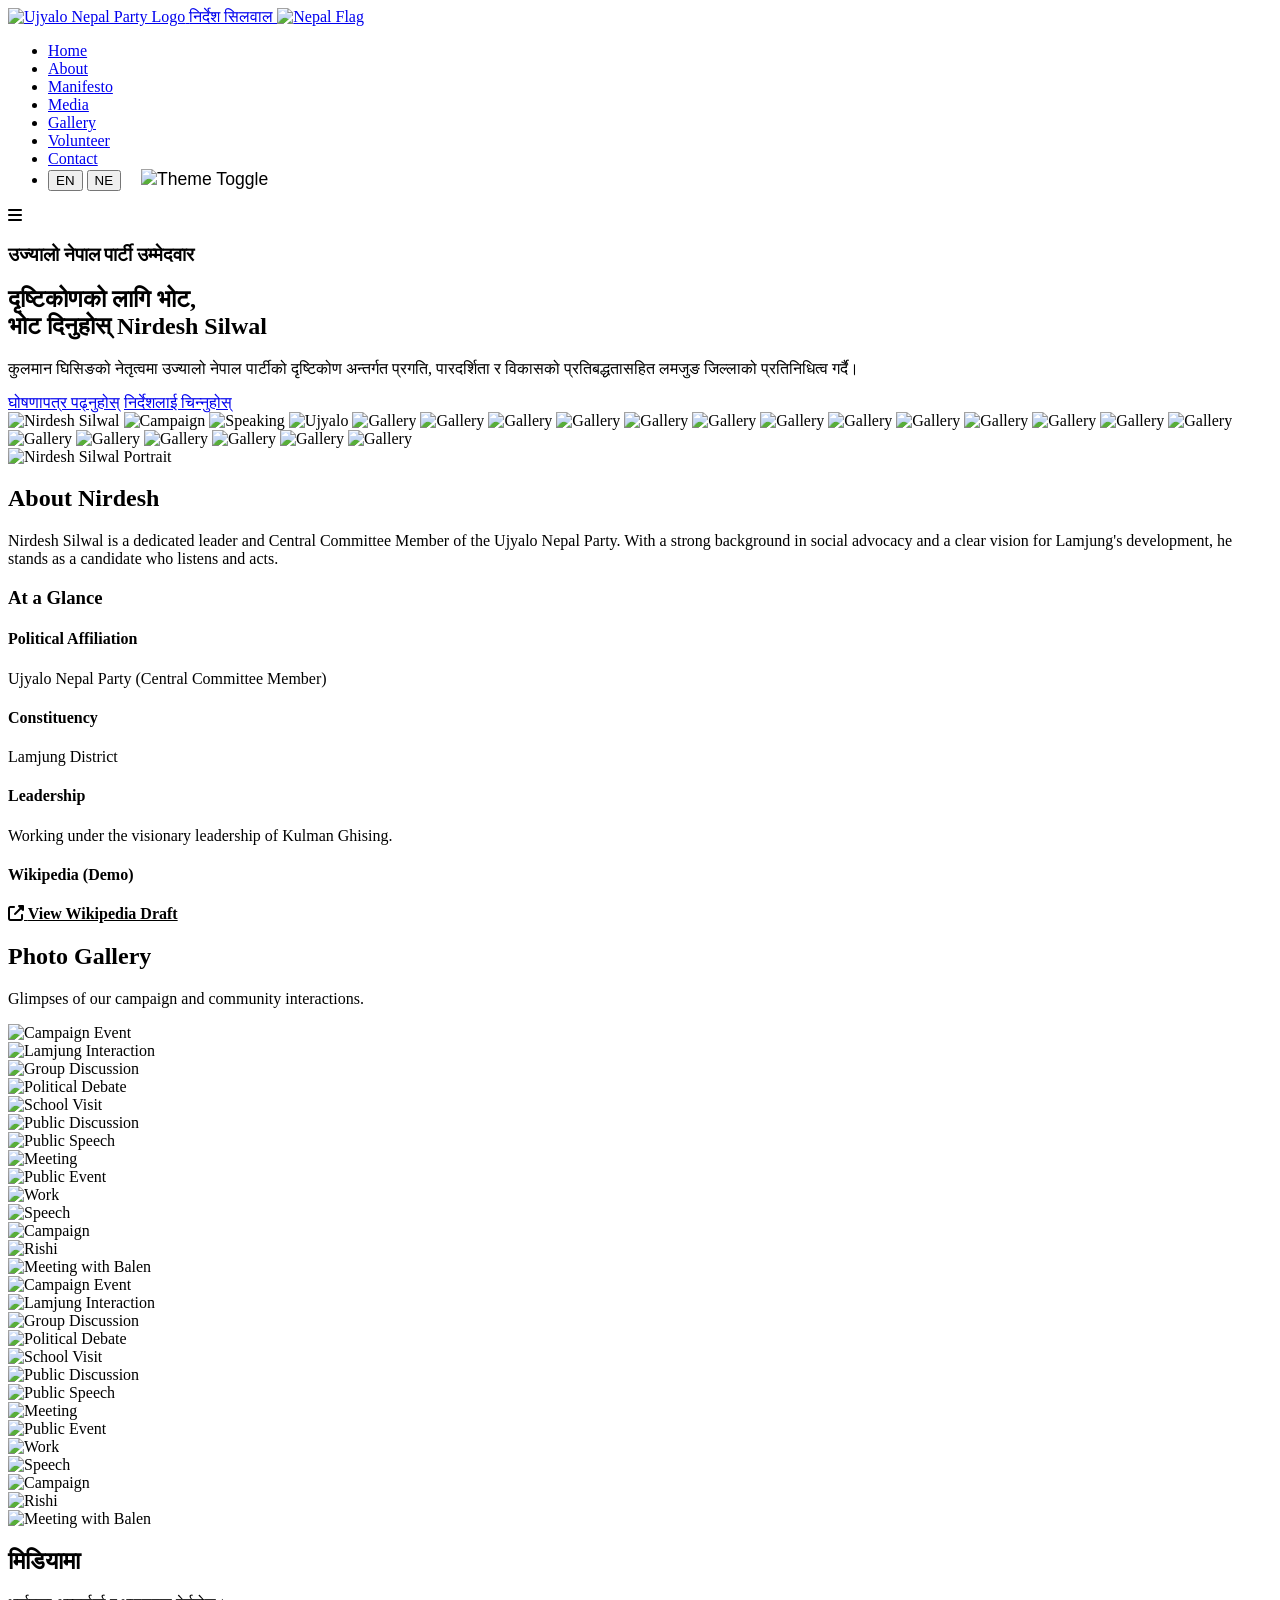
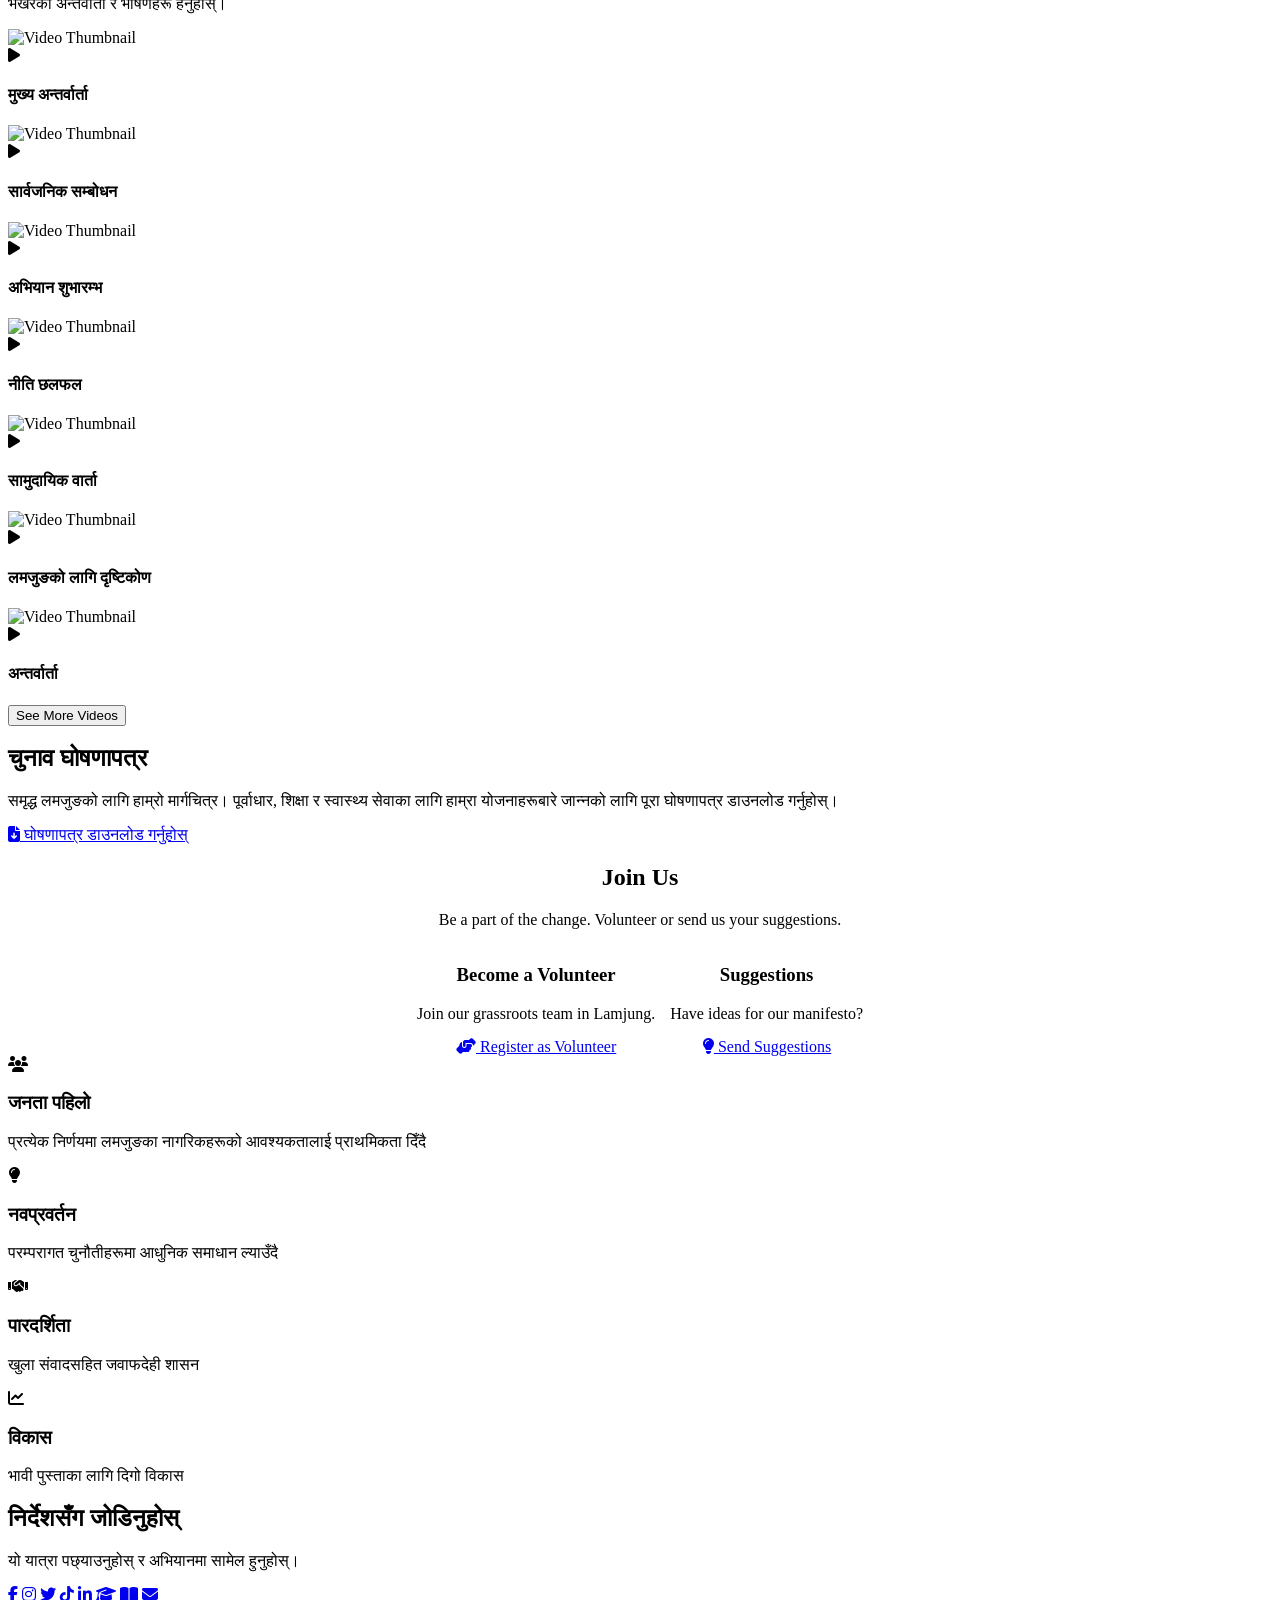
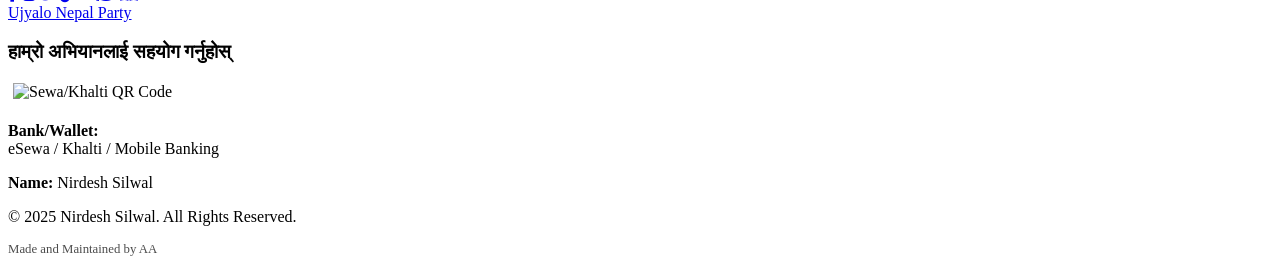
==== index.html @ 11a5e03c "Create index.html" ====
<!DOCTYPE html>
<html lang="en">

<head>
    <meta charset="UTF-8">
    <meta name="viewport" content="width=device-width, initial-scale=1.0">
    <meta name="description"
        content="Official website of Nirdesh Silwal, Ujyalo Nepal Party Candidate from Lamjung. Representing progress, transparency, and development under Kulman Ghising's vision.">
    <meta name="keywords"
        content="Nirdesh Silwal, Ujyalo Nepal Party, Lamjung, Kulman Ghising, Nepal Election, Politics, Development, Besishahar">
    <meta name="author" content="Nirdesh Silwal Campaign">

    <!-- Open Graph / Facebook -->
    <meta property="og:type" content="website">
    <meta property="og:url" content="https://nirdeshsilwal.com/">
    <meta property="og:title" content="Nirdesh Silwal | Ujyalo Nepal Party Candidate - Lamjung">
    <meta property="og:description"
        content="Vote for Vision. Vote for Nirdesh Silwal. Progress, Transparency, and Development for Lamjung.">
    <meta property="og:image" content="assets/NS.jpeg">

    <!-- Twitter -->
    <meta property="twitter:card" content="summary_large_image">
    <meta property="twitter:title" content="Nirdesh Silwal | Ujyalo Nepal Party Candidate - Lamjung">
    <meta property="twitter:description"
        content="Vote for Vision. Vote for Nirdesh Silwal. Progress, Transparency, and Development for Lamjung.">
    <meta property="twitter:image" content="https://nirdeshsilwal.com/assets/NS.jpeg">
    <link rel="canonical" href="https://nirdeshsilwal.com/">

    <!-- JSON-LD Structured Data -->
    <script type="application/ld+json">
    {
      "@context": "https://schema.org",
      "@type": "Person",
      "name": "Nirdesh Silwal",
      "url": "https://nirdeshsilwal.com",
      "image": "https://nirdeshsilwal.com/assets/NS.jpeg",
      "jobTitle": "Politician",
      "affiliation": {
        "@type": "Organization",
        "name": "Ujyalo Nepal Party"
      },
      "address": {
        "@type": "PostalAddress",
        "addressLocality": "Lamjung",
        "addressCountry": "Nepal"
      },
      "sameAs": [
        "https://www.facebook.com/nirdesh.silwal",
        "https://www.instagram.com/nirdeshsilwal",
        "https://x.com/NirdeshSilwal",
        "https://www.linkedin.com/in/nirdesh-silwal-6a256532/"
      ]
    }
    </script>

    <title>Nirdesh Silwal | Ujyalo Nepal Party Candidate - Lamjung</title>
    <link rel="icon" type="image/png" href="assets/party-logo.png">

    <!-- Google Fonts -->
    <link rel="preconnect" href="https://fonts.googleapis.com">
    <link rel="preconnect" href="https://fonts.gstatic.com" crossorigin>
    <link
        href="https://fonts.googleapis.com/css2?family=Inter:wght@400;500;600&family=Outfit:wght@500;700;800&display=swap"
        rel="stylesheet">

    <!-- Font Awesome -->
    <link rel="stylesheet" href="https://cdnjs.cloudflare.com/ajax/libs/font-awesome/6.4.0/css/all.min.css">

    <!-- Custom CSS -->
    <link rel="stylesheet" href="style.css">
</head>

<body>

    <!-- Header -->
    <header>
        <div class="container">
            <nav>
                <a href="#home" class="logo">
                    <!-- Party Logo -->
                    <img src="assets/party-logo.png" alt="Ujyalo Nepal Party Logo">
                    <span>निर्देश सिलवाल <img class="nepali-flag" src="assets/NepalFlag.gif" alt="Nepal Flag"></span>
                </a>

                <ul class="nav-links">
                    <li><a href="#home" data-en="Home" data-ne="गृहपृष्ठ">Home</a></li>
                    <li><a href="#about" data-en="About" data-ne="परिचय">About</a></li>
                    <li><a href="#manifesto" data-en="Manifesto" data-ne="घोषणापत्र">Manifesto</a></li>
                    <li><a href="#media" data-en="Media" data-ne="मिडिया">Media</a></li>
                    <li><a href="#gallery" data-en="Gallery" data-ne="ग्यालरी">Gallery</a></li>
                    <li><a href="#volunteer" data-en="Volunteer" data-ne="स्वयंसेवक">Volunteer</a></li>
                    <li><a href="#contact" data-en="Contact" data-ne="सम्पर्क">Contact</a></li>
                    <li class="mobile-only-controls">
                        <div class="lang-toggle">
                            <button class="lang-btn" data-lang="en">EN</button>
                            <button class="lang-btn active" data-lang="ne">NE</button>
                            <button id="theme-toggle"
                                style="background:none; border:none; cursor:pointer; font-size:1.1rem; color:var(--text-color); margin-left:10px;">
                                <img src="assets/party-logo.png" alt="Theme Toggle" class="theme-icon">
                            </button>
                        </div>
                    </li>
                </ul>
                <div class="nav-controls">
                    <div class="mobile-menu-btn">
                        <i class="fas fa-bars"></i>
                    </div>
                </div>
            </nav>
        </div>
    </header>

    <!-- Hero Section -->
    <section id="home" class="hero">
        <div class="container">
            <div class="hero-text">
                <h3 data-en="Ujyalo Nepal Party Candidate" data-ne="उज्यालो नेपाल पार्टी उम्मेदवार">उज्यालो नेपाल पार्टी
                    उम्मेदवार</h3>
                <h1 data-en="Vote for Vision," data-ne="दृष्टिकोणको लागि भोट,">दृष्टिकोणको लागि भोट,<br><span
                        data-en="Vote for " data-ne="भोट दिनुहोस् ">भोट दिनुहोस् </span><span
                        style="color: var(--secondary-color);">Nirdesh Silwal</span></h1>
                <p data-en="Representing Lamjung District with a commitment to progress, transparency, and the Ujyalo Nepal Party vision under the leadership of Kulman Ghising."
                    data-ne="कुलमान घिसिङको नेतृत्वमा उज्यालो नेपाल पार्टीको दृष्टिकोण अन्तर्गत प्रगति, पारदर्शिता र विकासको प्रतिबद्धतासहित लमजुङ जिल्लाको प्रतिनिधित्व गर्दै।">
                    कुलमान घिसिङको नेतृत्वमा उज्यालो नेपाल पार्टीको दृष्टिकोण अन्तर्गत प्रगति, पारदर्शिता र विकासको
                    प्रतिबद्धतासहित लमजुङ जिल्लाको प्रतिनिधित्व गर्दै।</p>
                <div class="hero-btns">
                    <a href="#manifesto" class="btn btn-primary" data-en="Read Manifesto"
                        data-ne="घोषणापत्र पढ्नुहोस्">घोषणापत्र पढ्नुहोस्</a>
                    <a href="#about" class="btn btn-outline" data-en="Meet Nirdesh"
                        data-ne="निर्देशलाई चिन्नुहोस्">निर्देशलाई चिन्नुहोस्</a>
                </div>
            </div>
            <div class="hero-image">
                <div class="mini-slider">
                    <img src="assets/NSKulman.jpg" class="active" alt="Nirdesh Silwal">
                    <img src="assets/public.jpg" alt="Campaign">
                    <img src="assets/bhasan.jpg" alt="Speaking">
                    <img src="assets/NSup.jpg" alt="Ujyalo">
                    <img src="assets/KL.jpg" alt="Gallery">
                    <img src="assets/NS-Mic.jpg" alt="Gallery">
                    <img src="assets/NS-debate.jpg" alt="Gallery">
                    <img src="assets/NS-kl.jpg" alt="Gallery">
                    <img src="assets/NS-school.jpg" alt="Gallery">
                    <img src="assets/NS.jpeg" alt="Gallery">
                    <img src="assets/NSlm.jpg" alt="Gallery">
                    <img src="assets/Ns-Discussion.jpg" alt="Gallery">
                    <img src="assets/balenmeet.jpg" alt="Gallery">
                    <img src="assets/balenmeetNS.jpg" alt="Gallery">
                    <img src="assets/bealemeet2.jpg" alt="Gallery">
                    <img src="assets/bhansnnn.jpg" alt="Gallery">
                    <img src="assets/bhasnsnnnnn.jpg" alt="Gallery">
                    <img src="assets/bhsann.jpg" alt="Gallery">
                    <img src="assets/kam.jpg" alt="Gallery">
                    <img src="assets/khai.jpg" alt="Gallery">
                    <img src="assets/mun.jpg" alt="Gallery">
                    <img src="assets/nspublication.jpg" alt="Gallery">
                    <img src="assets/rishi.jpg" alt="Gallery">
                </div>
            </div>
        </div>
        <div class="scroll-indicator">
            <div class="mouse">
                <div class="wheel"></div>
            </div>
            <div class="arrow">
                <span></span>
                <span></span>
                <span></span>
            </div>
        </div>
    </section>


    <!-- About / CV Section -->
    <section id="about" class="about">
        <div class="container about-grid">
            <div class="about-img">
                <img src="assets/NS.jpeg" alt="Nirdesh Silwal Portrait" loading="lazy">
            </div>
            <div class="about-text">
                <h2 data-en="About Nirdesh" data-ne="निर्देशको बारेमा">About Nirdesh</h2>
                <p data-en="Nirdesh Silwal is a dedicated leader and Central Committee Member of the Ujyalo Nepal Party. With a strong background in social advocacy and a clear vision for Lamjung's development, he stands as a candidate who listens and acts."
                    data-ne="निर्देश सिलवाल उज्यालो नेपाल पार्टीका समर्पित नेता र केन्द्रीय समिति सदस्य हुन्। सामाजिक वकालतमा बलियो पृष्ठभूमि र लमजुङको विकासको लागि स्पष्ट दृष्टिकोणका साथ, उहाँ सुन्ने र कार्य गर्ने उम्मेदवारको रूपमा खडा हुनुहुन्छ।">
                    Nirdesh Silwal is a dedicated leader and Central Committee Member of the Ujyalo Nepal Party. With a
                    strong background in social advocacy and a clear vision for Lamjung's development, he stands as a
                    candidate who listens and acts.</p>

                <div class="cv-highlight">
                    <h3 data-en="At a Glance" data-ne="एक नजरमा">At a Glance</h3>
                    <div class="cv-item">
                        <h4 data-en="Political Affiliation" data-ne="राजनीतिक सम्बद्धता">Political Affiliation</h4>
                        <p data-en="Ujyalo Nepal Party (Central Committee Member)"
                            data-ne="उज्यालो नेपाल पार्टी (केन्द्रीय समिति सदस्य)">Ujyalo Nepal Party (Central Committee
                            Member)</p>
                    </div>
                    <div class="cv-item">
                        <h4 data-en="Constituency" data-ne="निर्वाचन क्षेत्र">Constituency</h4>
                        <p data-en="Lamjung District" data-ne="लमजुङ जिल्ला">Lamjung District</p>
                    </div>
                    <div class="cv-item">
                        <h4 data-en="Leadership" data-ne="नेतृत्व">Leadership</h4>
                        <p data-en="Working under the visionary leadership of Kulman Ghising."
                            data-ne="कुलमान घिसिङको दूरदर्शी नेतृत्वमा काम गर्दै।">Working under the visionary
                            leadership of Kulman Ghising.</p>
                    </div>
                    <div class="cv-item">
                        <h4 data-en="Wikipedia (Demo)" data-ne="विकिपिडिया (डेमो)">Wikipedia (Demo)</h4>
                        <p><a href="assets/User_InfoCompiler101_sandbox.pdf" target="_blank"
                                style="color: var(--primary-color); font-weight: bold;"><i
                                    class="fas fa-external-link-alt"></i> <span data-en="View Wikipedia Draft"
                                    data-ne="विकिपिडिया ड्राफ्ट हेर्नुहोस्">View Wikipedia Draft</span></a></p>
                    </div>
                </div>
            </div>
        </div>
    </section>

    <!-- Photo Gallery Section -->
    <section id="gallery" class="gallery" style="background: var(--light-bg);">
        <div class="container">
            <div class="section-header">
                <h2 data-en="Photo Gallery" data-ne="तस्बिर ग्यालरी">Photo Gallery</h2>
                <p data-en="Glimpses of our campaign and community interactions."
                    data-ne="हाम्रो अभियान र समुदाय अन्तरक्रियाका झलकहरू।">Glimpses of our campaign and community
                    interactions.</p>
            </div>
            <!-- Auto-Scrolling Marquee Gallery -->
            <div class="gallery-marquee">
                <div class="gallery-track">
                    <!-- Set 1 -->
                    <div class="gallery-item"><img src="assets/NSup.jpg" alt="Campaign Event" loading="lazy"></div>
                    <div class="gallery-item"><img src="assets/NSlm.jpg" alt="Lamjung Interaction" loading="lazy"></div>
                    <div class="gallery-item"><img src="assets/NS-kl.jpg" alt="Group Discussion" loading="lazy"></div>
                    <div class="gallery-item"><img src="assets/NS-debate.jpg" alt="Political Debate" loading="lazy">
                    </div>
                    <div class="gallery-item"><img src="assets/NS-school.jpg" alt="School Visit" loading="lazy"></div>
                    <div class="gallery-item"><img src="assets/Ns-Discussion.jpg" alt="Public Discussion"
                            loading="lazy"></div>
                    <div class="gallery-item"><img src="assets/NS-Mic.jpg" alt="Public Speech" loading="lazy"></div>
                    <!-- New Images -->
                    <div class="gallery-item"><img src="assets/bealemeet2.jpg" alt="Meeting" loading="lazy"></div>
                    <div class="gallery-item"><img src="assets/public.jpg" alt="Public Event" loading="lazy"></div>
                    <div class="gallery-item"><img src="assets/kam.jpg" alt="Work" loading="lazy"></div>
                    <div class="gallery-item"><img src="assets/bhasan.jpg" alt="Speech" loading="lazy"></div>
                    <div class="gallery-item"><img src="assets/khai.jpg" alt="Campaign" loading="lazy"></div>
                    <div class="gallery-item"><img src="assets/rishi.jpg" alt="Rishi" loading="lazy"></div>
                    <div class="gallery-item"><img src="assets/balenmeetNS.jpg" alt="Meeting with Balen" loading="lazy">
                    </div>

                    <!-- Set 2 (Duplicate for Seamless Loop) -->
                    <div class="gallery-item"><img src="assets/NSup.jpg" alt="Campaign Event" loading="lazy"></div>
                    <div class="gallery-item"><img src="assets/NSlm.jpg" alt="Lamjung Interaction" loading="lazy"></div>
                    <div class="gallery-item"><img src="assets/NS-kl.jpg" alt="Group Discussion" loading="lazy"></div>
                    <div class="gallery-item"><img src="assets/NS-debate.jpg" alt="Political Debate" loading="lazy">
                    </div>
                    <div class="gallery-item"><img src="assets/NS-school.jpg" alt="School Visit" loading="lazy"></div>
                    <div class="gallery-item"><img src="assets/Ns-Discussion.jpg" alt="Public Discussion"
                            loading="lazy"></div>
                    <div class="gallery-item"><img src="assets/NS-Mic.jpg" alt="Public Speech" loading="lazy"></div>
                    <!-- New Images Duplicate -->
                    <div class="gallery-item"><img src="assets/bealemeet2.jpg" alt="Meeting" loading="lazy"></div>
                    <div class="gallery-item"><img src="assets/public.jpg" alt="Public Event" loading="lazy"></div>
                    <div class="gallery-item"><img src="assets/kam.jpg" alt="Work" loading="lazy"></div>
                    <div class="gallery-item"><img src="assets/bhasan.jpg" alt="Speech" loading="lazy"></div>
                    <div class="gallery-item"><img src="assets/khai.jpg" alt="Campaign" loading="lazy"></div>
                    <div class="gallery-item"><img src="assets/rishi.jpg" alt="Rishi" loading="lazy"></div>
                    <div class="gallery-item"><img src="assets/balenmeetNS.jpg" alt="Meeting with Balen" loading="lazy">
                    </div>
                </div>
            </div>
        </div>
    </section>

    <!-- Media Section (Moved Above Financial) -->
    <section id="media" class="media">
        <div class="container">
            <div class="section-header">
                <h2 data-en="In The Media" data-ne="मिडियामा">मिडियामा</h2>
                <p data-en="Watch recent interviews and speeches." data-ne="भर्खरका अन्तर्वार्ता र भाषणहरू हेर्नुहोस्।">
                    भर्खरका अन्तर्वार्ता र भाषणहरू हेर्नुहोस्।</p>
            </div>
            <div class="video-grid">
                <!-- Video 1 -->
                <div class="video-card">
                    <div class="video-wrapper" data-src="https://www.youtube.com/embed/J2JZ97pw0wQ?autoplay=1">
                        <img class="video-placeholder" src="https://img.youtube.com/vi/J2JZ97pw0wQ/maxresdefault.jpg"
                            alt="Video Thumbnail" loading="lazy">
                        <div class="play-button"><i class="fas fa-play"></i></div>
                    </div>
                    <div class="video-info">
                        <h4 data-en="Key Interview" data-ne="मुख्य अन्तर्वार्ता">मुख्य अन्तर्वार्ता</h4>
                    </div>
                </div>
                <!-- Video 2 -->
                <div class="video-card">
                    <div class="video-wrapper" data-src="https://www.youtube.com/embed/z6oR5hOjChw?autoplay=1">
                        <img class="video-placeholder" src="https://img.youtube.com/vi/z6oR5hOjChw/maxresdefault.jpg"
                            alt="Video Thumbnail" loading="lazy">
                        <div class="play-button"><i class="fas fa-play"></i></div>
                    </div>
                    <div class="video-info">
                        <h4 data-en="Public Address" data-ne="सार्वजनिक सम्बोधन">सार्वजनिक सम्बोधन</h4>
                    </div>
                </div>
                <!-- Video 3 -->
                <div class="video-card">
                    <div class="video-wrapper" data-src="https://www.youtube.com/embed/N20cKw2YeXY?autoplay=1">
                        <img class="video-placeholder" src="https://img.youtube.com/vi/N20cKw2YeXY/maxresdefault.jpg"
                            alt="Video Thumbnail" loading="lazy">
                        <div class="play-button"><i class="fas fa-play"></i></div>
                    </div>
                    <div class="video-info">
                        <h4 data-en="Campaign Launch" data-ne="अभियान शुभारम्भ">अभियान शुभारम्भ</h4>
                    </div>
                </div>
                <!-- Video 4 -->
                <div class="video-card">
                    <div class="video-wrapper"
                        data-src="https://www.youtube.com/embed/iRWzXlSGNCM?autoplay=1&start=727">
                        <img class="video-placeholder" src="https://img.youtube.com/vi/iRWzXlSGNCM/maxresdefault.jpg"
                            alt="Video Thumbnail" loading="lazy">
                        <div class="play-button"><i class="fas fa-play"></i></div>
                    </div>
                    <div class="video-info">
                        <h4 data-en="Policy Discussion" data-ne="नीति छलफल">नीति छलफल</h4>
                    </div>
                </div>
                <!-- Video 5 -->
                <div class="video-card mobile-hidden">
                    <div class="video-wrapper" data-src="https://www.youtube.com/embed/ExyPITNFAXo?autoplay=1">
                        <img class="video-placeholder" src="https://img.youtube.com/vi/ExyPITNFAXo/maxresdefault.jpg"
                            alt="Video Thumbnail" loading="lazy">
                        <div class="play-button"><i class="fas fa-play"></i></div>
                    </div>
                    <div class="video-info">
                        <h4 data-en="Community Talk" data-ne="सामुदायिक वार्ता">सामुदायिक वार्ता</h4>
                    </div>
                </div>
                <!-- Video 6 -->
                <div class="video-card mobile-hidden">
                    <div class="video-wrapper" data-src="https://www.youtube.com/embed/dMfEXw9Imvg?autoplay=1">
                        <img class="video-placeholder" src="https://img.youtube.com/vi/dMfEXw9Imvg/maxresdefault.jpg"
                            alt="Video Thumbnail" loading="lazy">
                        <div class="play-button"><i class="fas fa-play"></i></div>
                    </div>
                    <div class="video-info">
                        <h4 data-en="Vision for Lamjung" data-ne="लमजुङको लागि दृष्टिकोण">लमजुङको लागि दृष्टिकोण</h4>
                    </div>
                </div>
                <!-- Video 7 -->
                <div class="video-card video-hidden">
                    <div class="video-wrapper" data-src="https://www.youtube.com/embed/gpvCVuZuMh4?autoplay=1">
                        <img class="video-placeholder" src="https://img.youtube.com/vi/gpvCVuZuMh4/maxresdefault.jpg"
                            alt="Video Thumbnail" loading="lazy">
                        <div class="play-button"><i class="fas fa-play"></i></div>
                    </div>
                    <div class="video-info">
                        <h4 data-en="Uncut Interview" data-ne="अन्तर्वार्ता">अन्तर्वार्ता</h4>
                    </div>
                </div>
            </div>

            <!-- See More Button -->
            <div class="see-more-container">
                <button id="see-more-videos" class="btn btn-outline" data-en="See More Videos"
                    data-ne="थप भिडियो हेर्नुहोस्">See More Videos</button>
            </div>
        </div>
    </section>

    <!-- Manifesto Section -->
    <section id="manifesto" class="manifesto">
        <div class="container">
            <h2 data-en="Election Manifesto" data-ne="चुनाव घोषणापत्र">चुनाव घोषणापत्र</h2>
            <p data-en="Our roadmap for a prosperous Lamjung. Download the full manifesto to learn about our plans for infrastructure, education, and healthcare."
                data-ne="समृद्ध लमजुङको लागि हाम्रो मार्गचित्र। पूर्वाधार, शिक्षा र स्वास्थ्य सेवाका लागि हाम्रा योजनाहरूबारे जान्नको लागि पूरा घोषणापत्र डाउनलोड गर्नुहोस्।">
                समृद्ध लमजुङको लागि हाम्रो मार्गचित्र। पूर्वाधार, शिक्षा र स्वास्थ्य सेवाका लागि हाम्रा योजनाहरूबारे
                जान्नको लागि पूरा घोषणापत्र डाउनलोड गर्नुहोस्।</p>
            <a href="assets/manifesto.pdf" download class="btn btn-manifesto">
                <i class="fas fa-file-download"></i> <span data-en="Download Manifesto (PDF)"
                    data-ne="घोषणापत्र डाउनलोड गर्नुहोस्">घोषणापत्र डाउनलोड गर्नुहोस्</span>
            </a>
        </div>
    </section>

    <!-- Volunteer & Suggestions Section -->
    <section id="volunteer" class="volunteer">
        <div class="container" style="text-align: center;">
            <div class="section-header">
                <h2 data-en="Join Us" data-ne="हामीसँग जोडिनुहोस्">Join Us</h2>
                <p data-en="Be a part of the change. Volunteer or send us your suggestions."
                    data-ne="परिवर्तनको हिस्सा बन्नुहोस्। स्वयंसेवक बन्नुहोस् वा आफ्ना सुझावहरू पठाउनुहोस्।">Be a part
                    of the change. Volunteer or send us your suggestions.</p>
            </div>

            <div style="display: flex; justify-content: center; gap: 15px; flex-wrap: wrap;">
                <div>
                    <h3 data-en="Become a Volunteer" data-ne="स्वयंसेवक बन्नुहोस्">Become a Volunteer</h3>
                    <p style="margin-bottom: 15px;" data-en="Join our grassroots team in Lamjung."
                        data-ne="लमजुङमा हाम्रो तल्लो तहको टोलीमा सामेल हुनुहोस्।">Join our grassroots team in Lamjung.
                    </p>
                    <a href="https://docs.google.com/forms/u/0/" target="_blank" class="btn btn-primary"><i
                            class="fas fa-hands-helping"></i> <span data-en="Register as Volunteer"
                            data-ne="स्वयंसेवक फारम">Register as Volunteer</span></a>
                </div>
                <div>
                    <h3 data-en="Suggestions" data-ne="सुझावहरू">Suggestions</h3>
                    <p style="margin-bottom: 15px;" data-en="Have ideas for our manifesto?"
                        data-ne="हाम्रो घोषणापत्रका लागि विचारहरू छन्?">Have ideas for our manifesto?</p>
                    <a href="https://docs.google.com/forms/u/0/" target="_blank" class="btn btn-outline"><i
                            class="fas fa-lightbulb"></i> <span data-en="Send Suggestions"
                            data-ne="सुझाव पठाउनुहोस्">Send Suggestions</span></a>
                </div>
            </div>
        </div>
    </section>

    <!-- Key Highlights Section -->
    <section class="highlights">
        <div class="container">
            <div class="highlights-grid">
                <div class="highlight-card">
                    <div class="highlight-icon">
                        <i class="fas fa-users"></i>
                    </div>
                    <h3 data-en="People First" data-ne="जनता पहिलो">जनता पहिलो</h3>
                    <p data-en="Putting the needs of Lamjung's citizens at the forefront of every decision"
                        data-ne="प्रत्येक निर्णयमा लमजुङका नागरिकहरूको आवश्यकतालाई प्राथमिकता दिँदै">प्रत्येक निर्णयमा
                        लमजुङका नागरिकहरूको आवश्यकतालाई प्राथमिकता दिँदै</p>
                </div>
                <div class="highlight-card">
                    <div class="highlight-icon">
                        <i class="fas fa-lightbulb"></i>
                    </div>
                    <h3 data-en="Innovation" data-ne="नवप्रवर्तन">नवप्रवर्तन</h3>
                    <p data-en="Bringing modern solutions to traditional challenges"
                        data-ne="परम्परागत चुनौतीहरूमा आधुनिक समाधान ल्याउँदै">परम्परागत चुनौतीहरूमा आधुनिक समाधान
                        ल्याउँदै</p>
                </div>
                <div class="highlight-card">
                    <div class="highlight-icon">
                        <i class="fas fa-handshake"></i>
                    </div>
                    <h3 data-en="Transparency" data-ne="पारदर्शिता">पारदर्शिता</h3>
                    <p data-en="Accountable governance with open communication" data-ne="खुला संवादसहित जवाफदेही शासन">
                        खुला संवादसहित जवाफदेही शासन</p>
                </div>
                <div class="highlight-card">
                    <div class="highlight-icon">
                        <i class="fas fa-chart-line"></i>
                    </div>
                    <h3 data-en="Development" data-ne="विकास">विकास</h3>
                    <p data-en="Sustainable growth for future generations" data-ne="भावी पुस्ताका लागि दिगो विकास">भावी
                        पुस्ताका लागि दिगो विकास</p>
                </div>
            </div>
        </div>
    </section>

    <!-- Contact / Socials / Support Merged -->
    <section id="contact" class="contact">
        <div class="container">
            <!-- Flex Wrapper for Side-by-Side -->
            <div class="contact-flex-wrapper">

                <!-- Left Side: Connect Info -->
                <div class="contact-left">
                    <h2 data-en="Connect with Nirdesh" data-ne="निर्देशसँग जोडिनुहोस्">निर्देशसँग जोडिनुहोस्</h2>
                    <p data-en="Follow the journey and join the movement."
                        data-ne="यो यात्रा पछ्याउनुहोस् र अभियानमा सामेल हुनुहोस्।">यो यात्रा पछ्याउनुहोस् र अभियानमा
                        सामेल हुनुहोस्।</p>

                    <div class="social-links-compact">
                        <a href="https://www.facebook.com/nirdesh.silwal" target="_blank" class="social-icon"
                            title="Facebook"><i class="fab fa-facebook-f"></i></a>
                        <a href="https://www.instagram.com/nirdeshsilwal" target="_blank" class="social-icon"
                            title="Instagram"><i class="fab fa-instagram"></i></a>
                        <a href="https://x.com/NirdeshSilwal" target="_blank" class="social-icon" title="Twitter/X"><i
                                class="fab fa-twitter"></i></a>
                        <a href="https://www.tiktok.com/@nirdeshsilwal77?lang=en-GB" target="_blank" class="social-icon"
                            title="TikTok"><i class="fab fa-tiktok"></i></a>
                        <a href="https://www.linkedin.com/in/nirdesh-silwal-6a256532/" target="_blank"
                            class="social-icon" title="LinkedIn"><i class="fab fa-linkedin-in"></i></a>
                        <a href="https://www.researchgate.net/profile/Nirdesh-Silwal" target="_blank"
                            class="social-icon" title="ResearchGate"><i class="fas fa-graduation-cap"></i></a>
                        <a href="https://southasianuniversity.academia.edu/NirdeshSilwal" target="_blank"
                            class="social-icon" title="Academia"><i class="fas fa-book-open"></i></a>
                        <a href="mailto:contact@nirdeshsilwal.com" class="social-icon" title="Email"><i
                                class="fas fa-envelope"></i></a>
                    </div>

                    <div class="footer-links">
                        <a href="https://www.unp.org.np/" target="_blank">Ujyalo Nepal Party</a>
                    </div>
                </div>

                <!-- Right Side: Support/QR -->
                <div class="contact-right">
                    <div class="support-integrated">
                        <h3 style="font-size: 1.2rem; margin-bottom: 15px; color: var(--accent-color);"
                            data-en="Support Our Campaign" data-ne="हाम्रो अभियानलाई सहयोग गर्नुहोस्">हाम्रो अभियानलाई
                            सहयोग गर्नुहोस्</h3>
                        <div class="qr-flex">
                            <div class="qr-box" style="background: white; padding: 5px; border-radius: 8px;">
                                <img src="assets/qr-code.png" alt="Sewa/Khalti QR Code">
                            </div>
                            <div class="qr-details">
                                <p><strong>Bank/Wallet:</strong><br>eSewa / Khalti / Mobile Banking</p>
                                <p><strong>Name:</strong> Nirdesh Silwal</p>
                            </div>
                        </div>
                    </div>
                </div>

            </div> <!-- End Flex Wrapper -->

            <!-- Footer Content (Bottom Full Width) -->
            <div class="copyright-info">
                <p>&copy; 2025 Nirdesh Silwal. All Rights Reserved.</p>
                <p style="font-size: 0.8rem; margin-top: 5px; opacity: 0.7;" data-en="Made and Maintained by AA"
                    data-ne="एए द्वारा निर्मित र सम्भार गरिएको">Made and Maintained by AA</p>
            </div>
        </div>
    </section>

    <script src="script.js"></script>
</body>

</html>
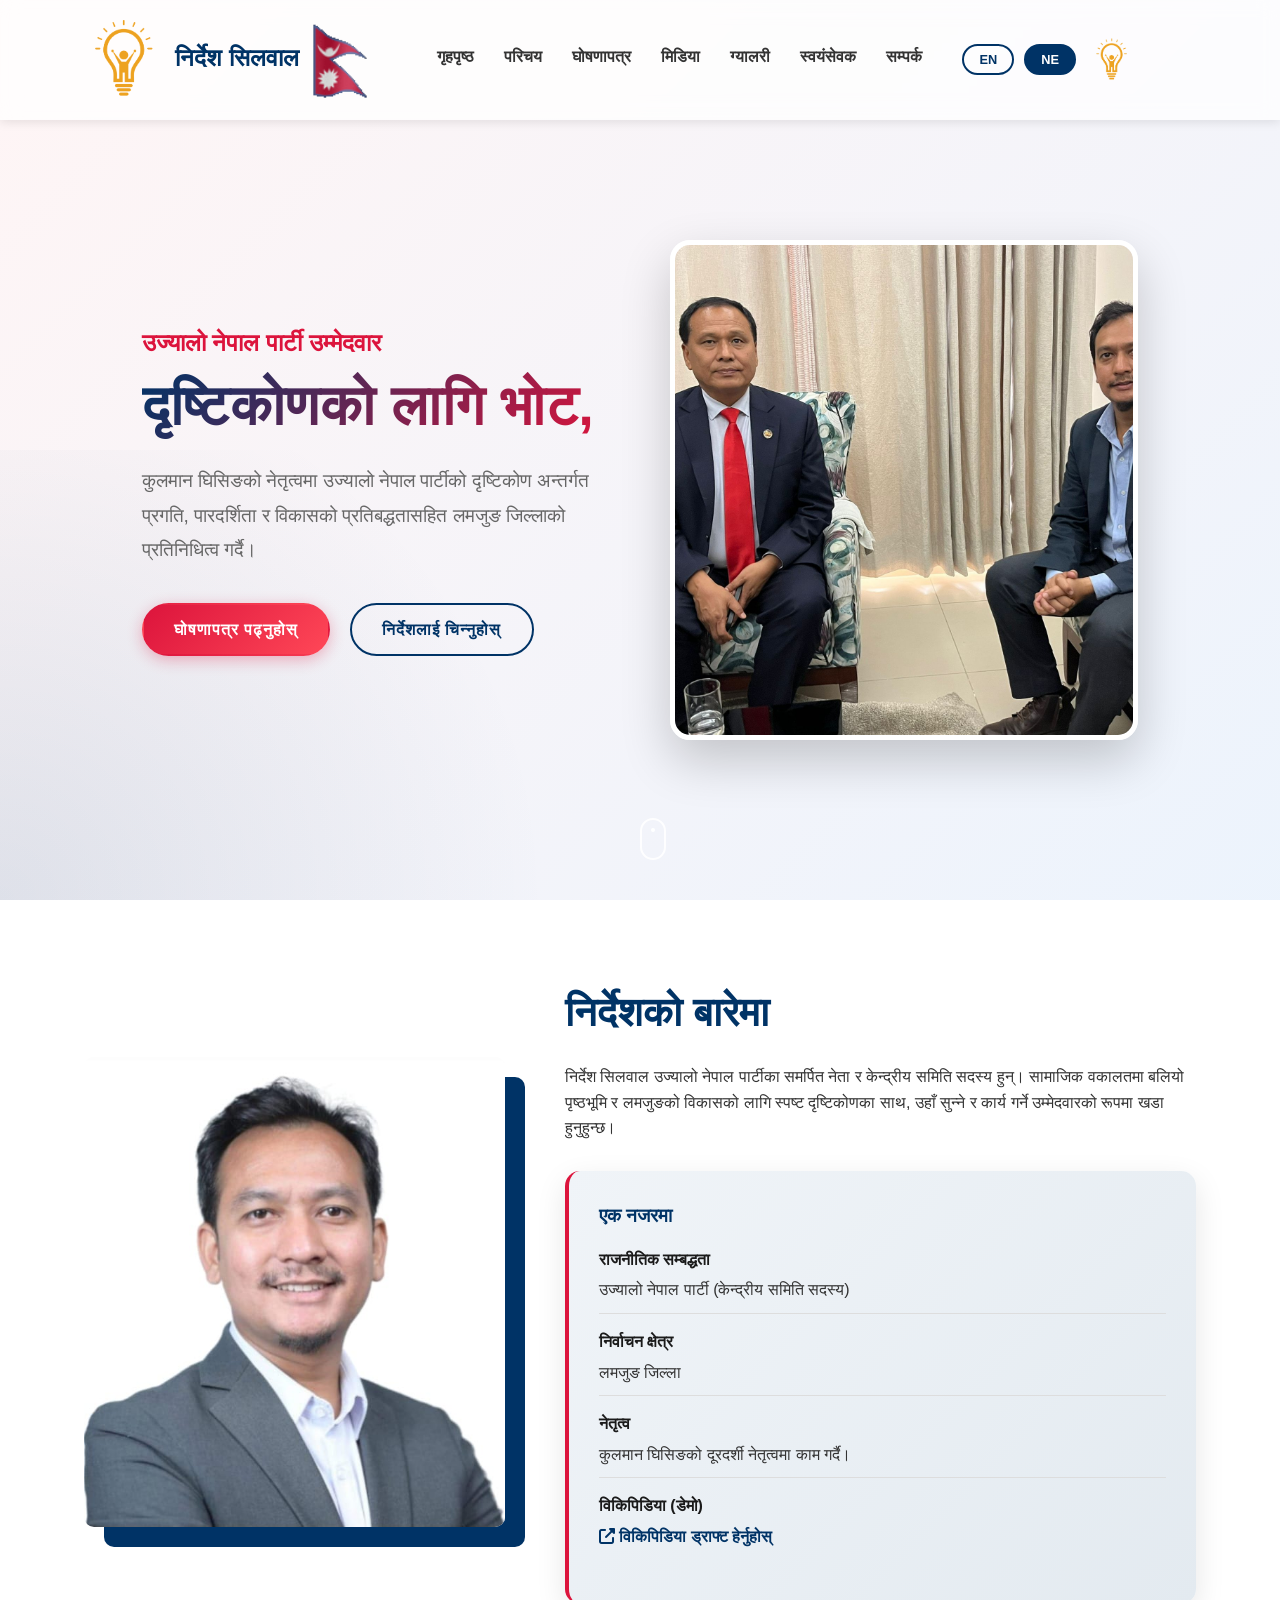
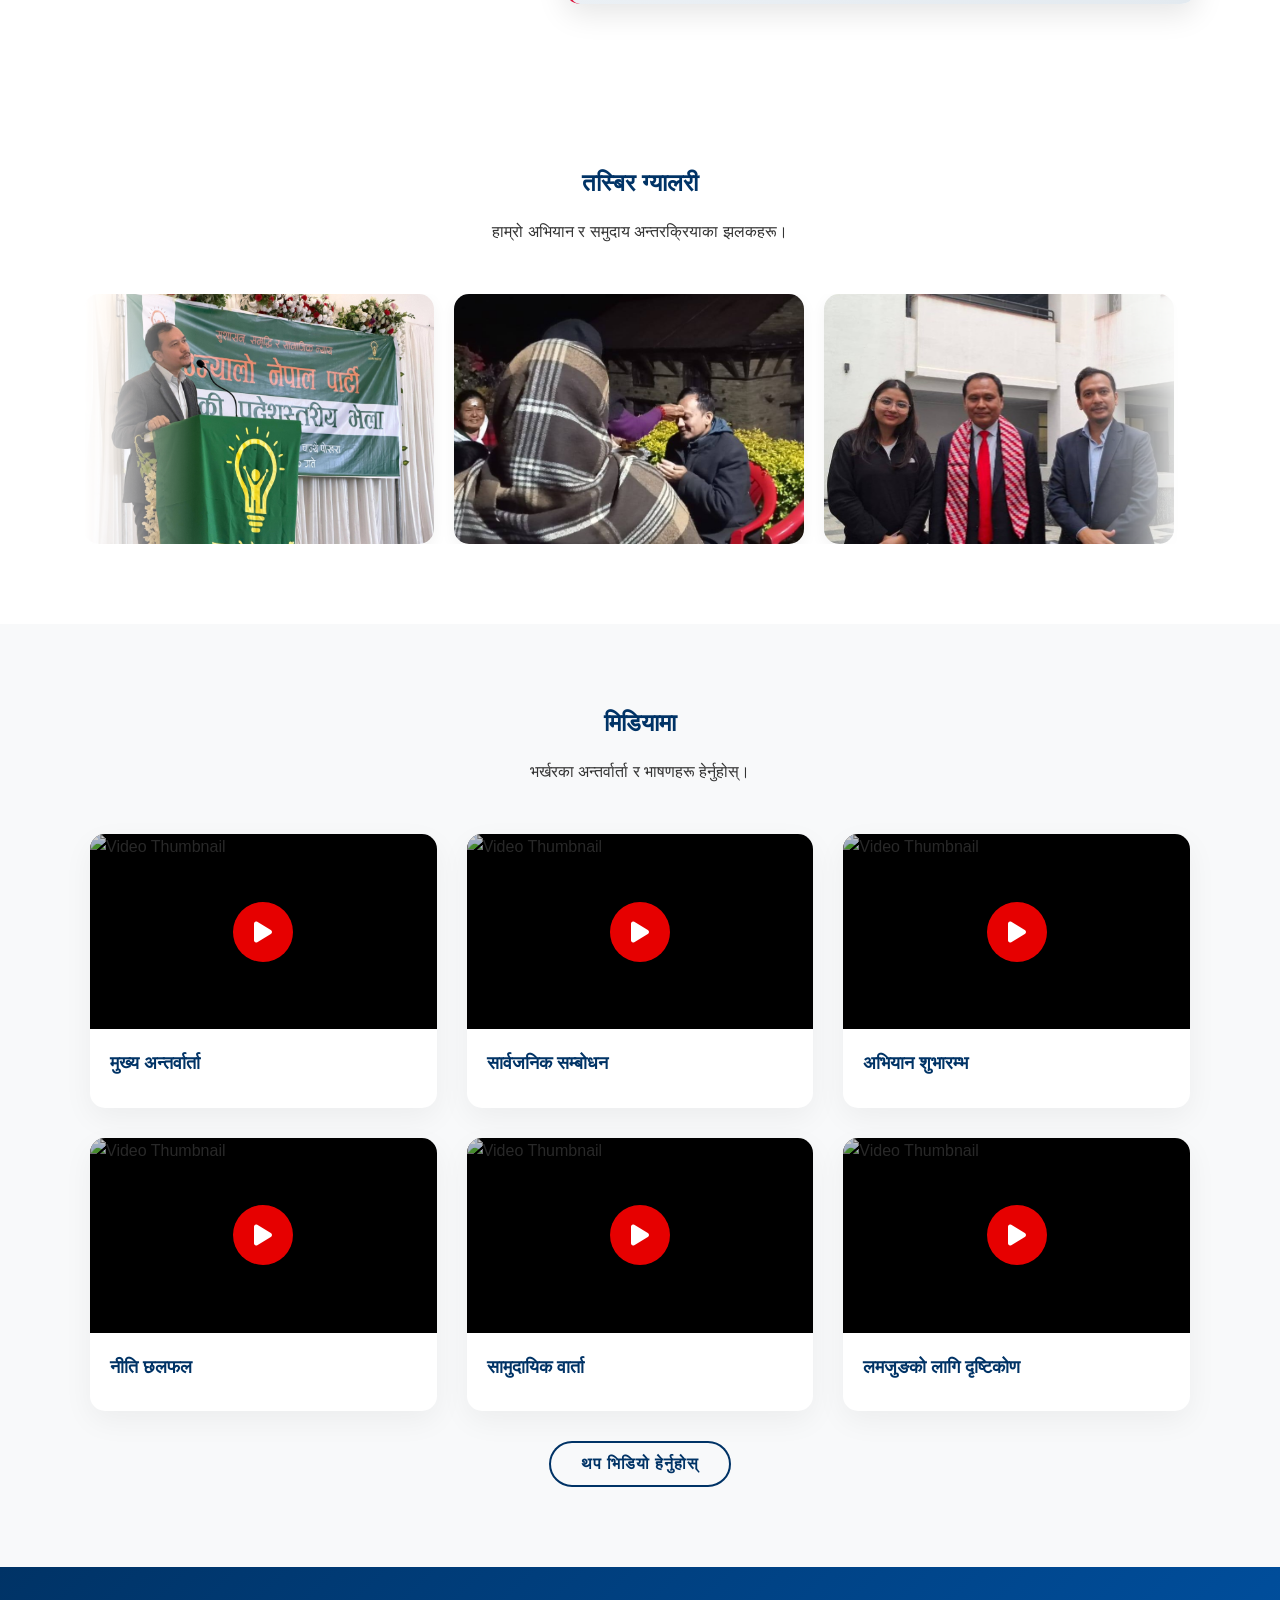
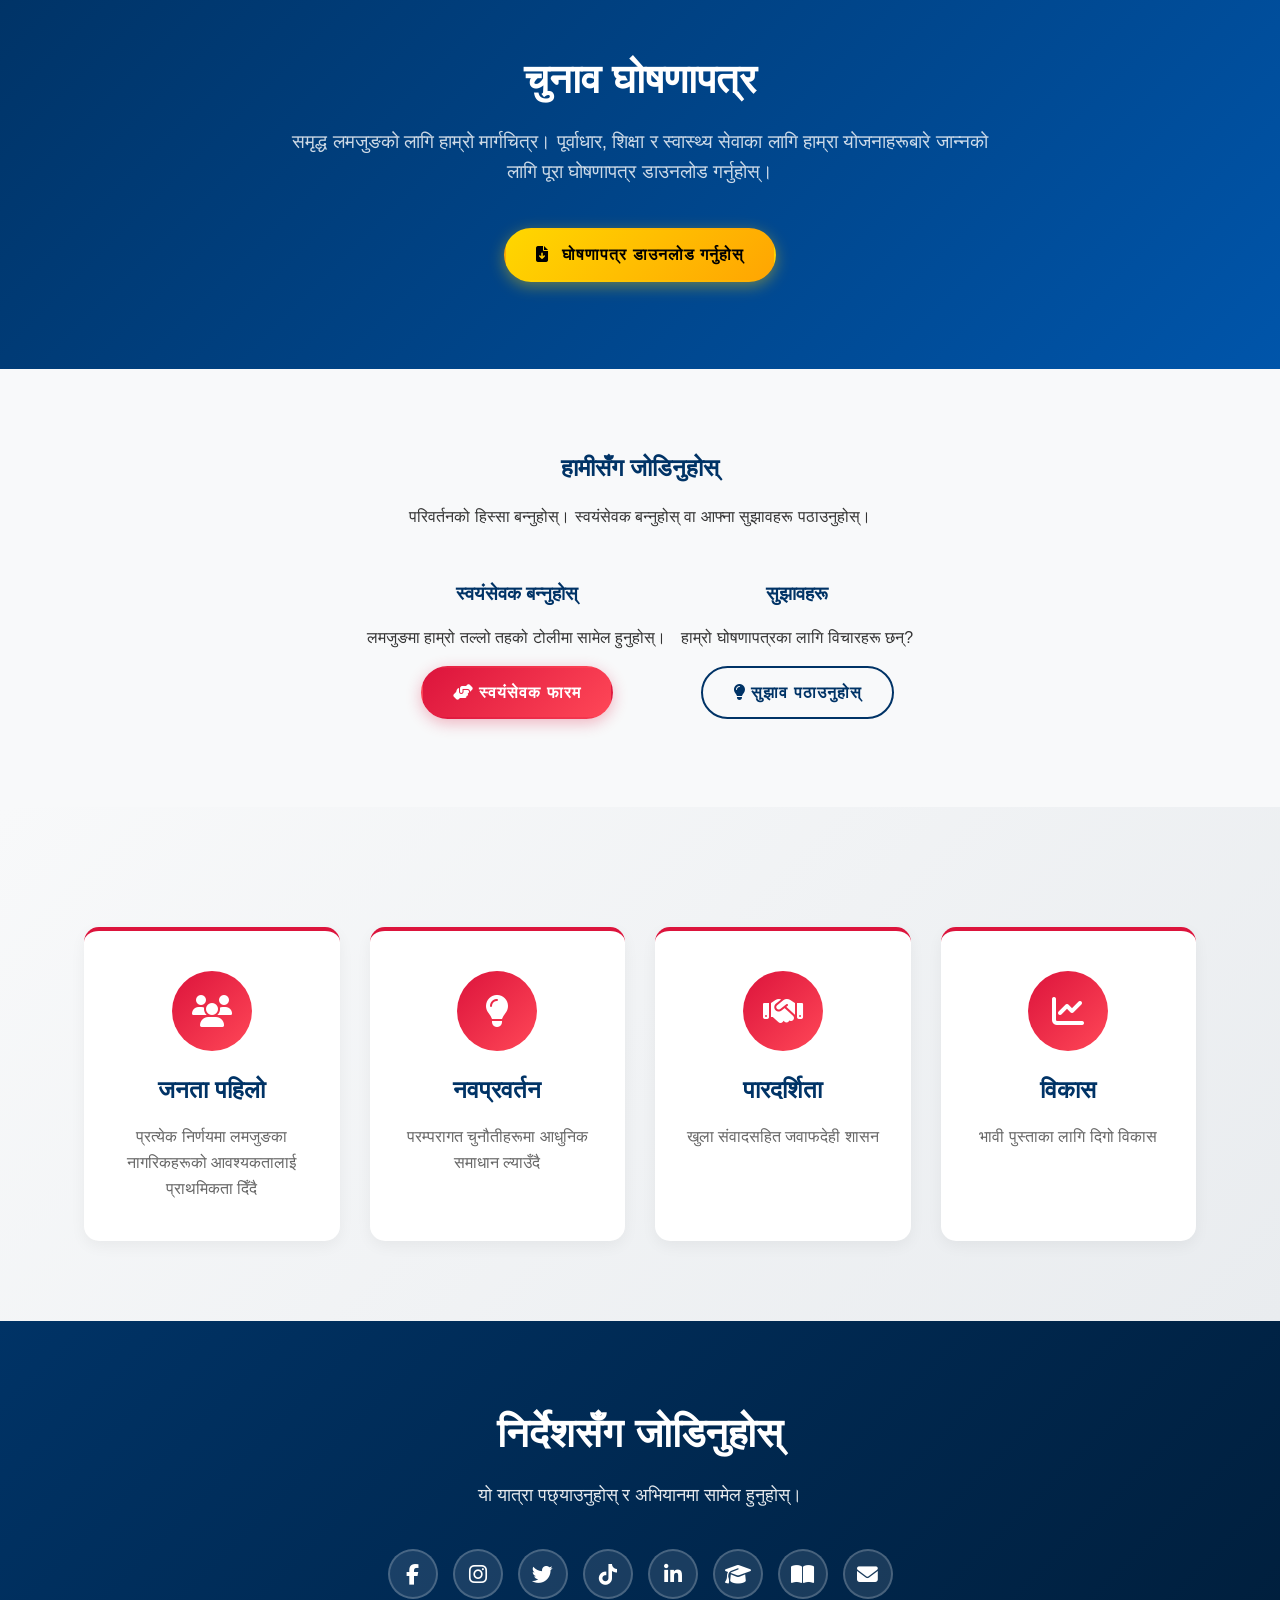
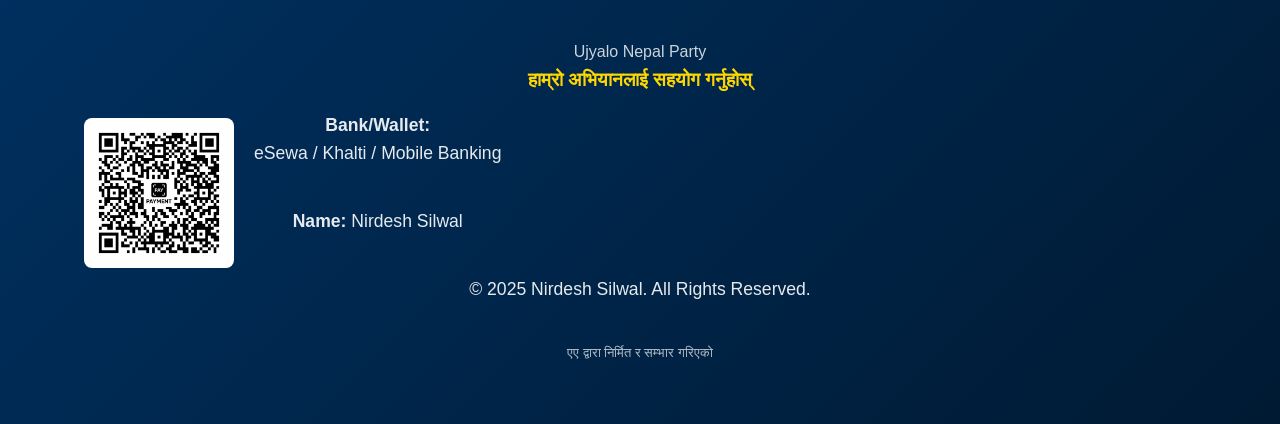
==== commit fbb031ed: "Initial full website upload with assets" ====
--- a/index.html
+++ b/index.html
@@ -526,4 +526,4 @@
     <script src="script.js"></script>
 </body>
 
-</html>
+</html>
--- a/style.css
+++ b/style.css
@@ -0,0 +1,2462 @@
+/* Global Styles */
+:root {
+    --primary-color: #003366;
+    --secondary-color: #DC143C;
+    --accent-color: #FFD700;
+    --text-color: #333;
+    --bg-color: #f8f9fa;
+    --light-bg: #ffffff;
+    --dark-bg: #1a1a1a;
+    --footer-bg: linear-gradient(90deg, #FFD700, #003366, #ffffff);
+    --footer-text: #333;
+    --font-heading: 'Outfit', sans-serif;
+    --font-body: 'Inter', sans-serif;
+    --transition: all 0.3s cubic-bezier(0.25, 0.8, 0.25, 1);
+    --shadow-sm: 0 5px 15px rgba(0, 0, 0, 0.05);
+    --shadow-md: 0 10px 30px rgba(0, 0, 0, 0.1);
+    --shadow-lg: 0 20px 60px rgba(0, 0, 0, 0.15);
+    --gradient-primary: linear-gradient(135deg, #003366 0%, #0055aa 100%);
+    --gradient-secondary: linear-gradient(135deg, #DC143C 0%, #ff4757 100%);
+    --gradient-accent: linear-gradient(135deg, #FFD700 0%, #ffa502 100%);
+}
+
+@keyframes fadeIn {
+    from {
+        opacity: 0;
+        transform: translateY(20px);
+    }
+
+    to {
+        opacity: 1;
+        transform: translateY(0);
+    }
+}
+
+@keyframes pulse {
+    0% {
+        transform: scale(1);
+    }
+
+    50% {
+        transform: scale(1.05);
+    }
+
+    100% {
+        transform: scale(1);
+    }
+}
+
+@keyframes slideInLeft {
+    from {
+        opacity: 0;
+        transform: translateX(-50px);
+    }
+
+    to {
+        opacity: 1;
+        transform: translateX(0);
+    }
+}
+
+@keyframes slideInRight {
+    from {
+        opacity: 0;
+        transform: translateX(50px);
+    }
+
+    to {
+        opacity: 1;
+        transform: translateX(0);
+    }
+}
+
+@keyframes float {
+
+    0%,
+    100% {
+        transform: translateY(0);
+    }
+
+    50% {
+        transform: translateY(-10px);
+    }
+}
+
+/* Text Reveal Animation */
+@keyframes slideUpReveal {
+    from {
+        opacity: 0;
+        transform: translateY(30px);
+    }
+
+    to {
+        opacity: 1;
+        transform: translateY(0);
+    }
+}
+
+* {
+    margin: 0;
+    padding: 0;
+    box-sizing: border-box;
+}
+
+html {
+    scroll-behavior: smooth;
+}
+
+body {
+    font-family: var(--font-body);
+    line-height: 1.6;
+    color: var(--text-color);
+    background-color: var(--bg-color);
+    overflow-x: hidden;
+    transition: background-color 0.3s ease, color 0.3s ease;
+}
+
+body.dark-mode {
+    --bg-color: #0a0a0a;
+    --light-bg: #1a1a1a;
+    --text-color: #e8e8e8;
+    --dark-bg: #000;
+    --primary-color: #5dade2;
+    --secondary-color: #ff6b6b;
+    background-color: #0a0a0a;
+    color: #e8e8e8;
+}
+
+body.dark-mode header {
+    background: rgba(26, 26, 26, 0.75);
+}
+
+body.dark-mode .hero {
+    background: linear-gradient(135deg, #1a1a1a 0%, #0a0a0a 100%);
+}
+
+body.dark-mode .hero-text h1 {
+    color: #fff;
+}
+
+body.dark-mode .hero-text h1 span {
+    color: var(--secondary-color);
+}
+
+body.dark-mode .hero-text p {
+    color: #b0b0b0;
+}
+
+body.dark-mode .about {
+    background-color: #0f0f0f;
+}
+
+body.dark-mode .manifesto {
+    background-color: #0a0a0a;
+}
+
+body.dark-mode .gallery {
+    background-color: #0f0f0f;
+}
+
+body.dark-mode .volunteer {
+    background-color: #0a0a0a;
+}
+
+body.dark-mode .financial {
+    background-color: #0f0f0f;
+}
+
+body.dark-mode .contact {
+    background: linear-gradient(135deg, #1a1a1a 0%, #0a0a0a 100%);
+}
+
+body.dark-mode footer {
+    background: linear-gradient(135deg, #1a1a1a 0%, #0a0a0a 100%);
+    border-top-color: var(--secondary-color);
+}
+
+body.dark-mode .cv-highlight {
+    background: rgba(255, 255, 255, 0.05);
+}
+
+body.dark-mode .cv-item h4 {
+    color: var(--accent-color);
+    /* Gold/Yellow for visibility & contrast */
+}
+
+body.dark-mode .cv-item p {
+    color: #e0e0e0;
+}
+
+body.dark-mode .video-card,
+body.dark-mode .gallery-item {
+    background: rgba(255, 255, 255, 0.03);
+}
+
+/* Waving Flag Animation */
+@keyframes wave {
+    0% {
+        transform: rotate(0deg);
+    }
+
+    25% {
+        transform: rotate(10deg);
+    }
+
+    75% {
+        transform: rotate(-10deg);
+    }
+
+    100% {
+        transform: rotate(0deg);
+    }
+}
+
+.nepali-flag {
+    height: 10px;
+    width: auto;
+    margin-left: 5px;
+    display: inline-block;
+    vertical-align: middle;
+}
+
+h1,
+h2,
+h3,
+h4,
+h5,
+h6 {
+    font-family: var(--font-heading);
+    font-weight: 700;
+    margin-bottom: 1rem;
+    color: var(--primary-color);
+}
+
+a {
+    text-decoration: none;
+    color: inherit;
+    transition: var(--transition);
+}
+
+img {
+    max-width: 100%;
+    height: auto;
+    display: block;
+}
+
+.container {
+    width: 90%;
+    max-width: 1200px;
+    margin: 0 auto;
+    padding: 0 20px;
+}
+
+section {
+    padding: 80px 0;
+    scroll-margin-top: 100px;
+    /* Fix for sticky header overlap */
+    opacity: 1;
+    /* Forced visibility */
+    transform: translateY(0);
+    /* Reset transform */
+    transition: opacity 0.8s ease, transform 0.8s ease;
+}
+
+section.visible {
+    opacity: 1;
+    transform: translateY(0);
+}
+
+/* Button Component */
+.btn {
+    display: inline-block;
+    padding: 12px 30px;
+    font-size: 1rem;
+    font-weight: 600;
+    border-radius: 50px;
+    cursor: pointer;
+    border: 2px solid transparent;
+    transition: all 0.4s ease;
+    text-transform: uppercase;
+    letter-spacing: 1px;
+    position: relative;
+    overflow: hidden;
+    z-index: 1;
+}
+
+.btn::before {
+    content: '';
+    position: absolute;
+    top: 50%;
+    left: 50%;
+    width: 0;
+    height: 0;
+    border-radius: 50%;
+    background: rgba(255, 255, 255, 0.3);
+    transition: width 0.6s, height 0.6s, top 0.6s, left 0.6s;
+    transform: translate(-50%, -50%);
+    z-index: -1;
+}
+
+.btn:hover::before {
+    width: 300px;
+    height: 300px;
+}
+
+.btn-primary {
+    background: var(--gradient-secondary);
+    color: #fff;
+    box-shadow: 0 4px 15px rgba(220, 20, 60, 0.3);
+}
+
+.btn-primary:hover {
+    transform: translateY(-3px);
+    box-shadow: 0 8px 25px rgba(220, 20, 60, 0.5);
+    animation: glow 2s ease-in-out infinite;
+}
+
+.btn-outline {
+    background-color: transparent;
+    color: var(--primary-color);
+    border-color: var(--primary-color);
+    position: relative;
+}
+
+.btn-outline::after {
+    content: '';
+    position: absolute;
+    top: 0;
+    left: 0;
+    width: 0;
+    height: 100%;
+    background: var(--primary-color);
+    transition: width 0.4s ease;
+    border-radius: 50px;
+    z-index: -1;
+}
+
+.btn-outline:hover::after {
+    width: 100%;
+}
+
+.btn-outline:hover {
+    color: #fff;
+    border-color: var(--primary-color);
+}
+
+/* Manifesto Button */
+.btn-manifesto {
+    background: var(--gradient-accent);
+    color: #000;
+    font-weight: 700;
+    box-shadow: 0 4px 15px rgba(255, 215, 0, 0.4);
+}
+
+.btn-manifesto:hover {
+    transform: translateY(-3px);
+    box-shadow: 0 8px 25px rgba(255, 215, 0, 0.6);
+    background: linear-gradient(135deg, #ffa502 0%, #FFD700 100%);
+}
+
+.btn-manifesto i {
+    margin-right: 8px;
+}
+
+/* Navigation */
+header {
+    position: fixed;
+    top: 0;
+    left: 0;
+    width: 100%;
+    background: rgba(255, 255, 255, 0.75);
+    backdrop-filter: blur(10px);
+    z-index: 1000;
+    box-shadow: 0 2px 10px rgba(0, 0, 0, 0.1);
+}
+
+nav {
+    display: flex;
+    justify-content: space-between;
+    align-items: center;
+    padding: 20px 0;
+}
+
+.logo {
+    font-family: var(--font-heading);
+    font-size: 1.5rem;
+    font-weight: 800;
+    color: var(--primary-color);
+    display: flex;
+    align-items: center;
+    gap: 10px;
+    animation: slideInLeft 0.8s ease-out;
+    /* Remove default click highlights */
+    -webkit-tap-highlight-color: transparent;
+    outline: none;
+    user-select: none;
+    text-decoration: none;
+}
+
+.logo img {
+    height: 80px;
+    /* Increased from 40px */
+    width: auto;
+    transition: var(--transition);
+}
+
+.logo img:hover {
+    transform: scale(1.05);
+}
+
+.nav-links {
+    display: flex;
+    list-style: none;
+    gap: 30px;
+}
+
+.nav-links a {
+    font-size: 1rem;
+    font-weight: 600;
+    color: var(--text-color);
+    position: relative;
+}
+
+.nav-links a::after {
+    content: '';
+    position: absolute;
+    width: 0;
+    height: 2px;
+    bottom: -5px;
+    left: 0;
+    background-color: var(--secondary-color);
+    transition: var(--transition);
+}
+
+.nav-links a:hover::after {
+    width: 100%;
+}
+
+.mobile-menu-btn {
+    display: none;
+    font-size: 1.5rem;
+    cursor: pointer;
+}
+
+/* Hero Section */
+.hero {
+    height: 100vh;
+    display: flex;
+    align-items: center;
+    background: linear-gradient(135deg, #f0f4f8 0%, #d9e2ec 100%);
+    position: relative;
+    overflow: hidden;
+    padding-top: 80px;
+}
+
+.hero::before {
+    content: '';
+    position: absolute;
+    top: -50%;
+    right: -50%;
+    width: 100%;
+    height: 100%;
+    background: radial-gradient(circle, rgba(220, 20, 60, 0.1) 0%, transparent 70%);
+    animation: float 6s ease-in-out infinite;
+}
+
+.hero::after {
+    content: '';
+    position: absolute;
+    bottom: -50%;
+    left: -50%;
+    width: 100%;
+    height: 100%;
+    background: radial-gradient(circle, rgba(0, 51, 102, 0.1) 0%, transparent 70%);
+    animation: float 8s ease-in-out infinite reverse;
+}
+
+.hero-content {
+    display: grid;
+    grid-template-columns: 1fr 1fr;
+    gap: 50px;
+    gap: 50px;
+    align-items: center;
+}
+
+.hero-image img {
+    border-radius: 20px;
+    box-shadow: 0 20px 50px rgba(0, 0, 0, 0.2);
+    animation: fadeIn 1s ease-out;
+}
+
+.hero-text {
+    animation: fadeIn 1s ease-out 0.2s backwards;
+}
+
+.hero-text h3 {
+    color: var(--secondary-color);
+    font-size: 1.5rem;
+    margin-bottom: 10px;
+}
+
+.hero-text h1 {
+    font-size: 3.5rem;
+    line-height: 1.3;
+    margin-bottom: 20px;
+    color: var(--dark-bg);
+    background: linear-gradient(135deg, var(--primary-color), var(--secondary-color));
+    -webkit-background-clip: text;
+    -webkit-text-fill-color: transparent;
+    background-clip: text;
+    animation: slideUpReveal 1s ease-out;
+    letter-spacing: 0.5px;
+}
+
+.hero-text p {
+    font-size: 1.2rem;
+    color: #666;
+    margin-bottom: 30px;
+    max-width: 500px;
+    opacity: 0;
+    animation: slideUpReveal 1s ease-out 0.3s forwards;
+}
+
+.hero-btns {
+    display: flex;
+    gap: 20px;
+    flex-wrap: wrap;
+    opacity: 0;
+    animation: slideUpReveal 1s ease-out 0.6s forwards;
+}
+
+.hero-image {
+    position: relative;
+    z-index: 1;
+}
+
+.hero-image img {
+    border-radius: 20px;
+    box-shadow: 0 20px 50px rgba(0, 0, 0, 0.2);
+    /* mask-image: linear-gradient(to bottom, black 80%, transparent 100%); */
+}
+
+/* About Section */
+.about {
+    background-color: var(--light-bg);
+}
+
+.about-grid {
+    display: grid;
+    grid-template-columns: 1fr 1.5fr;
+    gap: 60px;
+    align-items: center;
+}
+
+.about-img img {
+    border-radius: 10px;
+    box-shadow: 20px 20px 0 var(--primary-color);
+}
+
+.about-text h2 {
+    font-size: 2.5rem;
+    margin-bottom: 20px;
+}
+
+.cv-highlight {
+    background: linear-gradient(135deg, #f0f4f8 0%, #e3eaf0 100%);
+    padding: 30px;
+    border-radius: 15px;
+    margin-top: 30px;
+    box-shadow: var(--shadow-md);
+    border-left: 4px solid var(--secondary-color);
+    transition: all 0.3s ease;
+}
+
+.cv-highlight:hover {
+    transform: translateX(5px);
+    box-shadow: var(--shadow-lg);
+}
+
+.cv-item {
+    margin-bottom: 15px;
+    border-bottom: 1px solid #ddd;
+    padding-bottom: 10px;
+}
+
+.cv-item:last-child {
+    border-bottom: none;
+}
+
+.cv-item h4 {
+    margin-bottom: 5px;
+    color: var(--dark-bg);
+}
+
+/* Manifesto Section */
+.manifesto {
+    background: var(--gradient-primary);
+    color: #fff;
+    text-align: center;
+    position: relative;
+    overflow: hidden;
+}
+
+.manifesto::before {
+    content: '';
+    position: absolute;
+    top: 0;
+    left: -100%;
+    width: 100%;
+    height: 100%;
+    background: linear-gradient(90deg, transparent, rgba(255, 255, 255, 0.1), transparent);
+    animation: shimmer 3s infinite;
+}
+
+.manifesto h2 {
+    color: #fff;
+    font-size: 2.5rem;
+}
+
+.manifesto p {
+    color: rgba(255, 255, 255, 0.8);
+    max-width: 700px;
+    margin: 0 auto 40px;
+    font-size: 1.2rem;
+}
+
+/* Media Section */
+.media {
+    background-color: var(--bg-color);
+}
+
+.section-header {
+    text-align: center;
+    margin-bottom: 50px;
+}
+
+.video-hidden {
+    display: none;
+}
+
+.video-grid.expanded .video-hidden,
+.video-grid.expanded .mobile-hidden {
+    display: block !important;
+    /* Force display when expanded */
+    animation: fadeIn 0.5s ease;
+}
+
+@keyframes fadeIn {
+    from {
+        opacity: 0;
+        transform: translateY(10px);
+    }
+
+    to {
+        opacity: 1;
+        transform: translateY(0);
+    }
+}
+
+.see-more-container {
+    text-align: center;
+    margin-top: 30px;
+}
+
+.video-grid {
+    display: grid;
+    grid-template-columns: repeat(3, 1fr);
+    gap: 30px;
+
+    max-width: 1100px;
+    margin: 0 auto;
+}
+
+.video-card {
+    background: #fff;
+    border-radius: 15px;
+    overflow: hidden;
+    box-shadow: 0 10px 30px rgba(0, 0, 0, 0.05);
+    transition: all 0.4s cubic-bezier(0.175, 0.885, 0.32, 1.275);
+    cursor: pointer;
+    position: relative;
+    transform-style: preserve-3d;
+    perspective: 1000px;
+}
+
+.video-card::before {
+    content: '';
+    position: absolute;
+    top: 0;
+    left: 0;
+    right: 0;
+    bottom: 0;
+    background: linear-gradient(135deg, rgba(220, 20, 60, 0.1), rgba(0, 51, 102, 0.1));
+    opacity: 0;
+    transition: opacity 0.3s ease;
+    z-index: 1;
+    pointer-events: none;
+}
+
+.video-card:hover::before {
+    opacity: 1;
+}
+
+.video-card:hover {
+    transform: translateY(-10px) scale(1.02);
+    box-shadow: 0 20px 50px rgba(0, 0, 0, 0.15);
+}
+
+.video-wrapper {
+    position: relative;
+    padding-bottom: 56.25%;
+    /* 16:9 aspect ratio */
+    height: 0;
+    overflow: hidden;
+}
+
+.video-wrapper iframe {
+    position: absolute;
+    top: 0;
+    left: 0;
+    width: 100%;
+    height: 100%;
+}
+
+.video-info {
+    padding: 20px;
+}
+
+.video-info h4 {
+    font-size: 1.1rem;
+    margin-bottom: 10px;
+}
+
+
+/* Gallery Section */
+.gallery {
+    overflow: hidden;
+    /* Ensure no horizontal scrollbar on body */
+}
+
+/* Marquee Container */
+.gallery-marquee {
+    overflow: hidden;
+    white-space: nowrap;
+    position: relative;
+    width: 100%;
+    mask-image: linear-gradient(to right, transparent, black 10%, black 90%, transparent);
+    -webkit-mask-image: linear-gradient(to right, transparent, black 10%, black 90%, transparent);
+}
+
+.gallery-track {
+    display: flex;
+    width: fit-content;
+    gap: 20px;
+    animation: scroll-right-to-left 60s linear infinite;
+}
+
+.gallery-item {
+    flex: 0 0 auto;
+    width: 350px;
+    height: 250px;
+    border-radius: 10px;
+    overflow: hidden;
+    box-shadow: var(--shadow-sm);
+    transition: var(--transition);
+}
+
+.gallery-item img {
+    width: 100%;
+    height: 100%;
+    object-fit: cover;
+    transition: transform 0.5s ease;
+}
+
+.gallery-item:hover {
+    transform: translateY(-5px);
+    box-shadow: var(--shadow-md);
+}
+
+.gallery-item:hover img {
+    transform: scale(1.1);
+}
+
+/* Pause animation on hover */
+.gallery-marquee:hover .gallery-track {
+    animation-play-state: paused;
+}
+
+@keyframes scroll-right-to-left {
+    0% {
+        transform: translateX(0);
+    }
+
+    100% {
+        transform: translateX(-50%);
+    }
+}
+
+/* Forms Section */
+.form-container {
+    background: #fff;
+    padding: 30px;
+    border-radius: 15px;
+    box-shadow: var(--shadow-md);
+    max-width: 600px;
+    margin: 0 auto;
+}
+
+.form-group {
+    margin-bottom: 20px;
+    text-align: left;
+}
+
+.form-group label {
+    display: block;
+    margin-bottom: 8px;
+    font-weight: 600;
+}
+
+.form-control {
+    width: 100%;
+    padding: 12px;
+    border: 1px solid #ddd;
+    border-radius: 8px;
+    font-family: var(--font-body);
+    font-size: 1rem;
+}
+
+/* Youtube Thumbnail facade */
+.video-wrapper {
+    position: relative;
+    padding-bottom: 56.25%;
+    /* 16:9 */
+    height: 0;
+    overflow: hidden;
+    background: #000;
+    cursor: pointer;
+}
+
+.video-placeholder {
+    position: absolute;
+    top: 0;
+    left: 0;
+    width: 100%;
+    height: 100%;
+    object-fit: cover;
+    opacity: 0.8;
+    transition: opacity 0.3s;
+}
+
+.video-wrapper:hover .video-placeholder {
+    opacity: 0.6;
+}
+
+.play-button {
+    position: absolute;
+    top: 50%;
+    left: 50%;
+    transform: translate(-50%, -50%);
+    width: 60px;
+    height: 60px;
+    background: rgba(255, 0, 0, 0.9);
+    border-radius: 50%;
+    display: flex;
+    align-items: center;
+    justify-content: center;
+    color: #fff;
+    font-size: 24px;
+    box-shadow: 0 0 20px rgba(0, 0, 0, 0.3);
+    transition: transform 0.2s;
+}
+
+.video-wrapper:hover .play-button {
+    transform: translate(-50%, -50%) scale(1.1);
+}
+
+/* Language Toggle */
+.lang-toggle {
+    display: flex;
+    gap: 12px;
+    align-items: center;
+}
+
+.mobile-only-controls {
+    list-style: none;
+    display: flex;
+    align-items: center;
+    margin-left: 10px;
+}
+
+@media (max-width: 768px) {
+    .mobile-only-controls {
+        margin: 20px 0 0 0;
+        padding-top: 20px;
+        border-top: 1px solid rgba(0, 0, 0, 0.1);
+        width: 80%;
+        justify-content: center;
+    }
+
+    body.dark-mode .mobile-only-controls {
+        border-top-color: rgba(255, 255, 255, 0.1);
+    }
+}
+
+.lang-btn {
+    background: none;
+    border: 1px solid var(--primary-color);
+    padding: 5px 10px;
+    border-radius: 20px;
+    cursor: pointer;
+    font-weight: 600;
+    font-size: 0.8rem;
+    transition: all 0.2s;
+}
+
+.lang-btn.active {
+    background: var(--primary-color);
+    color: #fff;
+}
+
+/* Financial Help */
+.qr-container {
+    text-align: center;
+    background: #fff;
+    padding: 30px;
+    border-radius: 15px;
+    display: inline-block;
+    box-shadow: var(--shadow-md);
+}
+
+.qr-code img {
+    width: 200px;
+    height: 200px;
+    margin-bottom: 15px;
+}
+
+/* Social & Contact */
+.contact {
+    background: linear-gradient(135deg, var(--primary-color) 0%, #001a33 100%);
+    color: #fff;
+    padding: 80px 0 20px;
+    /* Reduced bottom padding */
+    text-align: center;
+}
+
+/* ... existing styles ... */
+
+/* Footer */
+footer {
+    background: linear-gradient(135deg, var(--primary-color) 0%, #001a33 100%);
+    color: #fff;
+    text-align: center;
+    padding: 10px 0 25px;
+    /* Reduced top padding */
+    font-size: 0.95rem;
+    font-weight: 600;
+}
+
+.contact h2 {
+    color: #fff;
+    font-size: 2.5rem;
+    margin-bottom: 1rem;
+    animation: fadeIn 1s ease-out;
+}
+
+.contact p {
+    font-size: 1.1rem;
+    opacity: 0.9;
+    margin-bottom: 40px;
+}
+
+/* Compact Social Icons */
+.social-links-compact {
+    display: flex;
+    justify-content: center;
+    gap: 15px;
+    margin: 40px 0;
+    flex-wrap: wrap;
+}
+
+.social-icon {
+    width: 50px;
+    height: 50px;
+    display: inline-flex;
+    align-items: center;
+    justify-content: center;
+    background: rgba(255, 255, 255, 0.1);
+    border-radius: 50%;
+    color: #fff;
+    font-size: 1.3rem;
+    transition: all 0.3s ease;
+    border: 2px solid rgba(255, 255, 255, 0.2);
+    position: relative;
+    overflow: hidden;
+}
+
+.social-icon::before {
+    content: '';
+    position: absolute;
+    top: 50%;
+    left: 50%;
+    width: 0;
+    height: 0;
+    border-radius: 50%;
+    background: var(--secondary-color);
+    transition: all 0.4s ease;
+    transform: translate(-50%, -50%);
+    z-index: -1;
+}
+
+.social-icon:hover::before {
+    width: 100%;
+    height: 100%;
+}
+
+.social-icon:hover {
+    transform: translateY(-5px) scale(1.1);
+    border-color: var(--secondary-color);
+    box-shadow: 0 10px 25px rgba(220, 20, 60, 0.4);
+}
+
+/* Footer Links */
+.footer-links {
+    margin-top: 30px;
+    font-size: 1rem;
+    opacity: 0.8;
+}
+
+.footer-links a {
+    color: #fff;
+    text-decoration: none;
+    transition: all 0.3s ease;
+    position: relative;
+}
+
+.footer-links a:hover {
+    color: var(--accent-color);
+}
+
+.footer-links span {
+    margin: 0 15px;
+    opacity: 0.5;
+}
+
+/* Header Phone */
+.header-phone {
+    display: inline-flex;
+    align-items: center;
+    gap: 5px;
+    padding: 8px 15px;
+    background: var(--secondary-color);
+    color: #fff;
+    border-radius: 25px;
+    font-size: 0.9rem;
+    font-weight: 600;
+    margin-right: 15px;
+    transition: all 0.3s ease;
+    animation: pulse 2s infinite;
+}
+
+.header-phone:hover {
+    background: #b90e31;
+    transform: scale(1.05);
+}
+
+.header-phone i {
+    font-size: 0.9rem;
+}
+
+/* Global Navigation controls group */
+.nav-controls {
+    display: flex;
+    align-items: center;
+    gap: 15px;
+}
+
+/* Language Toggle */
+.lang-toggle {
+    display: flex;
+    align-items: center;
+    gap: 10px;
+}
+
+.lang-btn {
+    background: transparent;
+    border: 2px solid var(--primary-color);
+    color: var(--primary-color);
+    padding: 6px 15px;
+    border-radius: 20px;
+    cursor: pointer;
+    font-weight: 600;
+    transition: all 0.3s ease;
+}
+
+.lang-btn.active {
+    background: var(--primary-color);
+    color: #fff;
+}
+
+.lang-btn:hover {
+    background: var(--primary-color);
+    color: #fff;
+}
+
+/* Footer removed from here as it was moved up to be with Contact section for spacing context */
+
+/* Enhanced Animations for Sections */
+.hero-text {
+    animation: slideInLeft 1s ease-out;
+}
+
+.hero-image {
+    animation: slideInRight 1s ease-out;
+}
+
+.hero-image img {
+    animation: float 3s ease-in-out infinite;
+    border-radius: 20px;
+    box-shadow: 0 20px 60px rgba(0, 0, 0, 0.3);
+}
+
+.video-card {
+    transition: all 0.3s ease;
+}
+
+.video-card:hover {
+    transform: translateY(-10px);
+    box-shadow: 0 15px 40px rgba(0, 0, 0, 0.2);
+}
+
+.gallery-item {
+    transition: all 0.3s ease;
+    overflow: hidden;
+    border-radius: 15px;
+}
+
+.gallery-item:hover {
+    transform: scale(1.05);
+    box-shadow: 0 10px 30px rgba(0, 0, 0, 0.3);
+}
+
+.gallery-item img {
+    transition: all 0.3s ease;
+}
+
+.gallery-item:hover img {
+    transform: scale(1.1);
+}
+
+/* Responsive - Mobile Optimization */
+@media (max-width: 768px) {
+
+    /* Container adjustments */
+    .container {
+        width: 95%;
+        padding: 0 15px;
+    }
+
+    section {
+        padding: 50px 0;
+    }
+
+    /* Header & Navigation */
+    header {
+        padding: 5px 0;
+    }
+
+    nav {
+        display: flex;
+        justify-content: space-between;
+        align-items: center;
+        height: 60px;
+        padding: 0;
+    }
+
+    .logo {
+        display: flex;
+        align-items: center;
+        gap: 10px;
+        flex: 1;
+        min-width: 0;
+    }
+
+    .logo img {
+        height: 40px;
+        flex-shrink: 0;
+    }
+
+    .logo span {
+        font-size: 0.9rem;
+        font-weight: 700;
+        white-space: nowrap;
+        overflow: hidden;
+        text-overflow: ellipsis;
+        color: var(--primary-color);
+        max-width: 150px;
+    }
+
+    .nav-controls {
+        display: flex;
+        align-items: center;
+        gap: 10px;
+        flex-shrink: 0;
+    }
+
+    .lang-toggle {
+        display: flex;
+        align-items: center;
+        gap: 5px;
+    }
+
+    .lang-btn {
+        padding: 5px 10px;
+        font-size: 0.75rem;
+        min-width: 35px;
+        height: 32px;
+        border-radius: 6px;
+        display: flex;
+        align-items: center;
+        justify-content: center;
+        background: rgba(0, 0, 0, 0.05);
+        border: 1px solid rgba(0, 0, 0, 0.1);
+    }
+
+    body.dark-mode .lang-btn {
+        background: rgba(255, 255, 255, 0.1);
+        border-color: rgba(255, 255, 255, 0.2);
+    }
+
+    #theme-toggle {
+        font-size: 1rem !important;
+        padding: 8px;
+        margin: 0 !important;
+    }
+
+    .mobile-menu-btn {
+        display: block;
+        font-size: 1.4rem;
+        color: var(--primary-color);
+        cursor: pointer;
+        padding: 5px;
+        transition: transform 0.3s ease;
+        z-index: 1001;
+        /* Ensure above active menu if needed */
+    }
+
+    .mobile-menu-btn.active {
+        transform: rotate(90deg);
+    }
+
+    .nav-links.active {
+        /* Sliding Drawer Styles */
+        display: flex;
+        /* Always flex, visibility handled by transform */
+        flex-direction: column;
+        position: fixed;
+        top: 0;
+        right: 0;
+        /* Align to right */
+        left: auto;
+        /* Override previous left:0 */
+        width: 50%;
+        /* Requested 50% width */
+        max-width: none;
+        /* Remove max-width restriction */
+        height: 100vh;
+        background: rgba(255, 255, 255, 0.9);
+        /* Slightly decreased opacity */
+        backdrop-filter: blur(20px);
+        padding: 80px 20px 40px;
+        /* Top padding to clear header area */
+        box-shadow: -10px 0 30px rgba(0, 0, 0, 0.15);
+        /* Shadow on the left */
+        z-index: 999;
+        /* Below the hamburger button (1001) */
+        gap: 20px;
+        align-items: flex-start;
+        /* Align text to left or center as preferred, usually left looks cleaner in drawer */
+        justify-content: flex-start;
+        overflow-y: auto;
+        transform: translateX(0);
+        /* Slide in */
+        transition: transform 0.4s cubic-bezier(0.16, 1, 0.3, 1);
+        /* Smooth iOS-like ease */
+        border-left: 1px solid rgba(0, 0, 0, 0.05);
+        /* Subtle border */
+    }
+
+    .nav-links {
+        /* Hidden State */
+        display: flex;
+        flex-direction: column;
+        position: fixed;
+        top: 0;
+        right: 0;
+        width: 50%;
+        height: 100vh;
+        background: rgba(255, 255, 255, 0.9);
+        padding: 80px 20px 40px;
+        transform: translateX(100%);
+        /* Start off-screen right */
+        transition: transform 0.4s cubic-bezier(0.16, 1, 0.3, 1);
+        z-index: 999;
+        box-shadow: none;
+    }
+
+    .nav-links a {
+        font-size: 1.1rem;
+        font-weight: 500;
+        padding: 15px 0;
+        /* Larger touch target */
+        width: 100%;
+        text-align: left;
+        /* Cleaner look for drawer */
+        border-bottom: 1px solid rgba(0, 0, 0, 0.05);
+        transition: padding-left 0.3s ease, color 0.3s ease;
+    }
+
+    .nav-links a:hover {
+        padding-left: 10px;
+        /* Subtle movement on hover */
+        color: var(--secondary-color);
+    }
+
+    body.dark-mode .nav-links {
+        background: rgba(26, 26, 26, 0.9);
+        border-left: 1px solid rgba(255, 255, 255, 0.05);
+        box-shadow: none;
+    }
+
+    body.dark-mode .nav-links.active {
+        box-shadow: -10px 0 30px rgba(0, 0, 0, 0.5);
+    }
+
+    body.dark-mode .nav-links a {
+        border-bottom-color: rgba(255, 255, 255, 0.05);
+        color: #e0e0e0;
+    }
+
+    body.dark-mode .nav-controls {
+        border-top-color: rgba(255, 255, 255, 0.1);
+    }
+
+    /* Hero Section */
+    .hero {
+        height: auto;
+        min-height: 100vh;
+        padding: 100px 0 50px;
+        display: block;
+        /* Original display */
+    }
+
+    .hero-content {
+        grid-template-columns: 1fr;
+        gap: 30px;
+        text-align: center;
+    }
+
+    .hero-text h3 {
+        font-size: 1rem;
+        margin-bottom: 5px;
+    }
+
+    .hero-text h1 {
+        font-size: 2rem;
+        line-height: 1.4;
+        margin-bottom: 20px;
+    }
+
+    .hero-text p {
+        font-size: 0.95rem;
+        margin: 15px 0;
+        max-width: 100%;
+    }
+
+    .hero-btns {
+        flex-direction: column;
+        gap: 15px;
+        align-items: center;
+    }
+
+    .hero-btns .btn {
+        width: 100%;
+        max-width: 300px;
+        margin: 0 auto;
+    }
+
+    .hero-image {
+        order: -1;
+        max-width: 300px;
+        margin: 0 auto;
+        border-radius: 20px;
+        overflow: visible;
+        border: none;
+        box-shadow: none;
+        width: auto;
+    }
+
+    .hero-image img {
+        width: 100%;
+        height: auto;
+        border-radius: 20px;
+        box-shadow: 0 15px 40px rgba(0, 0, 0, 0.2);
+        transform: none;
+    }
+
+    /* About Section */
+    .about-grid {
+        grid-template-columns: 1fr;
+        gap: 30px;
+        text-align: center;
+    }
+
+    .about-img {
+        max-width: 250px;
+        margin: 0 auto;
+    }
+
+    .about-text h2 {
+        font-size: 1.8rem;
+    }
+
+    .about-text p {
+        font-size: 0.95rem;
+    }
+
+    .cv-highlight {
+        padding: 20px;
+    }
+
+    .cv-item h4 {
+        font-size: 1rem;
+    }
+
+    .cv-item p {
+        font-size: 0.9rem;
+    }
+
+    /* Manifesto Section */
+    .manifesto h2 {
+        font-size: 1.8rem;
+    }
+
+    .manifesto p {
+        font-size: 0.95rem;
+    }
+
+    .manifesto .btn {
+        width: 100%;
+        max-width: 300px;
+        font-size: 0.9rem;
+        padding: 12px 20px;
+    }
+
+    /* Media Section */
+    .section-header h2 {
+        font-size: 1.8rem;
+    }
+
+    .section-header p {
+        font-size: 0.95rem;
+    }
+
+    .video-grid {
+        grid-template-columns: 1fr;
+        gap: 20px;
+    }
+
+    .video-card {
+        max-width: 100%;
+    }
+
+    .video-card {
+        margin-bottom: 15px;
+    }
+
+    .video-card:hover {
+        transform: none;
+    }
+
+    .video-info h4 {
+        font-size: 1rem;
+    }
+
+    /* Gallery Section */
+    .gallery-grid {
+        grid-template-columns: 1fr;
+        gap: 15px;
+    }
+
+    .gallery-item:hover {
+        transform: none;
+    }
+
+    .gallery-item:hover img {
+        transform: none;
+    }
+
+    /* Volunteer Section */
+    .volunteer h2 {
+        font-size: 1.8rem;
+    }
+
+    .volunteer h3 {
+        font-size: 1.2rem;
+    }
+
+    .volunteer p {
+        font-size: 0.95rem;
+    }
+
+    .volunteer .btn {
+        width: 100%;
+        max-width: 280px;
+        font-size: 0.9rem;
+        padding: 12px 20px;
+    }
+
+    /* Financial Section */
+    .financial h2 {
+        font-size: 1.8rem;
+    }
+
+    .qr-code img {
+        width: 180px;
+        height: 180px;
+    }
+
+    /* Contact Section */
+    .contact {
+        padding: 60px 0;
+    }
+
+    .contact h2 {
+        font-size: 1.8rem;
+        margin-bottom: 15px;
+    }
+
+    .contact p {
+        font-size: 0.95rem;
+        margin-bottom: 30px;
+    }
+
+    .social-links-compact {
+        gap: 12px;
+        margin: 30px 0;
+    }
+
+    .social-icon {
+        width: 50px;
+        height: 50px;
+        font-size: 1.2rem;
+    }
+
+    .social-icon:hover {
+        transform: scale(1.05);
+    }
+
+    .footer-links {
+        font-size: 0.9rem;
+        margin-top: 25px;
+    }
+
+    /* Mobile spacing refine (Old block kept simpler) */
+    @media (max-width: 768px) {
+        .social-links-compact {
+            margin: 20px 0;
+            gap: 10px;
+        }
+
+        .footer-links {
+            margin-top: 15px;
+        }
+
+        .contact {
+            padding-bottom: 40px;
+        }
+    }
+
+    /* Contact Section Layout (Desktop Global) */
+    .contact-flex-wrapper {
+        display: flex;
+        justify-content: space-between;
+        align-items: center;
+        gap: 40px;
+        margin-bottom: 40px;
+        text-align: left;
+    }
+
+    .contact-left {
+        flex: 1;
+        min-width: 300px;
+    }
+
+    .social-links-compact {
+        justify-content: flex-start;
+        /* Default left align */
+    }
+
+    .contact-right {
+        flex: 0 0 auto;
+    }
+
+    .support-integrated {
+        background: rgba(255, 255, 255, 0.05);
+        padding: 15px 20px;
+        /* More compact vertical padding */
+        border-radius: 12px;
+        backdrop-filter: blur(10px);
+        border: 1px solid rgba(255, 255, 255, 0.1);
+        max-width: 350px;
+        /* Constrain width */
+    }
+
+    .qr-flex {
+        display: flex;
+        align-items: center;
+        gap: 15px;
+    }
+
+    .qr-box img {
+        width: 60px !important;
+        /* Force override */
+        height: 60px !important;
+        display: block;
+        border-radius: 4px;
+    }
+
+    .qr-details {
+        text-align: left;
+        font-size: 0.95rem;
+        color: #eee;
+    }
+
+    .copyright-info {
+        margin-top: 20px;
+        border-top: 1px solid rgba(255, 255, 255, 0.1);
+        padding-top: 20px;
+        text-align: center;
+    }
+
+    /* Mobile Adjustments for Contact */
+    @media (max-width: 768px) {
+        .contact-flex-wrapper {
+            display: flex;
+            /* Back to flex for stacking */
+            flex-direction: column;
+            /* Stack vertically */
+            text-align: center;
+            gap: 30px;
+            margin-bottom: 20px;
+        }
+
+        .contact-left {
+            width: 100%;
+        }
+
+        .contact h2 {
+            font-size: 1.5rem;
+            margin-bottom: 10px;
+        }
+
+        .contact p {
+            font-size: 0.9rem;
+            margin-bottom: 20px;
+        }
+
+        .social-links-compact {
+            justify-content: center;
+            /* Center icons */
+            flex-wrap: wrap;
+            gap: 10px;
+            margin: 15px 0;
+        }
+
+        .social-icon {
+            width: 40px;
+            height: 40px;
+            font-size: 1rem;
+        }
+
+        .contact-right {
+            width: 100%;
+            display: flex;
+            justify-content: center;
+        }
+
+        .support-integrated {
+            width: 100%;
+            max-width: 350px;
+            /* Limit width */
+            padding: 20px;
+            display: block;
+            background: rgba(255, 255, 255, 0.05);
+        }
+
+        .support-integrated h3 {
+            display: block;
+            /* Show header again */
+            font-size: 1.1rem;
+            margin-bottom: 15px;
+            text-align: center;
+        }
+
+        .qr-flex {
+            flex-direction: column;
+            /* Stack QR and details */
+            gap: 15px;
+        }
+
+        .qr-box img {
+            width: 100px;
+            /* Restore decent size */
+            height: 100px;
+            margin: 0 auto;
+        }
+
+        .qr-details {
+            display: block;
+            /* Show details */
+            text-align: center;
+            font-size: 0.85rem;
+        }
+    }
+
+    .footer-links span {
+        display: none;
+    }
+
+    /* Footer */
+    footer {
+        padding: 20px 0;
+        font-size: 0.85rem;
+    }
+
+    footer p {
+        line-height: 1.6;
+    }
+
+    /* Buttons */
+    .btn {
+        font-size: 0.9rem;
+        padding: 10px 25px;
+    }
+
+    /* Typography */
+    h1 {
+        font-size: 2rem;
+    }
+
+    h2 {
+        font-size: 1.8rem;
+    }
+
+    h3 {
+        font-size: 1.3rem;
+    }
+
+    h4 {
+        font-size: 1.1rem;
+    }
+
+    /* Disable animations on mobile for better performance */
+    .hero-text,
+    .hero-image {
+        animation: none;
+    }
+
+    /* Touch-friendly spacing */
+    a,
+    button {
+        min-height: 44px;
+        min-width: 44px;
+    }
+}
+
+/* Extra small devices (phones in portrait, less than 576px) */
+@media (max-width: 576px) {
+    .hero-text h1 {
+        font-size: 1.8rem;
+    }
+
+    .logo {
+        font-size: 1rem;
+    }
+
+    .logo img {
+        height: 40px;
+    }
+
+    .social-icon {
+        width: 45px;
+        height: 45px;
+        font-size: 1.1rem;
+    }
+
+    .contact h2,
+    .section-header h2 {
+        font-size: 1.5rem;
+        margin-bottom: 10px;
+        /* Reduced from default */
+    }
+
+    .contact {
+        padding: 40px 0 20px !important;
+        /* Reduced top padding significantly */
+    }
+
+    .contact p {
+        margin-bottom: 20px;
+        /* Reduced margin */
+        font-size: 0.9rem;
+    }
+
+    .social-links-compact {
+        margin: 15px 0;
+        /* Tighter spacing */
+        gap: 8px;
+    }
+
+    .social-icon {
+        width: 40px;
+        /* Smaller icons */
+        height: 40px;
+        font-size: 1rem;
+    }
+
+    /* 2x2 Grid for Highlights on Mobile */
+    .highlights-grid {
+        display: grid;
+        grid-template-columns: repeat(2, 1fr) !important;
+        /* Force 2 columns */
+        gap: 15px !important;
+        /* Reduce gap for mobile */
+        margin-top: 15px;
+    }
+
+    /* Media Grid 2 Columns on Mobile */
+    .video-grid {
+        grid-template-columns: repeat(2, 1fr);
+        gap: 15px;
+    }
+
+    /* Hide 5th and 6th videos on mobile by default */
+    .mobile-hidden {
+        display: none;
+    }
+
+    /* Smaller Play Button on Mobile */
+    .play-button {
+        width: 40px;
+        height: 40px;
+        font-size: 16px;
+    }
+
+    /* Space Efficiency for Volunteer & Support */
+    .volunteer,
+    .financial {
+        padding: 40px 0;
+        /* Reduced padding */
+    }
+
+    .volunteer .section-header,
+    .financial .section-header {
+        margin-bottom: 25px;
+        /* Reduced margin */
+    }
+
+    .volunteer h2,
+    .financial h2 {
+        margin-bottom: 5px;
+    }
+
+    .volunteer p,
+    .financial p {
+        margin-bottom: 15px;
+    }
+
+    /* Reduce gap between Financial and Highlights */
+    .financial {
+        padding-bottom: 0 !important;
+    }
+
+    .highlights {
+        padding-top: 0 !important;
+    }
+
+    .highlight-card {
+        padding: 20px 15px;
+        /* Compact padding */
+    }
+
+    .highlight-icon {
+        width: 50px;
+        /* Smaller icon container */
+        height: 50px;
+        font-size: 1.3rem;
+        /* Smaller icon */
+        margin-bottom: 10px;
+    }
+
+    .highlight-card h3 {
+        font-size: 1rem;
+        margin-bottom: 5px;
+    }
+
+    .highlight-card p {
+        font-size: 0.8rem;
+        line-height: 1.3;
+    }
+}
+
+/* Highlights Section */
+.highlights {
+    background: linear-gradient(135deg, #f8f9fa 0%, #e9ecef 100%);
+    padding: 80px 0;
+}
+
+.highlights-grid {
+    display: grid;
+    grid-template-columns: repeat(auto-fit, minmax(250px, 1fr));
+    gap: 30px;
+    margin-top: 40px;
+}
+
+.highlight-card {
+    background: #fff;
+    padding: 40px 30px;
+    border-radius: 15px;
+    text-align: center;
+    box-shadow: var(--shadow-sm);
+    transition: all 0.4s ease;
+    border-top: 4px solid var(--secondary-color);
+}
+
+.highlight-card:hover {
+    transform: translateY(-10px);
+    box-shadow: var(--shadow-lg);
+    border-top-color: var(--accent-color);
+}
+
+.highlight-icon {
+    width: 80px;
+    height: 80px;
+    margin: 0 auto 20px;
+    background: var(--gradient-secondary);
+    border-radius: 50%;
+    display: flex;
+    align-items: center;
+    justify-content: center;
+    font-size: 2rem;
+    color: #fff;
+    transition: all 0.3s ease;
+}
+
+.highlight-card:hover .highlight-icon {
+    transform: scale(1.1) rotate(5deg);
+    background: var(--gradient-accent);
+}
+
+.highlight-card h3 {
+    font-size: 1.5rem;
+    margin-bottom: 15px;
+    color: var(--primary-color);
+}
+
+.highlight-card p {
+    font-size: 1rem;
+    color: #666;
+    line-height: 1.6;
+}
+
+/* Hero Section */
+.hero {
+    padding: 180px 5% 100px;
+    background: linear-gradient(-45deg, #ffffff, var(--light-bg), #e6f3ff, #fff5f5);
+    background-size: 400% 400%;
+    animation: gradientBG 15s ease infinite;
+    position: relative;
+    overflow: hidden;
+}
+
+@keyframes gradientBG {
+    0% {
+        background-position: 0% 50%;
+    }
+
+    50% {
+        background-position: 100% 50%;
+    }
+
+    100% {
+        background-position: 0% 50%;
+    }
+}
+
+.hero::before {
+    content: '';
+    position: absolute;
+    top: 0;
+    right: 0;
+    width: 50%;
+    height: 100%;
+    background: url('https://img.freepik.com/free-vector/abstract-connected-dots-lines-background_1017-23423.jpg') no-repeat center right/cover;
+    opacity: 0.1;
+    z-index: 0;
+    mix-blend-mode: multiply;
+}
+
+.hero .container {
+    display: grid;
+    grid-template-columns: 1fr 1fr;
+    gap: 60px;
+    align-items: center;
+    position: relative;
+    z-index: 1;
+}
+
+/* Text Animations */
+.hero-text {
+    animation: fadeInUp 1s ease-out forwards;
+    opacity: 0;
+    /* Start hidden */
+}
+
+.hero-text h1 {
+    font-size: 3.5rem;
+    line-height: 1.2;
+    margin-bottom: 25px;
+    color: var(--primary-color);
+}
+
+.hero-text .highlight {
+    color: var(--accent-color);
+    position: relative;
+    display: inline-block;
+}
+
+.hero-text .highlight::after {
+    content: '';
+    position: absolute;
+    bottom: 5px;
+    left: 0;
+    width: 100%;
+    height: 10px;
+    background: rgba(220, 20, 60, 0.2);
+    z-index: -1;
+    transition: width 0.5s ease;
+}
+
+.hero-text:hover .highlight::after {
+    width: 110%;
+    /* Subtle interaction */
+}
+
+.hero-text p {
+    font-size: 1.2rem;
+    color: #666;
+    margin-bottom: 35px;
+    line-height: 1.8;
+    animation: fadeInUp 1s ease-out 0.3s forwards;
+    /* Staggered */
+    opacity: 0;
+}
+
+.cta-buttons {
+    /* Renamed to .hero-btns in the instruction, but keeping original name as it's not explicitly stated to rename */
+    display: flex;
+    gap: 20px;
+    animation: fadeInUp 1s ease-out 0.6s forwards;
+    /* Staggered */
+    opacity: 0;
+}
+
+@keyframes fadeInUp {
+    from {
+        opacity: 0;
+        transform: translateY(30px);
+    }
+
+    to {
+        opacity: 1;
+        transform: translateY(0);
+    }
+}
+
+/* Hero Image Slider (Mini) with Float Animation */
+.hero-image {
+    position: relative;
+    width: 100%;
+    height: 500px;
+    /* Fixed height for consistency */
+    border-radius: 20px;
+    overflow: hidden;
+    box-shadow: 0 20px 50px rgba(0, 0, 0, 0.2);
+    animation: floatImage 6s ease-in-out infinite;
+    border: 5px solid #fff;
+    /* Crisp border */
+}
+
+@keyframes floatImage {
+
+    0%,
+    100% {
+        transform: translateY(0);
+    }
+
+    50% {
+        transform: translateY(-15px);
+    }
+}
+
+.hero-image::before {
+    display: none;
+    /* Remove old border effect for cleaner look */
+}
+
+.mini-slider img {
+    position: absolute;
+    top: 0;
+    left: 0;
+    width: 100%;
+    height: 100%;
+    object-fit: cover;
+    opacity: 0;
+    transition: opacity 1.5s ease-in-out, transform 6s linear;
+    /* Add slow zoom effect */
+    transform: scale(1);
+}
+
+.mini-slider img.active {
+    opacity: 1;
+    transform: scale(1.1);
+    /* Slow zoom in when active */
+}
+
+/* Responsive Adjustments */
+@media (max-width: 768px) {
+    .slide-content h1 {
+        font-size: 2.5rem;
+    }
+
+    .slide-content p {
+        font-size: 1.1rem;
+    }
+
+    .hero {
+        height: 90vh;
+        /* Accommodate mobile browser bars */
+    }
+}
+
+/* Party Vision Section */
+.party-vision {
+    background: linear-gradient(135deg, var(--primary-color) 0%, #001a33 100%);
+    color: #fff;
+    padding: 80px 0;
+    position: relative;
+    overflow: hidden;
+}
+
+.party-vision::before {
+    content: '';
+    position: absolute;
+    top: -50%;
+    right: -20%;
+    width: 500px;
+    height: 500px;
+    background: radial-gradient(circle, rgba(255, 215, 0, 0.1) 0%, transparent 70%);
+    border-radius: 50%;
+}
+
+.vision-content {
+    display: grid;
+    grid-template-columns: 1fr 2fr;
+    gap: 60px;
+    align-items: center;
+}
+
+.vision-logos {
+    display: flex;
+    flex-direction: column;
+    gap: 30px;
+    align-items: center;
+}
+
+.unp-logo,
+.ujyalo-logo {
+    max-width: 200px;
+    height: auto;
+    filter: drop-shadow(0 10px 30px rgba(0, 0, 0, 0.3));
+    transition: all 0.3s ease;
+}
+
+.unp-logo:hover,
+.ujyalo-logo:hover {
+    transform: scale(1.05);
+    filter: drop-shadow(0 15px 40px rgba(255, 215, 0, 0.5));
+}
+
+.vision-text h2 {
+    font-size: 2.5rem;
+    margin-bottom: 20px;
+    color: #fff;
+}
+
+.vision-text p {
+    font-size: 1.1rem;
+    line-height: 1.8;
+    margin-bottom: 30px;
+    opacity: 0.95;
+}
+
+.vision-points {
+    list-style: none;
+    padding: 0;
+}
+
+.vision-points li {
+    font-size: 1.1rem;
+    margin-bottom: 15px;
+    display: flex;
+    align-items: center;
+    gap: 15px;
+}
+
+.vision-points i {
+    color: var(--accent-color);
+    font-size: 1.3rem;
+}
+
+/* Dark Mode Adjustments */
+body.dark-mode .highlights {
+    background: linear-gradient(135deg, #1a1a1a 0%, #0f0f0f 100%);
+}
+
+body.dark-mode .highlight-card {
+    background: rgba(255, 255, 255, 0.05);
+    border-top-color: var(--secondary-color);
+}
+
+body.dark-mode .highlight-card p {
+    color: #b0b0b0;
+}
+
+/* Mobile Responsive */
+@media (max-width: 768px) {
+    .highlights-grid {
+        grid-template-columns: 1fr;
+        gap: 20px;
+        margin-top: 30px;
+    }
+
+    .highlight-card {
+        padding: 20px 10px;
+    }
+
+    .highlight-card h3 {
+        font-size: 1.1rem;
+        margin-bottom: 10px;
+    }
+
+    .highlight-card p {
+        font-size: 0.85rem;
+    }
+
+    .highlight-icon {
+        width: 50px;
+        height: 50px;
+        font-size: 1.4rem;
+        margin-bottom: 15px;
+    }
+
+    .vision-content {
+        grid-template-columns: 1fr;
+        gap: 30px;
+        text-align: center;
+    }
+
+    .vision-logos {
+        flex-direction: row;
+        justify-content: center;
+        gap: 20px;
+    }
+
+    .unp-logo,
+    .ujyalo-logo {
+        max-width: 100px;
+    }
+
+    .vision-text h2 {
+        font-size: 1.8rem;
+        margin-bottom: 15px;
+    }
+
+    .vision-text p {
+        font-size: 0.95rem;
+        line-height: 1.6;
+    }
+
+    .vision-points {
+        display: grid;
+        grid-template-columns: 1fr;
+        gap: 10px;
+        text-align: left;
+        max-width: 280px;
+        margin: 0 auto;
+    }
+
+    .vision-points li {
+        font-size: 0.9rem;
+        margin-bottom: 5px;
+        justify-content: flex-start;
+    }
+}
+
+.theme-icon {
+    width: 32px;
+    height: auto;
+    vertical-align: middle;
+    transition: transform 0.3s ease;
+}
+
+.theme-icon:hover {
+    transform: scale(1.1);
+}
+
+/* Logo Click Animation - Press & Glow */
+@keyframes pressDown {
+    0% {
+        transform: scale(1);
+    }
+
+    40% {
+        transform: scale(0.95);
+    }
+
+    100% {
+        transform: scale(1);
+    }
+}
+
+@keyframes glowBurst {
+    0% {
+        filter: drop-shadow(0 0 0 rgba(255, 215, 0, 0));
+    }
+
+    50% {
+        filter: drop-shadow(0 0 15px rgba(255, 215, 0, 0.6));
+    }
+
+    100% {
+        filter: drop-shadow(0 0 0 rgba(255, 215, 0, 0));
+    }
+}
+
+.animate-click {
+    animation: pressDown 0.3s ease-out forwards;
+}
+
+.animate-click img {
+    animation: glowBurst 0.6s ease-out;
+}
+
+/* Resize QR Code for Desktop */
+.qr-box img {
+    max-width: 140px;
+    /* Reduced sizse */
+    height: auto;
+    display: block;
+}
+
+.qr-flex {
+    display: flex;
+    align-items: center;
+    gap: 20px;
+}
+
+.contact-right {
+    display: flex;
+    flex-direction: column;
+    justify-content: center;
+}
+
+/* Equalize Icon Sizes */
+/* Light mode icon (party-logo.png) appears smaller, so we scale it up */
+body:not(.dark-mode) .theme-icon {
+    transform: scale(1.35);
+}
+
+body:not(.dark-mode) .theme-icon:hover {
+    transform: scale(1.45);
+}
+
+#theme-toggle {
+    -webkit-tap-highlight-color: transparent;
+    outline: none;
+    user-select: none;
+}
+
+/* Scroll Indicator */
+.scroll-indicator {
+    position: absolute;
+    bottom: 40px;
+    left: 50%;
+    transform: translateX(-50%);
+    display: flex;
+    flex-direction: column;
+    align-items: center;
+    opacity: 0;
+    animation: fadeIn 1s ease-out 1.5s forwards;
+    cursor: pointer;
+    z-index: 10;
+}
+
+.mouse {
+    width: 26px;
+    height: 42px;
+    border: 2px solid rgba(255, 255, 255, 0.9);
+    border-radius: 20px;
+    position: relative;
+}
+
+.wheel {
+    width: 4px;
+    height: 4px;
+    background-color: #fff;
+    border-radius: 50%;
+    position: absolute;
+    top: 8px;
+    left: 50%;
+    transform: translateX(-50%);
+    animation: scrollDisk 2s infinite;
+}
+
+.arrow {
+    display: none;
+}
+
+@keyframes scrollDisk {
+    0% {
+        opacity: 1;
+        top: 8px;
+    }
+
+    50% {
+        opacity: 1;
+        top: 20px;
+    }
+
+    100% {
+        opacity: 0;
+        top: 20px;
+    }
+}
+
+/* Hide on very small screens if needed to save space */
+@media (max-width: 480px) {
+    .scroll-indicator {
+        bottom: 25px;
+        transform: translateX(-50%) scale(0.85);
+    }
+}
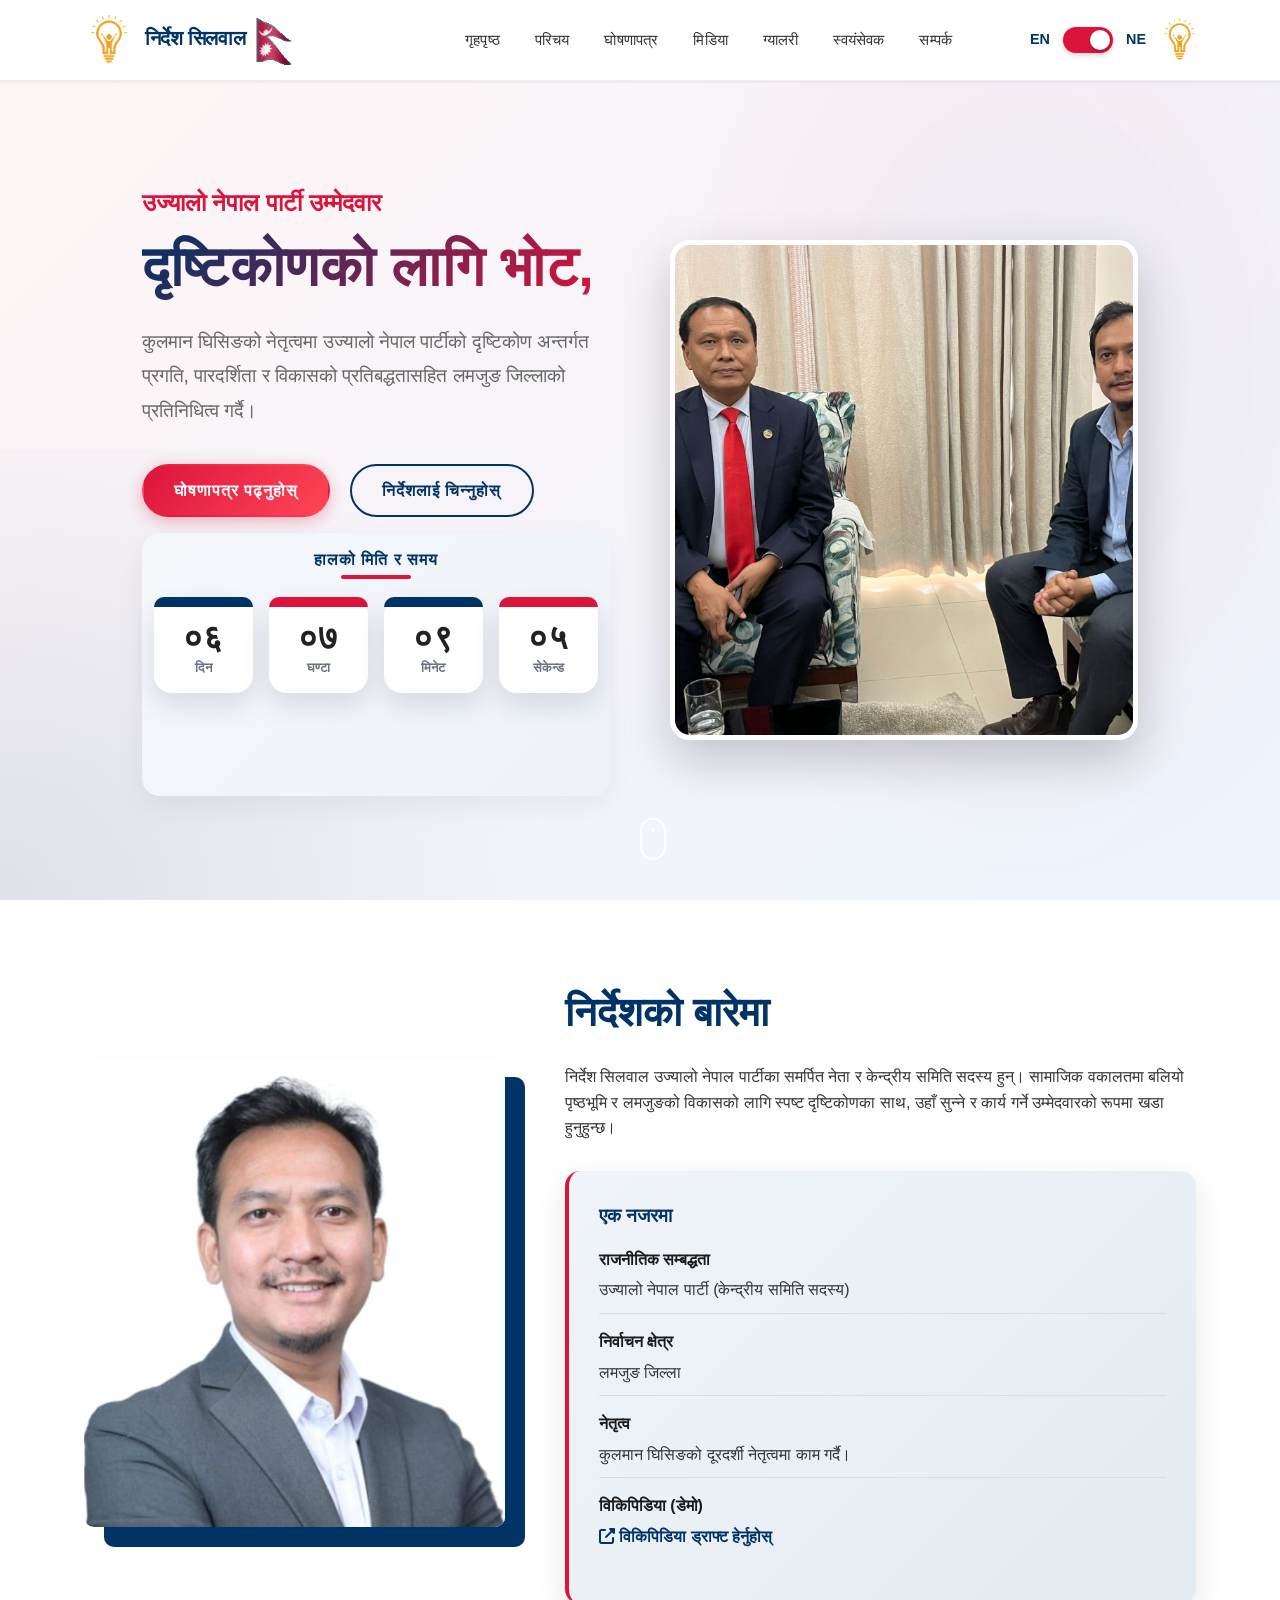
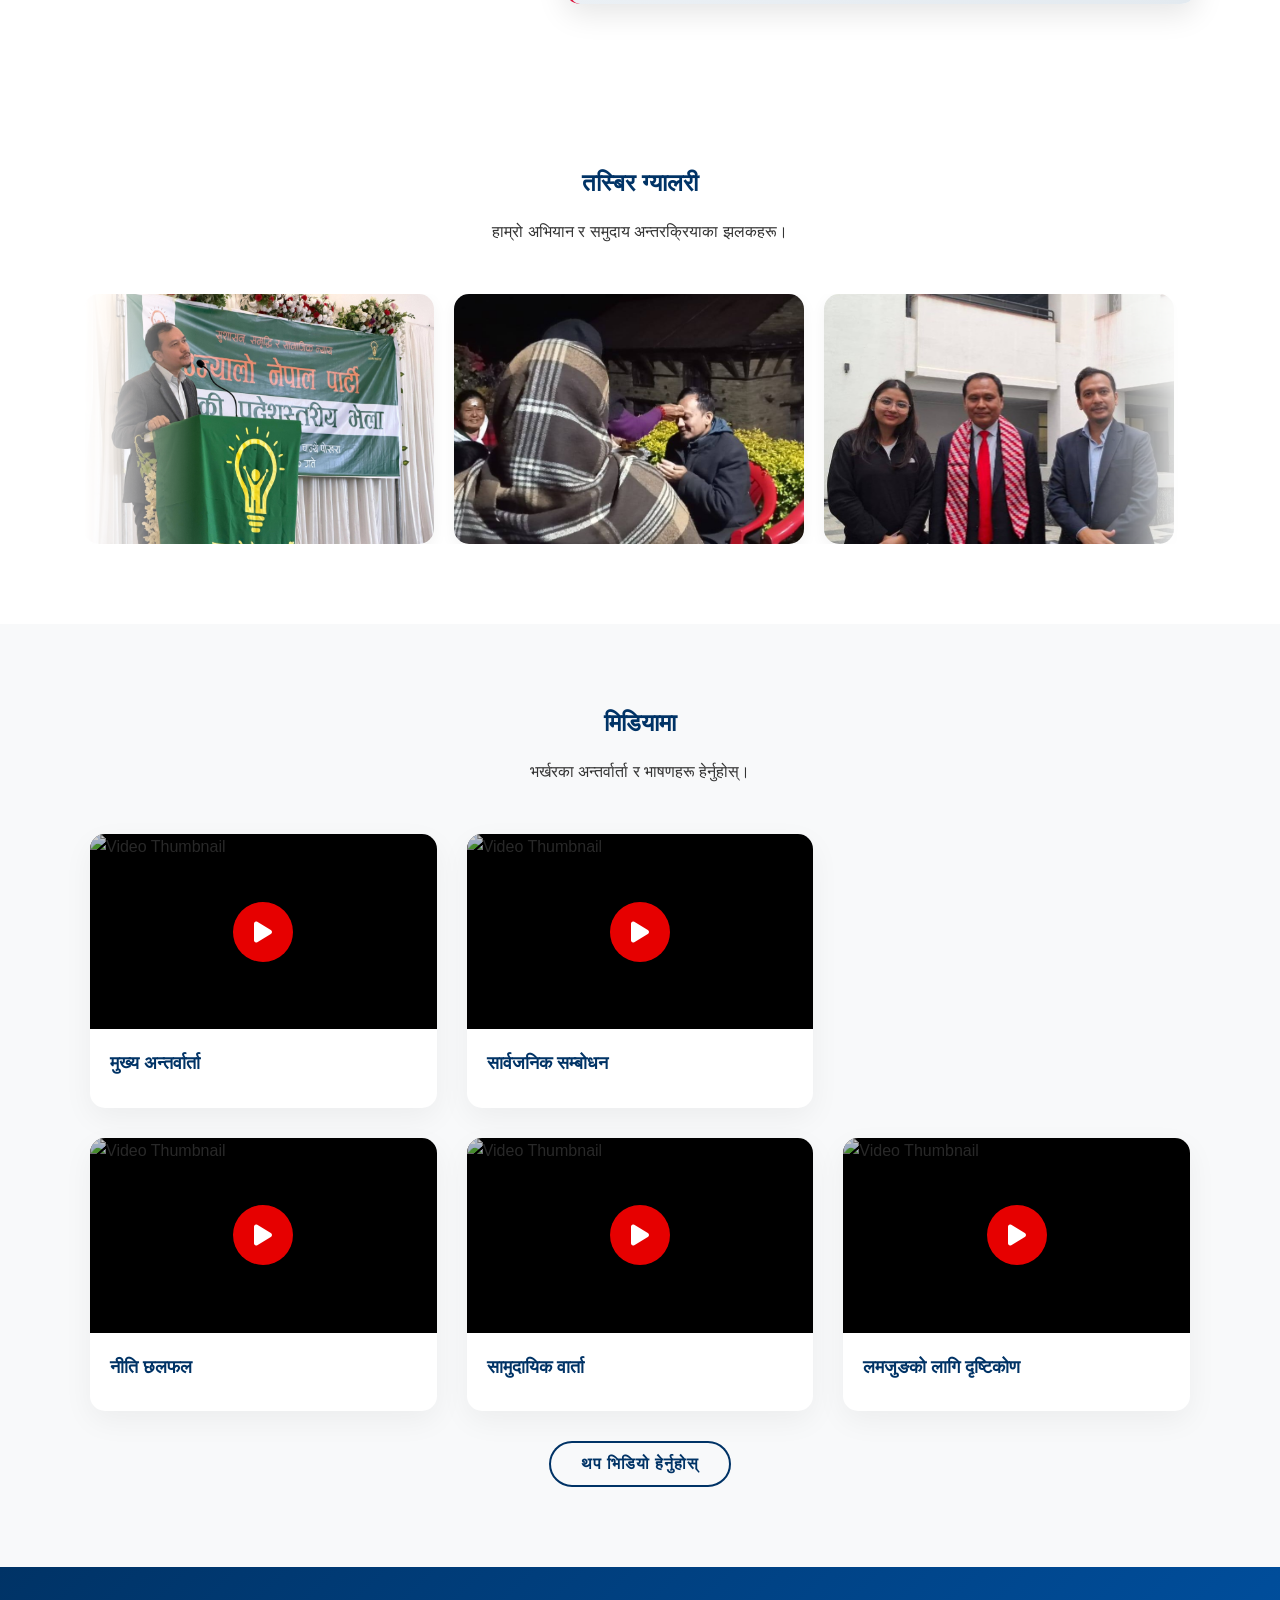
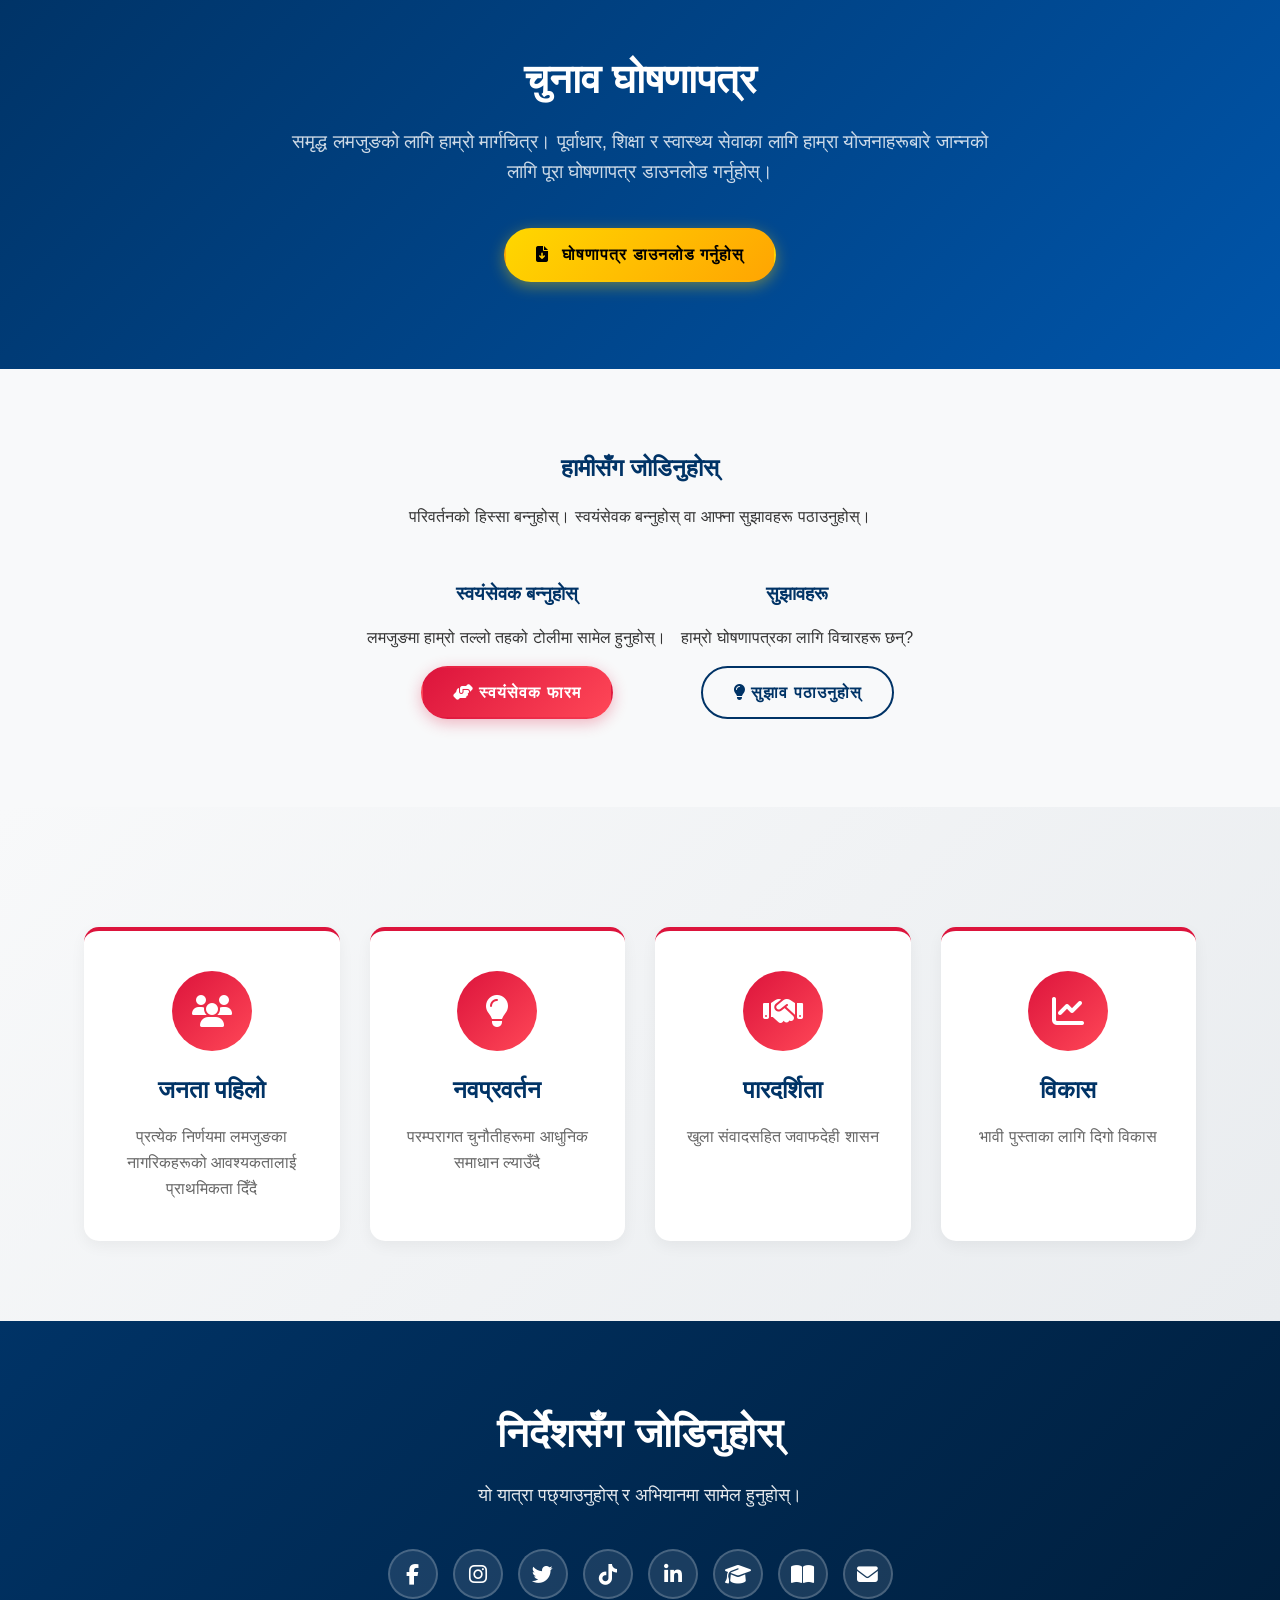
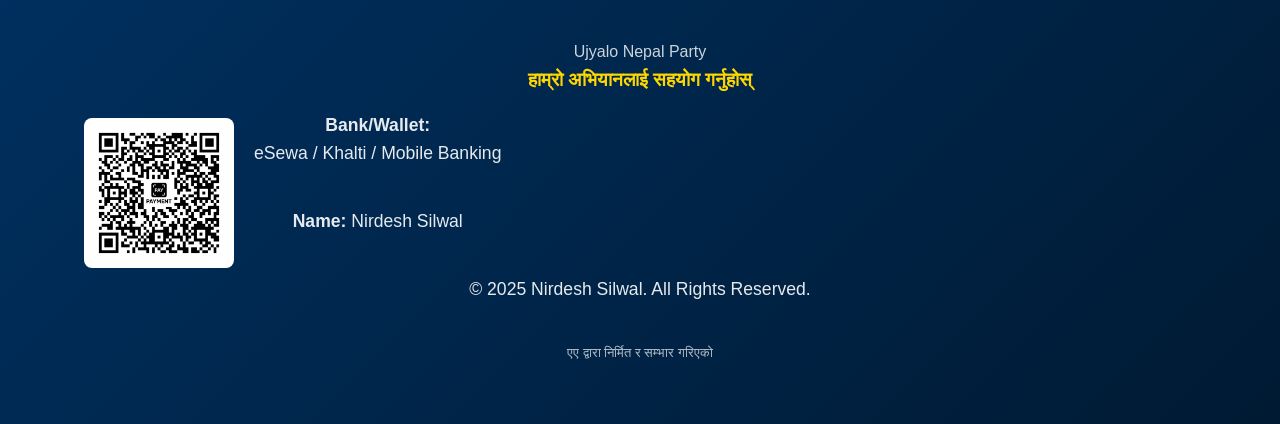
==== commit 03f62f35: "Flatten structure and add .nojekyll for deployment" ====
--- a/index.html
+++ b/index.html
@@ -72,6 +72,19 @@
 
 <body>
 
+    <!-- Preloader -->
+    <div id="preloader">
+        <div class="preloader-inner">
+            <img src="assets/party-logo.png" alt="Ujyalo Nepal Party Logo" class="preloader-logo">
+            <div class="preloader-ring"></div>
+        </div>
+    </div>
+
+    <!-- Scroll to Top Button -->
+    <button id="scroll-top" aria-label="Scroll to top">
+        <i class="fas fa-arrow-up"></i>
+    </button>
+
     <!-- Header -->
     <header>
         <div class="container">
@@ -91,11 +104,20 @@
                     <li><a href="#volunteer" data-en="Volunteer" data-ne="स्वयंसेवक">Volunteer</a></li>
                     <li><a href="#contact" data-en="Contact" data-ne="सम्पर्क">Contact</a></li>
                     <li class="mobile-only-controls">
-                        <div class="lang-toggle">
-                            <button class="lang-btn" data-lang="en">EN</button>
-                            <button class="lang-btn active" data-lang="ne">NE</button>
+                        <div class="controls-wrapper">
+                            <!-- Language Toggle Switch -->
+                            <div class="lang-toggle-switch">
+                                <span class="lang-label">EN</span>
+                                <label class="toggle-switch">
+                                    <input type="checkbox" id="lang-switch" checked>
+                                    <span class="slider"></span>
+                                </label>
+                                <span class="lang-label">NE</span>
+                            </div>
+
+                            <!-- Dark Mode Toggle -->
                             <button id="theme-toggle"
-                                style="background:none; border:none; cursor:pointer; font-size:1.1rem; color:var(--text-color); margin-left:10px;">
+                                style="background:none; border:none; cursor:pointer; font-size:1.1rem; color:var(--text-color);">
                                 <img src="assets/party-logo.png" alt="Theme Toggle" class="theme-icon">
                             </button>
                         </div>
@@ -112,7 +134,7 @@
 
     <!-- Hero Section -->
     <section id="home" class="hero">
-        <div class="container">
+        <div class="container hero-content">
             <div class="hero-text">
                 <h3 data-en="Ujyalo Nepal Party Candidate" data-ne="उज्यालो नेपाल पार्टी उम्मेदवार">उज्यालो नेपाल पार्टी
                     उम्मेदवार</h3>
@@ -129,32 +151,36 @@
                     <a href="#about" class="btn btn-outline" data-en="Meet Nirdesh"
                         data-ne="निर्देशलाई चिन्नुहोस्">निर्देशलाई चिन्नुहोस्</a>
                 </div>
+
+                <!-- Election Countdown Timer -->
+                <div class="election-countdown">
+                    <h4 class="countdown-title" data-en="Time Until Election Day" data-ne="चुनाव दिन सम्म समय">चुनाव दिन
+                        सम्म समय</h4>
+                    <div class="countdown-display" id="countdown-timer">
+                        <div class="time-box">
+                            <span class="time-value" id="days">00</span>
+                            <span class="time-label" data-en="Days" data-ne="दिन">दिन</span>
+                        </div>
+                        <div class="time-box">
+                            <span class="time-value" id="hours">00</span>
+                            <span class="time-label" data-en="Hours" data-ne="घण्टा">घण्टा</span>
+                        </div>
+                        <div class="time-box">
+                            <span class="time-value" id="minutes">00</span>
+                            <span class="time-label" data-en="Minutes" data-ne="मिनेट">मिनेट</span>
+                        </div>
+                        <div class="time-box">
+                            <span class="time-value" id="seconds">00</span>
+                            <span class="time-label" data-en="Seconds" data-ne="सेकेन्ड">सेकेन्ड</span>
+                        </div>
+                    </div>
+                    <p class="countdown-cta" data-en="Make Your Vote Count!" data-ne="आफ्नो मत गणना गर्नुहोस्!">आफ्नो मत
+                        गणना गर्नुहोस्!</p>
+                </div>
             </div>
             <div class="hero-image">
                 <div class="mini-slider">
-                    <img src="assets/NSKulman.jpg" class="active" alt="Nirdesh Silwal">
-                    <img src="assets/public.jpg" alt="Campaign">
-                    <img src="assets/bhasan.jpg" alt="Speaking">
-                    <img src="assets/NSup.jpg" alt="Ujyalo">
-                    <img src="assets/KL.jpg" alt="Gallery">
-                    <img src="assets/NS-Mic.jpg" alt="Gallery">
-                    <img src="assets/NS-debate.jpg" alt="Gallery">
-                    <img src="assets/NS-kl.jpg" alt="Gallery">
-                    <img src="assets/NS-school.jpg" alt="Gallery">
-                    <img src="assets/NS.jpeg" alt="Gallery">
-                    <img src="assets/NSlm.jpg" alt="Gallery">
-                    <img src="assets/Ns-Discussion.jpg" alt="Gallery">
-                    <img src="assets/balenmeet.jpg" alt="Gallery">
-                    <img src="assets/balenmeetNS.jpg" alt="Gallery">
-                    <img src="assets/bealemeet2.jpg" alt="Gallery">
-                    <img src="assets/bhansnnn.jpg" alt="Gallery">
-                    <img src="assets/bhasnsnnnnn.jpg" alt="Gallery">
-                    <img src="assets/bhsann.jpg" alt="Gallery">
-                    <img src="assets/kam.jpg" alt="Gallery">
-                    <img src="assets/khai.jpg" alt="Gallery">
-                    <img src="assets/mun.jpg" alt="Gallery">
-                    <img src="assets/nspublication.jpg" alt="Gallery">
-                    <img src="assets/rishi.jpg" alt="Gallery">
+                    <img src="assets/NSKulman.jpg" class="active" alt="Nirdesh Silwal with Kulman Ghising">
                 </div>
             </div>
         </div>
--- a/style.css
+++ b/style.css
@@ -212,7 +212,7 @@
 }
 
 .nepali-flag {
-    height: 10px;
+    height: 14px;
     width: auto;
     margin-left: 5px;
     display: inline-block;
@@ -241,6 +241,110 @@
     max-width: 100%;
     height: auto;
     display: block;
+}
+
+/* Preloader */
+#preloader {
+    position: fixed;
+    inset: 0;
+    /* Light mode: soft white overlay with slight tint */
+    background: rgba(255, 255, 255, 0.9);
+    display: flex;
+    align-items: center;
+    justify-content: center;
+    z-index: 2000;
+    transition: opacity 0.4s ease, visibility 0.4s ease;
+}
+
+#preloader.hidden {
+    opacity: 0;
+    visibility: hidden;
+    pointer-events: none;
+}
+
+.preloader-inner {
+    position: relative;
+    width: 110px;
+    height: 110px;
+    display: flex;
+    align-items: center;
+    justify-content: center;
+}
+
+.preloader-logo {
+    width: 70px;
+    height: 70px;
+    object-fit: contain;
+    border-radius: 50%;
+    box-shadow: 0 10px 30px rgba(0, 0, 0, 0.25);
+    background: #ffffff;
+    padding: 8px;
+}
+
+.preloader-ring {
+    position: absolute;
+    inset: 0;
+    border-radius: 999px;
+    border: 3px solid transparent;
+    border-top-color: var(--secondary-color);
+    border-bottom-color: var(--primary-color);
+    animation: preloader-spin 1s linear infinite;
+}
+
+@keyframes preloader-spin {
+    to {
+        transform: rotate(360deg);
+    }
+}
+
+/* Dark mode overlay for preloader */
+body.dark-mode #preloader {
+    background: rgba(0, 0, 0, 0.9);
+}
+
+/* Scroll-to-top button */
+#scroll-top {
+    position: fixed;
+    right: 20px;
+    bottom: 24px;
+    width: 46px;
+    height: 46px;
+    border-radius: 50%;
+    border: none;
+    outline: none;
+    background: linear-gradient(135deg, var(--secondary-color), var(--primary-color));
+    color: #fff;
+    display: flex;
+    align-items: center;
+    justify-content: center;
+    font-size: 1.1rem;
+    box-shadow: 0 10px 25px rgba(0, 0, 0, 0.25);
+    cursor: pointer;
+    opacity: 0;
+    transform: translateY(20px);
+    pointer-events: none;
+    transition: opacity 0.3s ease, transform 0.3s ease;
+    z-index: 1500;
+}
+
+#scroll-top i {
+    transform: translateY(1px);
+}
+
+#scroll-top.visible {
+    opacity: 1;
+    transform: translateY(0);
+    pointer-events: auto;
+}
+
+@media (max-width: 576px) {
+    #scroll-top {
+        right: 14px;
+        bottom: 18px;
+        width: 40px;
+        height: 40px;
+        font-size: 1rem;
+    }
 }
 
 .container {
@@ -367,57 +471,73 @@
     top: 0;
     left: 0;
     width: 100%;
-    background: rgba(255, 255, 255, 0.75);
-    backdrop-filter: blur(10px);
+    background: rgba(255, 255, 255, 0.95);
+    backdrop-filter: blur(15px);
     z-index: 1000;
-    box-shadow: 0 2px 10px rgba(0, 0, 0, 0.1);
+    box-shadow: 0 1px 3px rgba(0, 0, 0, 0.08);
+    border-bottom: 1px solid rgba(0, 51, 102, 0.08);
 }
 
 nav {
     display: flex;
     justify-content: space-between;
     align-items: center;
-    padding: 20px 0;
+    padding: 15px 0;
+    max-width: 1400px;
+    margin: 0 auto;
 }
 
 .logo {
     font-family: var(--font-heading);
-    font-size: 1.5rem;
-    font-weight: 800;
+    font-size: 1.25rem;
+    font-weight: 700;
     color: var(--primary-color);
     display: flex;
     align-items: center;
     gap: 10px;
-    animation: slideInLeft 0.8s ease-out;
-    /* Remove default click highlights */
+    letter-spacing: -0.02em;
     -webkit-tap-highlight-color: transparent;
     outline: none;
     user-select: none;
     text-decoration: none;
+    transition: opacity 0.2s ease;
+}
+
+.logo:hover {
+    opacity: 0.85;
 }
 
 .logo img {
-    height: 80px;
-    /* Increased from 40px */
+    height: 50px;
     width: auto;
-    transition: var(--transition);
+    transition: transform 0.2s ease;
 }
 
 .logo img:hover {
-    transform: scale(1.05);
+    transform: scale(1.02);
 }
 
 .nav-links {
     display: flex;
     list-style: none;
-    gap: 30px;
+    gap: 35px;
+    align-items: center;
+    flex-grow: 1;
+    /* Allow navigation to fill space for anchoring */
+    justify-content: flex-end;
 }
 
 .nav-links a {
-    font-size: 1rem;
-    font-weight: 600;
+    font-size: 0.95rem;
+    font-weight: 500;
     color: var(--text-color);
     position: relative;
+    letter-spacing: 0.01em;
+    transition: color 0.2s ease;
+}
+
+.nav-links a:hover {
+    color: var(--primary-color);
 }
 
 .nav-links a::after {
@@ -425,10 +545,11 @@
     position: absolute;
     width: 0;
     height: 2px;
-    bottom: -5px;
-    left: 0;
+    bottom: -6px;
+    left: 50%;
+    transform: translateX(-50%);
     background-color: var(--secondary-color);
-    transition: var(--transition);
+    transition: width 0.3s ease;
 }
 
 .nav-links a:hover::after {
@@ -794,6 +915,30 @@
         transform: translateX(-50%);
     }
 }
+
+/* Mobile Gallery Optimization */
+@media (max-width: 768px) {
+    .gallery-item {
+        width: 240px;
+        height: 180px;
+    }
+
+    .gallery-track {
+        gap: 15px;
+    }
+}
+
+@media (max-width: 576px) {
+    .gallery-item {
+        width: 220px;
+        height: 165px;
+    }
+
+    .gallery-track {
+        gap: 12px;
+    }
+}
+
 
 /* Forms Section */
 .form-container {
@@ -884,21 +1029,38 @@
     list-style: none;
     display: flex;
     align-items: center;
-    margin-left: 10px;
-}
-
-@media (max-width: 768px) {
-    .mobile-only-controls {
-        margin: 20px 0 0 0;
-        padding-top: 20px;
-        border-top: 1px solid rgba(0, 0, 0, 0.1);
-        width: 80%;
-        justify-content: center;
-    }
-
-    body.dark-mode .mobile-only-controls {
-        border-top-color: rgba(255, 255, 255, 0.1);
-    }
+    margin-left: 40px;
+    /* Gap from Nav Links */
+}
+
+/* Language Toggle Styling */
+.controls-wrapper {
+    display: flex;
+    align-items: center;
+    gap: 20px;
+}
+
+.lang-toggle-switch {
+    display: flex;
+    align-items: center;
+    gap: 10px;
+    min-width: 120px;
+    /* Stable width */
+    justify-content: center;
+}
+
+.lang-label {
+    font-size: 0.9rem;
+    font-weight: 600;
+    color: var(--primary-color);
+    width: 26px;
+    /* Fixed width to prevent shifting */
+    text-align: center;
+    display: inline-block;
+}
+
+body.dark-mode .lang-label {
+    color: #e0e0e0;
 }
 
 .lang-btn {
@@ -1073,13 +1235,99 @@
     gap: 15px;
 }
 
-/* Language Toggle */
-.lang-toggle {
+/* Language Toggle Switch */
+/* Language Toggle Switch */
+.lang-toggle-switch {
     display: flex;
     align-items: center;
     gap: 10px;
-}
-
+    margin-bottom: 0;
+    flex-shrink: 0;
+    /* keep width stable so it doesn't jump */
+    white-space: nowrap;
+    /* prevent EN / NE from wrapping */
+    min-width: 120px;
+    /* fixed block width so layout doesn't reflow */
+    justify-content: center;
+}
+
+.lang-label {
+    font-size: 0.9rem;
+    font-weight: 600;
+    color: var(--primary-color);
+    transition: all 0.3s ease;
+    width: 26px;
+    /* keep EN / NE width constant */
+    text-align: center;
+}
+
+.toggle-switch {
+    position: relative;
+    display: inline-block;
+    width: 50px;
+    height: 26px;
+    cursor: pointer;
+}
+
+.toggle-switch input {
+    opacity: 0;
+    width: 0;
+    height: 0;
+}
+
+.slider {
+    position: absolute;
+    top: 0;
+    left: 0;
+    right: 0;
+    bottom: 0;
+    background-color: var(--primary-color);
+    transition: 0.4s;
+    border-radius: 34px;
+    box-shadow: 0 2px 5px rgba(0, 0, 0, 0.2);
+}
+
+.slider:before {
+    position: absolute;
+    content: "";
+    height: 20px;
+    width: 20px;
+    left: 3px;
+    bottom: 3px;
+    background-color: white;
+    transition: 0.4s;
+    border-radius: 50%;
+    box-shadow: 0 2px 4px rgba(0, 0, 0, 0.2);
+}
+
+input:checked+.slider {
+    background-color: var(--secondary-color);
+}
+
+input:checked+.slider:before {
+    transform: translateX(24px);
+}
+
+.slider:hover {
+    box-shadow: 0 3px 8px rgba(0, 0, 0, 0.3);
+}
+
+/* Controls Wrapper - Desktop Defaults */
+.controls-wrapper {
+    display: flex;
+    flex-direction: row;
+    align-items: center;
+    gap: 15px;
+    padding: 0;
+    margin: 0;
+    border: none;
+}
+
+body.dark-mode .lang-label {
+    color: #e0e0e0;
+}
+
+/* Old language button styles - kept for backwards compatibility if needed elsewhere */
 .lang-btn {
     background: transparent;
     border: 2px solid var(--primary-color);
@@ -1101,6 +1349,208 @@
     color: #fff;
 }
 
+/* Election Countdown Timer – Compact card design like reference image */
+.election-countdown {
+    margin-top: 16px;
+    /* smaller so hero text stays visible */
+    padding: 14px 12px;
+    background: linear-gradient(135deg, #f5f7fb 0%, #eef2f7 100%);
+    border-radius: 18px;
+    box-shadow: 0 10px 30px rgba(0, 0, 0, 0.06);
+    text-align: center;
+}
+
+.countdown-title {
+    font-size: 1rem;
+    font-weight: 800;
+    color: #111;
+    margin-bottom: 18px;
+    letter-spacing: 1px;
+    text-transform: none;
+    position: relative;
+    display: inline-block;
+    padding-bottom: 6px;
+}
+
+.countdown-title::after {
+    content: '';
+    position: absolute;
+    left: 50%;
+    bottom: 0;
+    transform: translateX(-50%);
+    width: 70px;
+    height: 4px;
+    border-radius: 4px;
+    background: var(--secondary-color);
+}
+
+.countdown-display {
+    display: grid;
+    grid-template-columns: repeat(4, 1fr);
+    gap: 16px;
+    margin-bottom: 18px;
+}
+
+.time-box {
+    position: relative;
+    background: #ffffff;
+    border-radius: 18px;
+    padding: 18px 10px 14px;
+    box-shadow: 0 12px 28px rgba(15, 23, 42, 0.12);
+}
+
+/* coloured rounded top strip like the design */
+.time-box::before {
+    content: '';
+    position: absolute;
+    top: 0;
+    left: 0;
+    right: 0;
+    height: 10px;
+    border-radius: 18px 18px 0 0;
+    background: #003366;
+}
+
+.time-box:nth-child(2)::before,
+.time-box:nth-child(4)::before {
+    background: #DC143C;
+}
+
+.time-value {
+    display: block;
+    font-size: 2.1rem;
+    line-height: 1;
+    margin-top: 6px;
+    margin-bottom: 4px;
+    font-weight: 800;
+    color: #222;
+    font-family: var(--font-heading);
+}
+
+.time-label {
+    display: block;
+    font-size: 0.8rem;
+    font-weight: 600;
+    color: #6b7280;
+}
+
+.countdown-cta {
+    font-size: 1rem;
+    font-weight: 800;
+    color: #111;
+    margin: 0;
+    margin-top: 4px;
+    position: relative;
+    display: inline-block;
+    padding-bottom: 6px;
+}
+
+.countdown-cta::after {
+    content: '';
+    position: absolute;
+    left: 50%;
+    bottom: 0;
+    transform: translateX(-50%);
+    width: 80px;
+    height: 4px;
+    border-radius: 4px;
+    background: var(--secondary-color);
+}
+
+/* Dark mode adjustments */
+body.dark-mode .election-countdown {
+    background: linear-gradient(135deg, #101827 0%, #020617 100%);
+    box-shadow: 0 10px 30px rgba(0, 0, 0, 0.7);
+}
+
+body.dark-mode .countdown-title,
+body.dark-mode .countdown-cta {
+    color: #f9fafb;
+}
+
+body.dark-mode .time-box {
+    background: #020617;
+    box-shadow: 0 10px 26px rgba(0, 0, 0, 0.9);
+}
+
+body.dark-mode .time-box::before {
+    background: #5dade2;
+}
+
+body.dark-mode .time-box:nth-child(2)::before,
+body.dark-mode .time-box:nth-child(4)::before {
+    background: #ff6b6b;
+}
+
+body.dark-mode .time-value {
+    color: #f9fafb;
+}
+
+body.dark-mode .time-label {
+    color: #9ca3af;
+}
+
+/* Mobile sizing – keep it compact */
+@media (max-width: 768px) {
+    .election-countdown {
+        margin-top: 14px;
+        padding: 12px 10px;
+        border-radius: 16px;
+    }
+
+    .countdown-title {
+        font-size: 0.95rem;
+        margin-bottom: 14px;
+    }
+
+    .countdown-display {
+        gap: 12px;
+    }
+
+    .time-box {
+        padding: 16px 8px 12px;
+        border-radius: 16px;
+    }
+
+    .time-value {
+        font-size: 1.8rem;
+    }
+
+    .time-label {
+        font-size: 0.7rem;
+    }
+
+    .countdown-cta {
+        font-size: 0.9rem;
+    }
+}
+
+@media (max-width: 576px) {
+    .election-countdown {
+        margin-top: 12px;
+        padding: 10px 8px;
+    }
+
+    .countdown-display {
+        gap: 10px;
+    }
+
+    .time-box {
+        padding: 14px 6px 10px;
+        border-radius: 14px;
+    }
+
+    .time-value {
+        font-size: 1.6rem;
+    }
+
+    .time-label {
+        font-size: 0.65rem;
+    }
+}
+
+
+
 /* Footer removed from here as it was moved up to be with Contact section for spacing context */
 
 /* Enhanced Animations for Sections */
@@ -1160,8 +1610,39 @@
     }
 
     /* Header & Navigation */
+    /* Header & Navigation */
     header {
         padding: 5px 0;
+    }
+
+    /* Mobile Controls Override */
+    .mobile-only-controls {
+        margin: 15px 0 0 0 !important;
+        /* Forces reset of desktop margin */
+        padding: 15px 0 0 0;
+        border-top: 1px solid rgba(0, 0, 0, 0.1);
+        width: 100%;
+        display: flex;
+        justify-content: flex-start;
+    }
+
+    .controls-wrapper {
+        flex-direction: column;
+        align-items: flex-start;
+        gap: 10px;
+        padding: 0;
+        margin: 0;
+        width: auto;
+    }
+
+    body.dark-mode .mobile-only-controls {
+        border-top-color: rgba(255, 255, 255, 0.1);
+    }
+
+    .lang-toggle-switch {
+        margin-bottom: 5px;
+        min-width: 0;
+        gap: 8px;
     }
 
     nav {
@@ -1241,6 +1722,9 @@
         transition: transform 0.3s ease;
         z-index: 1001;
         /* Ensure above active menu if needed */
+        -webkit-tap-highlight-color: transparent;
+        tap-highlight-color: transparent;
+        outline: none;
     }
 
     .mobile-menu-btn.active {
@@ -1258,8 +1742,8 @@
         /* Align to right */
         left: auto;
         /* Override previous left:0 */
-        width: 50%;
-        /* Requested 50% width */
+        width: 40%;
+        /* Requested 40% width */
         max-width: none;
         /* Remove max-width restriction */
         height: 100vh;
@@ -1292,7 +1776,7 @@
         position: fixed;
         top: 0;
         right: 0;
-        width: 50%;
+        width: 40%;
         height: 100vh;
         background: rgba(255, 255, 255, 0.9);
         padding: 80px 20px 40px;
@@ -1996,14 +2480,19 @@
 .hero::before {
     content: '';
     position: absolute;
-    top: 0;
-    right: 0;
-    width: 50%;
-    height: 100%;
-    background: url('https://img.freepik.com/free-vector/abstract-connected-dots-lines-background_1017-23423.jpg') no-repeat center right/cover;
-    opacity: 0.1;
+    top: -20%;
+    right: -10%;
+    width: 60%;
+    height: 120%;
+    background: radial-gradient(ellipse at center,
+            rgba(0, 51, 102, 0.08) 0%,
+            rgba(220, 20, 60, 0.05) 40%,
+            transparent 70%);
+    opacity: 0.6;
     z-index: 0;
-    mix-blend-mode: multiply;
+    mix-blend-mode: normal;
+    filter: blur(40px);
+    animation: float 8s ease-in-out infinite;
 }
 
 .hero .container {
@@ -2459,4 +2948,106 @@
         bottom: 25px;
         transform: translateX(-50%) scale(0.85);
     }
+}
+
+/* Comprehensive Mobile Optimization for Hero Section */
+@media (max-width: 768px) {
+    .hero {
+        height: auto;
+        min-height: 70vh;
+        padding: 120px 0 40px;
+    }
+
+    .hero::before {
+        width: 100%;
+        height: 100%;
+        top: 0;
+        right: 0;
+        opacity: 0.25;
+        filter: blur(80px);
+    }
+
+    .hero .container {
+        grid-template-columns: 1fr;
+        gap: 0;
+        padding: 0 20px;
+    }
+
+    .hero-text {
+        order: 1;
+        text-align: center;
+    }
+
+    .hero-text h3 {
+        font-size: 1rem;
+        margin-bottom: 8px;
+    }
+
+    .hero-text h1 {
+        font-size: 1.85rem;
+        line-height: 1.25;
+        margin-bottom: 12px;
+    }
+
+    .hero-text p {
+        font-size: 0.95rem;
+        margin-bottom: 20px;
+        max-width: 100%;
+        line-height: 1.5;
+    }
+
+    .hero-btns {
+        flex-direction: column;
+        gap: 12px;
+        width: 100%;
+        max-width: 280px;
+        margin: 0 auto;
+    }
+
+    .hero-btns .btn {
+        width: 100%;
+        padding: 13px 18px;
+        font-size: 0.9rem;
+    }
+
+    /* Hide the entire image slider on mobile */
+    .hero-image {
+        display: none !important;
+    }
+
+    /* Hide scroll indicator on mobile */
+    .scroll-indicator {
+        display: none;
+    }
+}
+
+/* Extra small devices optimization */
+@media (max-width: 480px) {
+    .hero {
+        padding: 100px 0 30px;
+        min-height: 80vh;
+    }
+
+    .hero-text h1 {
+        font-size: 1.65rem;
+    }
+
+    .hero-text h3 {
+        font-size: 0.95rem;
+    }
+
+    .hero-text p {
+        font-size: 0.9rem;
+    }
+
+    .hero-btns .btn {
+        padding: 12px 16px;
+        font-size: 0.85rem;
+    }
+
+    .mini-slider {
+        max-height: 240px;
+        max-width: 240px;
+        border: 3px solid #fff;
+    }
 }
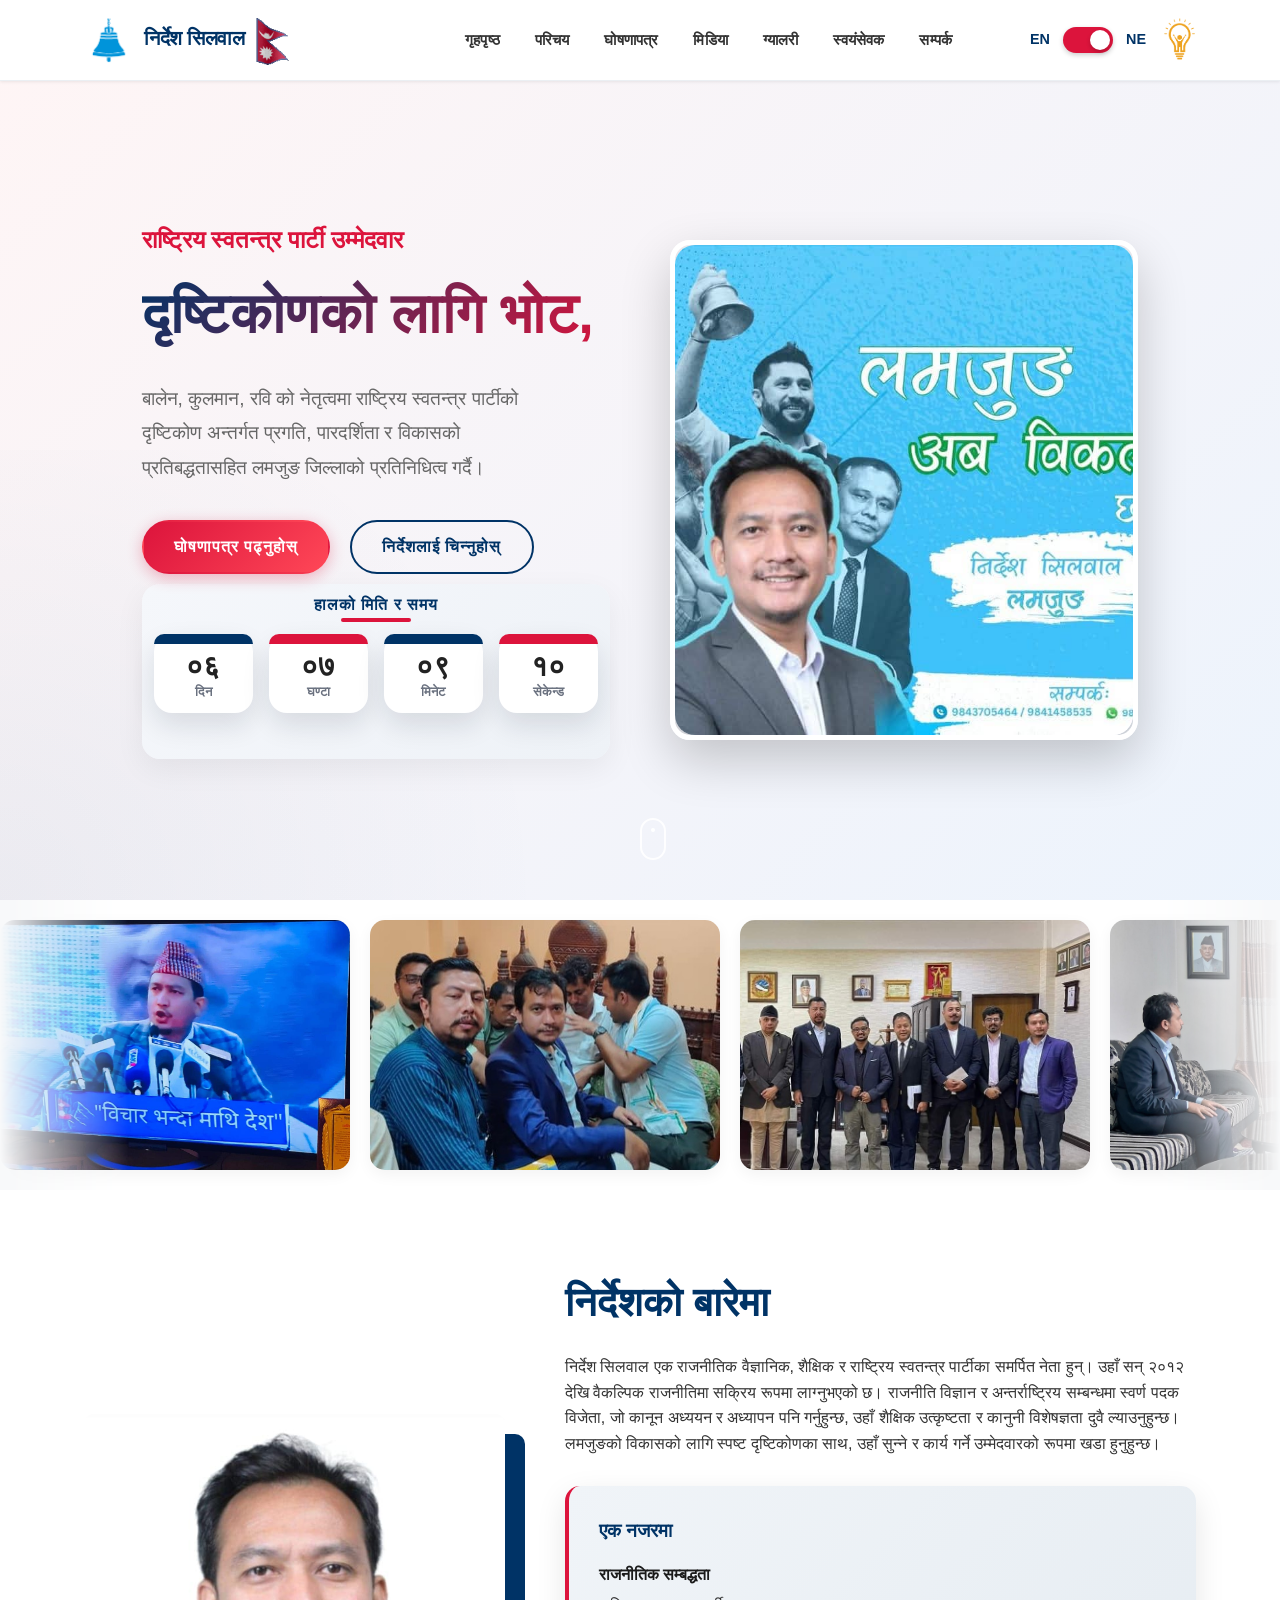
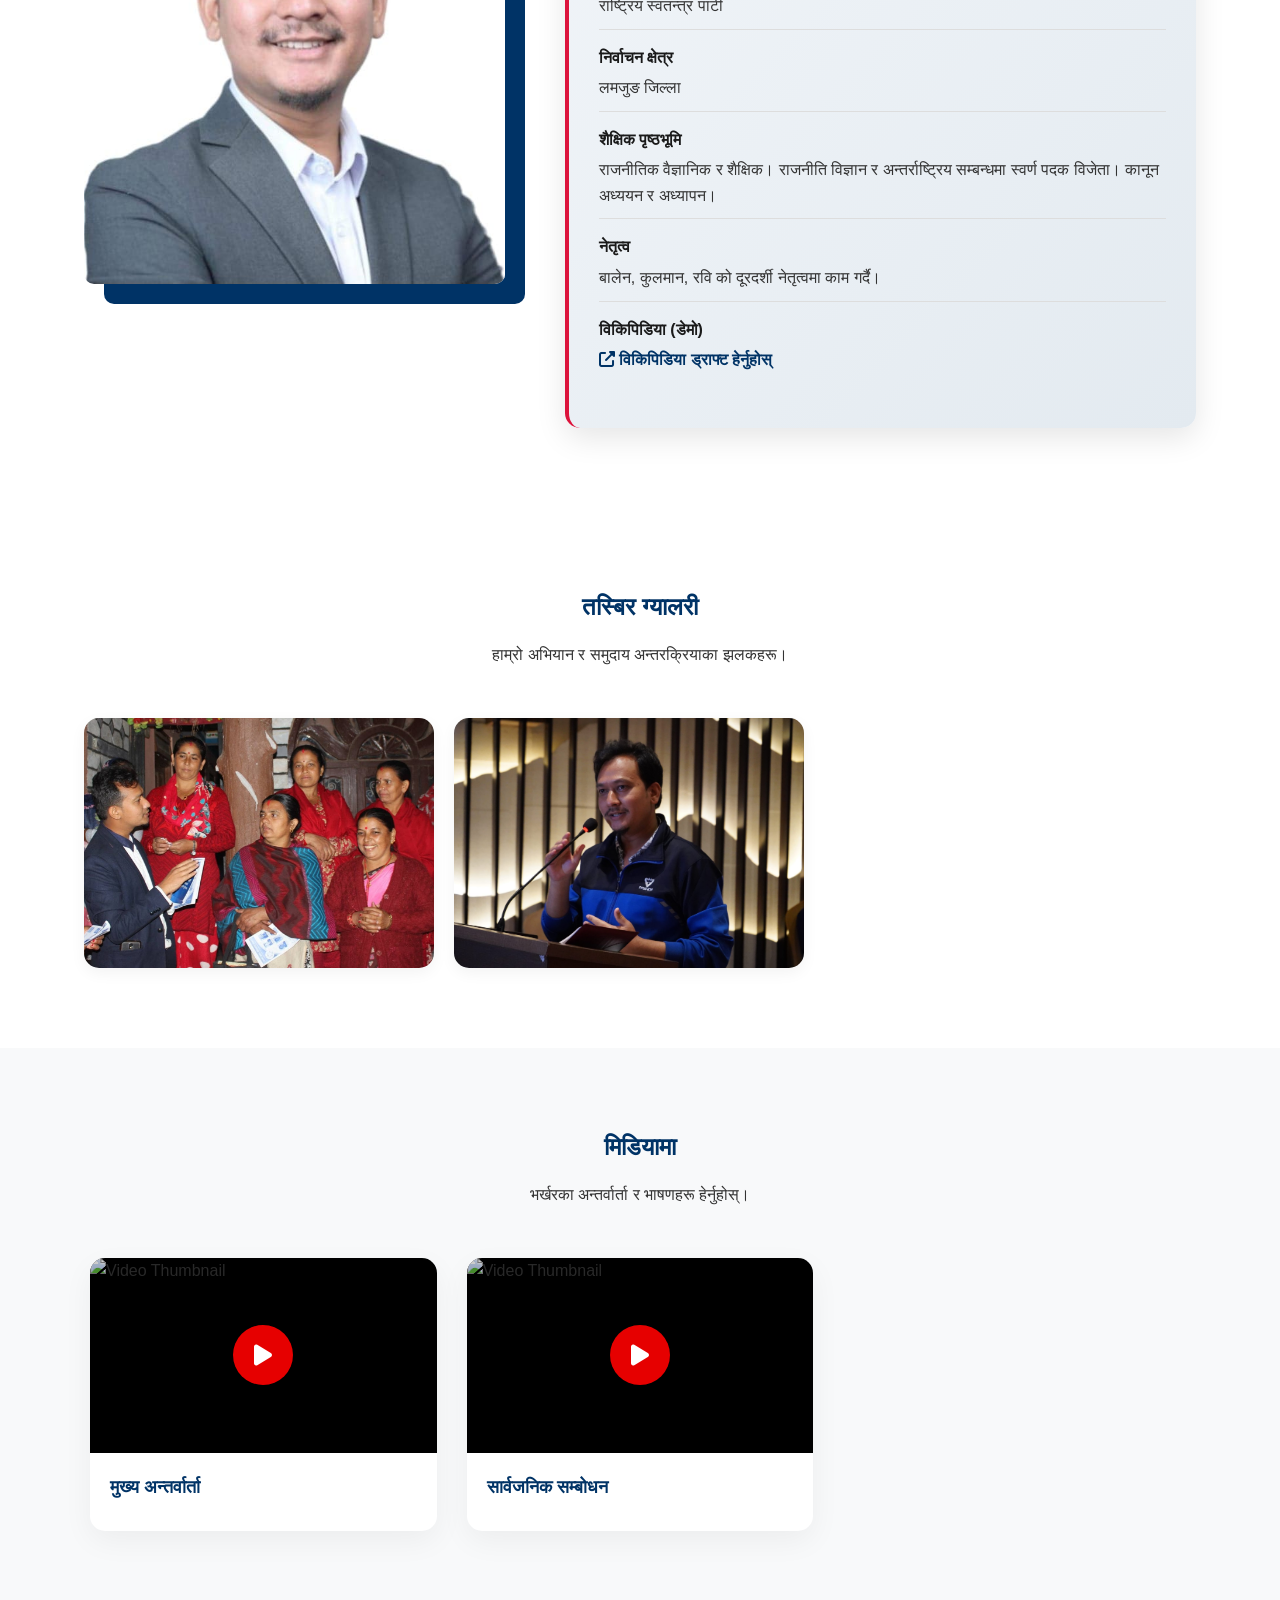
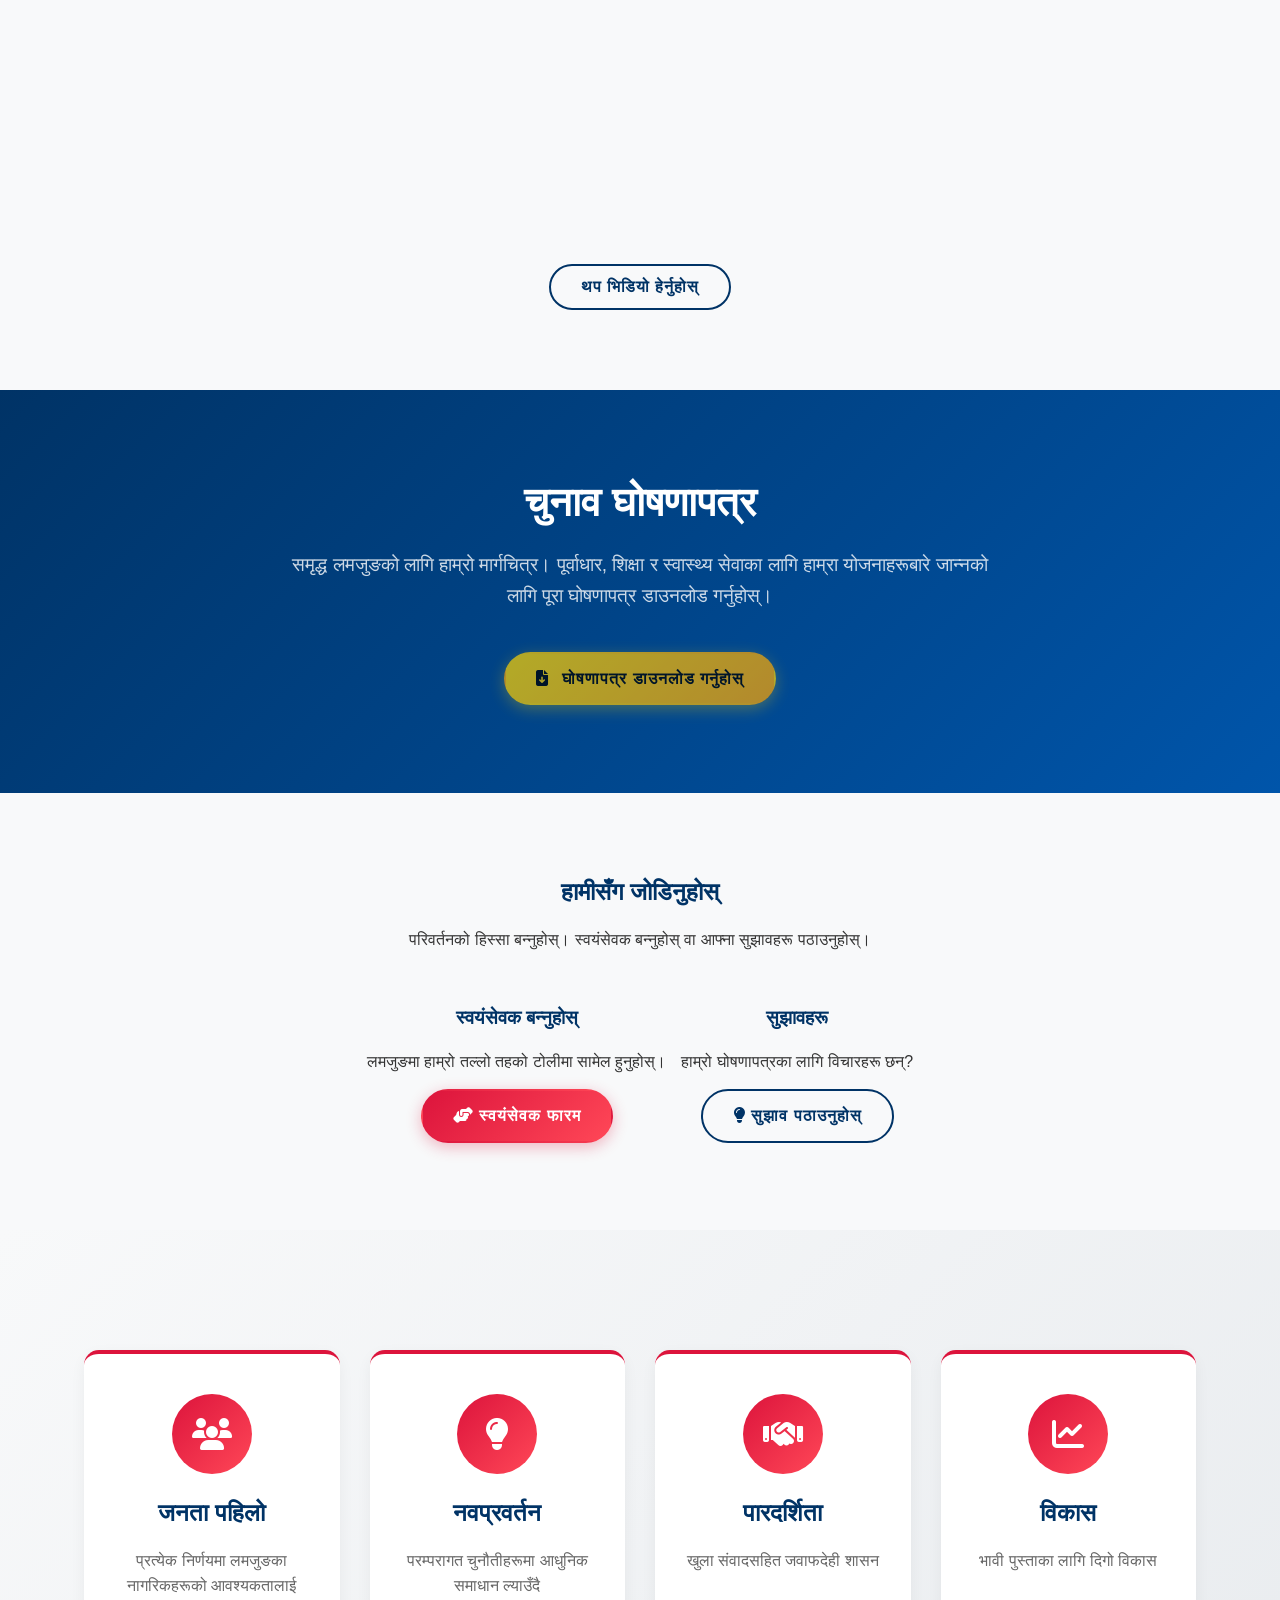
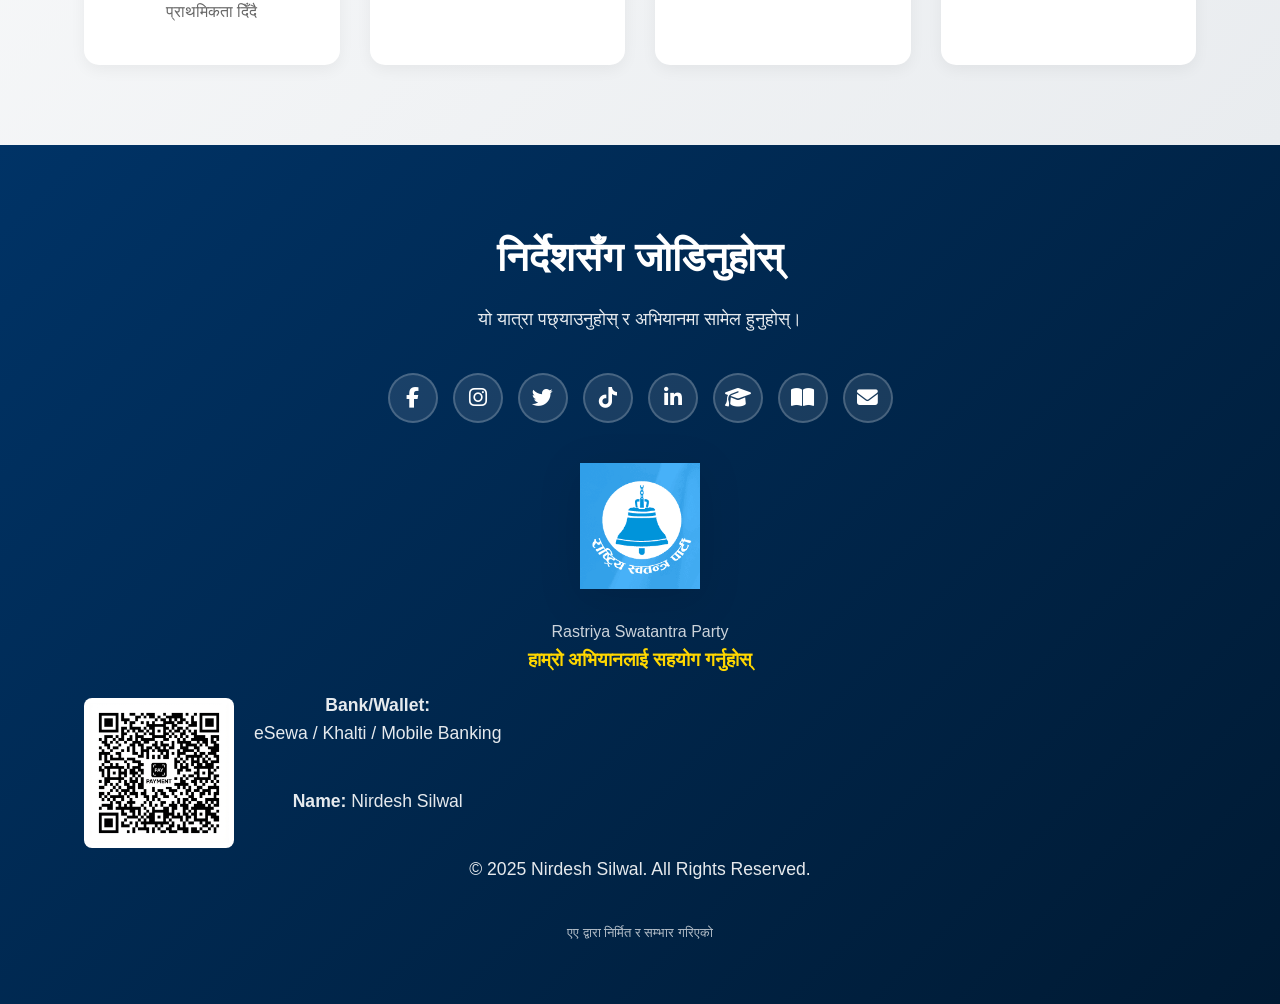
==== commit 6965af6f: "Update website content and assets" ====
--- a/index.html
+++ b/index.html
@@ -5,22 +5,22 @@
     <meta charset="UTF-8">
     <meta name="viewport" content="width=device-width, initial-scale=1.0">
     <meta name="description"
-        content="Official website of Nirdesh Silwal, Ujyalo Nepal Party Candidate from Lamjung. Representing progress, transparency, and development under Kulman Ghising's vision.">
+        content="Official website of Nirdesh Silwal, Rastriya Swatantra Party Candidate from Lamjung. Representing progress, transparency, and development under Balen, Kulman, Rabi's vision.">
     <meta name="keywords"
-        content="Nirdesh Silwal, Ujyalo Nepal Party, Lamjung, Kulman Ghising, Nepal Election, Politics, Development, Besishahar">
+        content="Nirdesh Silwal, Rastriya Swatantra Party, Lamjung, Balen, Kulman, Rabi, Nepal Election, Politics, Development, Besishahar">
     <meta name="author" content="Nirdesh Silwal Campaign">
 
     <!-- Open Graph / Facebook -->
     <meta property="og:type" content="website">
     <meta property="og:url" content="https://nirdeshsilwal.com/">
-    <meta property="og:title" content="Nirdesh Silwal | Ujyalo Nepal Party Candidate - Lamjung">
+    <meta property="og:title" content="Nirdesh Silwal | Rastriya Swatantra Party Candidate - Lamjung">
     <meta property="og:description"
         content="Vote for Vision. Vote for Nirdesh Silwal. Progress, Transparency, and Development for Lamjung.">
     <meta property="og:image" content="assets/NS.jpeg">
 
     <!-- Twitter -->
     <meta property="twitter:card" content="summary_large_image">
-    <meta property="twitter:title" content="Nirdesh Silwal | Ujyalo Nepal Party Candidate - Lamjung">
+    <meta property="twitter:title" content="Nirdesh Silwal | Rastriya Swatantra Party Candidate - Lamjung">
     <meta property="twitter:description"
         content="Vote for Vision. Vote for Nirdesh Silwal. Progress, Transparency, and Development for Lamjung.">
     <meta property="twitter:image" content="https://nirdeshsilwal.com/assets/NS.jpeg">
@@ -37,7 +37,7 @@
       "jobTitle": "Politician",
       "affiliation": {
         "@type": "Organization",
-        "name": "Ujyalo Nepal Party"
+        "name": "Rastriya Swatantra Party"
       },
       "address": {
         "@type": "PostalAddress",
@@ -53,8 +53,11 @@
     }
     </script>
 
-    <title>Nirdesh Silwal | Ujyalo Nepal Party Candidate - Lamjung</title>
-    <link rel="icon" type="image/png" href="assets/party-logo.png">
+    <title>Nirdesh Silwal | Rastriya Swatantra Party Candidate - Lamjung</title>
+    <link rel="icon" type="image/x-icon" href="assets/party-logo.ico">
+
+    <!-- Preload hero image for better LCP -->
+    <link rel="preload" as="image" href="assets/normal/Banner.jpg">
 
     <!-- Google Fonts -->
     <link rel="preconnect" href="https://fonts.googleapis.com">
@@ -75,7 +78,7 @@
     <!-- Preloader -->
     <div id="preloader">
         <div class="preloader-inner">
-            <img src="assets/party-logo.png" alt="Ujyalo Nepal Party Logo" class="preloader-logo">
+            <img src="assets/party-logo.ico" alt="Rastriya Swatantra Party Logo" class="preloader-logo">
             <div class="preloader-ring"></div>
         </div>
     </div>
@@ -91,7 +94,7 @@
             <nav>
                 <a href="#home" class="logo">
                     <!-- Party Logo -->
-                    <img src="assets/party-logo.png" alt="Ujyalo Nepal Party Logo">
+                    <img src="assets/party-logo.ico" alt="Rastriya Swatantra Party Logo">
                     <span>निर्देश सिलवाल <img class="nepali-flag" src="assets/NepalFlag.gif" alt="Nepal Flag"></span>
                 </a>
 
@@ -118,7 +121,7 @@
                             <!-- Dark Mode Toggle -->
                             <button id="theme-toggle"
                                 style="background:none; border:none; cursor:pointer; font-size:1.1rem; color:var(--text-color);">
-                                <img src="assets/party-logo.png" alt="Theme Toggle" class="theme-icon">
+                                <img src="assets/party-logoooo.png" alt="Theme Toggle" class="theme-icon">
                             </button>
                         </div>
                     </li>
@@ -136,19 +139,21 @@
     <section id="home" class="hero">
         <div class="container hero-content">
             <div class="hero-text">
-                <h3 data-en="Ujyalo Nepal Party Candidate" data-ne="उज्यालो नेपाल पार्टी उम्मेदवार">उज्यालो नेपाल पार्टी
+                <h3 data-en="Rastriya Swatantra Party Candidate" data-ne="राष्ट्रिय स्वतन्त्र पार्टी उम्मेदवार">
+                    राष्ट्रिय स्वतन्त्र पार्टी
                     उम्मेदवार</h3>
                 <h1 data-en="Vote for Vision," data-ne="दृष्टिकोणको लागि भोट,">दृष्टिकोणको लागि भोट,<br><span
                         data-en="Vote for " data-ne="भोट दिनुहोस् ">भोट दिनुहोस् </span><span
                         style="color: var(--secondary-color);">Nirdesh Silwal</span></h1>
-                <p data-en="Representing Lamjung District with a commitment to progress, transparency, and the Ujyalo Nepal Party vision under the leadership of Kulman Ghising."
-                    data-ne="कुलमान घिसिङको नेतृत्वमा उज्यालो नेपाल पार्टीको दृष्टिकोण अन्तर्गत प्रगति, पारदर्शिता र विकासको प्रतिबद्धतासहित लमजुङ जिल्लाको प्रतिनिधित्व गर्दै।">
-                    कुलमान घिसिङको नेतृत्वमा उज्यालो नेपाल पार्टीको दृष्टिकोण अन्तर्गत प्रगति, पारदर्शिता र विकासको
+                <p data-en="Representing Lamjung District with a commitment to progress, transparency, and the Rastriya Swatantra Party vision under the leadership of Balen, Kulman, Rabi."
+                    data-ne="बालेन, कुलमान, रवि को नेतृत्वमा राष्ट्रिय स्वतन्त्र पार्टीको दृष्टिकोण अन्तर्गत प्रगति, पारदर्शिता र विकासको प्रतिबद्धतासहित लमजुङ जिल्लाको प्रतिनिधित्व गर्दै।">
+                    बालेन, कुलमान, रवि को नेतृत्वमा राष्ट्रिय स्वतन्त्र पार्टीको दृष्टिकोण अन्तर्गत प्रगति, पारदर्शिता र
+                    विकासको
                     प्रतिबद्धतासहित लमजुङ जिल्लाको प्रतिनिधित्व गर्दै।</p>
                 <div class="hero-btns">
                     <a href="#manifesto" class="btn btn-primary" data-en="Read Manifesto"
                         data-ne="घोषणापत्र पढ्नुहोस्">घोषणापत्र पढ्नुहोस्</a>
-                    <a href="#about" class="btn btn-outline" data-en="Meet Nirdesh"
+                    <a href="#about" class="btn btn-outline" data-en="Know Nirdesh"
                         data-ne="निर्देशलाई चिन्नुहोस्">निर्देशलाई चिन्नुहोस्</a>
                 </div>
 
@@ -179,9 +184,7 @@
                 </div>
             </div>
             <div class="hero-image">
-                <div class="mini-slider">
-                    <img src="assets/NSKulman.jpg" class="active" alt="Nirdesh Silwal with Kulman Ghising">
-                </div>
+                <img src="assets/normal/Banner.jpg" alt="Vote for Nirdesh Silwal">
             </div>
         </div>
         <div class="scroll-indicator">
@@ -196,6 +199,75 @@
         </div>
     </section>
 
+
+    <!-- Celebrity Images Slider (Slower) - Relocated -->
+    <div class="gallery-marquee" style="margin-top: 0; background: var(--light-bg); padding: 20px 0;">
+        <div class="gallery-track">
+            <!-- Set 1 -->
+            <div class="gallery-item"><img src="assets/celibrety/469983887_1102129548587472_421814485124086387_n.jpg"
+                    alt="Celebrity Support" loading="lazy"></div>
+            <div class="gallery-item"><img src="assets/celibrety/476361811_1148089663991460_8791227448060935620_n.jpg"
+                    alt="Celebrity Support" loading="lazy"></div>
+            <div class="gallery-item"><img src="assets/celibrety/490445782_1206417728158653_3396198897099855898_n.jpg"
+                    alt="Celebrity Support" loading="lazy"></div>
+            <div class="gallery-item"><img src="assets/celibrety/517588846_24641823892075999_172221932430508891_n.jpg"
+                    alt="Celebrity Support" loading="lazy"></div>
+            <div class="gallery-item"><img src="assets/celibrety/KPoli.jpg" alt="KP Oli" loading="lazy">
+            </div>
+            <div class="gallery-item"><img src="assets/celibrety/Kpart.jpg" alt="Celebrity Support" loading="lazy">
+            </div>
+
+            <div class="gallery-item"><img src="assets/celibrety/NSKulman.jpg" alt="Kulman Ghising" loading="lazy">
+            </div>
+            <div class="gallery-item"><img src="assets/celibrety/Ravi-balen-kulman-1-1024x500-1.jpg"
+                    alt="Ravi Balen Kulman" loading="lazy"></div>
+            <div class="gallery-item"><img src="assets/celibrety/UjwalNS.jpeg" alt="Ujwal Thapa" loading="lazy">
+            </div>
+            <div class="gallery-item"><img src="assets/celibrety/balenmeet.jpg" alt="Balen Shah" loading="lazy">
+            </div>
+
+            <div class="gallery-item"><img src="assets/celibrety/bealemeet2.jpg" alt="Meet" loading="lazy">
+            </div>
+            <div class="gallery-item"><img src="assets/celibrety/kam.jpg" alt="Work" loading="lazy"></div>
+            <div class="gallery-item"><img src="assets/celibrety/khai.jpg" alt="Campaign" loading="lazy"></div>
+            <div class="gallery-item"><img src="assets/celibrety/rishi.jpg" alt="Rishi Dhamala" loading="lazy">
+            </div>
+            <div class="gallery-item"><img src="assets/celibrety/uj side.jpeg" alt="Ujwal Side" loading="lazy">
+            </div>
+
+            <!-- Set 2 (Duplicate) -->
+            <div class="gallery-item"><img src="assets/celibrety/469983887_1102129548587472_421814485124086387_n.jpg"
+                    alt="Celebrity Support" loading="lazy"></div>
+            <div class="gallery-item"><img src="assets/celibrety/476361811_1148089663991460_8791227448060935620_n.jpg"
+                    alt="Celebrity Support" loading="lazy"></div>
+            <div class="gallery-item"><img src="assets/celibrety/490445782_1206417728158653_3396198897099855898_n.jpg"
+                    alt="Celebrity Support" loading="lazy"></div>
+            <div class="gallery-item"><img src="assets/celibrety/517588846_24641823892075999_172221932430508891_n.jpg"
+                    alt="Celebrity Support" loading="lazy"></div>
+            <div class="gallery-item"><img src="assets/celibrety/KPoli.jpg" alt="KP Oli" loading="lazy">
+            </div>
+            <div class="gallery-item"><img src="assets/celibrety/Kpart.jpg" alt="Celebrity Support" loading="lazy">
+            </div>
+
+            <div class="gallery-item"><img src="assets/celibrety/NSKulman.jpg" alt="Kulman Ghising" loading="lazy">
+            </div>
+            <div class="gallery-item"><img src="assets/celibrety/Ravi-balen-kulman-1-1024x500-1.jpg"
+                    alt="Ravi Balen Kulman" loading="lazy"></div>
+            <div class="gallery-item"><img src="assets/celibrety/UjwalNS.jpeg" alt="Ujwal Thapa" loading="lazy">
+            </div>
+            <div class="gallery-item"><img src="assets/celibrety/balenmeet.jpg" alt="Balen Shah" loading="lazy">
+            </div>
+
+            <div class="gallery-item"><img src="assets/celibrety/bealemeet2.jpg" alt="Meet" loading="lazy">
+            </div>
+            <div class="gallery-item"><img src="assets/celibrety/kam.jpg" alt="Work" loading="lazy"></div>
+            <div class="gallery-item"><img src="assets/celibrety/khai.jpg" alt="Campaign" loading="lazy"></div>
+            <div class="gallery-item"><img src="assets/celibrety/rishi.jpg" alt="Rishi Dhamala" loading="lazy">
+            </div>
+            <div class="gallery-item"><img src="assets/celibrety/uj side.jpeg" alt="Ujwal Side" loading="lazy">
+            </div>
+        </div>
+    </div>
 
     <!-- About / CV Section -->
     <section id="about" class="about">
@@ -205,29 +277,39 @@
             </div>
             <div class="about-text">
                 <h2 data-en="About Nirdesh" data-ne="निर्देशको बारेमा">About Nirdesh</h2>
-                <p data-en="Nirdesh Silwal is a dedicated leader and Central Committee Member of the Ujyalo Nepal Party. With a strong background in social advocacy and a clear vision for Lamjung's development, he stands as a candidate who listens and acts."
-                    data-ne="निर्देश सिलवाल उज्यालो नेपाल पार्टीका समर्पित नेता र केन्द्रीय समिति सदस्य हुन्। सामाजिक वकालतमा बलियो पृष्ठभूमि र लमजुङको विकासको लागि स्पष्ट दृष्टिकोणका साथ, उहाँ सुन्ने र कार्य गर्ने उम्मेदवारको रूपमा खडा हुनुहुन्छ।">
-                    Nirdesh Silwal is a dedicated leader and Central Committee Member of the Ujyalo Nepal Party. With a
-                    strong background in social advocacy and a clear vision for Lamjung's development, he stands as a
-                    candidate who listens and acts.</p>
+                <p data-en="Nirdesh Silwal is a Political Scientist, Academic, and dedicated leader of the Rastriya Swatantra Party. He has been actively engaged in alternative politics since 2012 AD. A Gold Medalist in Political Science and International Relations who also studies and teaches law, he brings both academic excellence and legal expertise. With a clear vision for Lamjung's development, he stands as a candidate who listens and acts."
+                    data-ne="निर्देश सिलवाल एक राजनीतिक वैज्ञानिक, शैक्षिक र राष्ट्रिय स्वतन्त्र पार्टीका समर्पित नेता हुन्। उहाँ सन् २०१२ देखि वैकल्पिक राजनीतिमा सक्रिय रूपमा लाग्नुभएको छ। राजनीति विज्ञान र अन्तर्राष्ट्रिय सम्बन्धमा स्वर्ण पदक विजेता, जो कानून अध्ययन र अध्यापन पनि गर्नुहुन्छ, उहाँ शैक्षिक उत्कृष्टता र कानुनी विशेषज्ञता दुवै ल्याउनुहुन्छ। लमजुङको विकासको लागि स्पष्ट दृष्टिकोणका साथ, उहाँ सुन्ने र कार्य गर्ने उम्मेदवारको रूपमा खडा हुनुहुन्छ।">
+                    Nirdesh Silwal is a Political Scientist, Academic, and dedicated leader of the Rastriya Swatantra
+                    Party. He has been actively engaged in alternative politics since 2012 AD. A Gold Medalist in
+                    Political Science and International Relations who also studies and teaches
+                    law, he brings both academic
+                    excellence and legal expertise. With a clear vision for Lamjung's development, he stands as a
+                    candidate who listens and
+                    acts.</p>
 
                 <div class="cv-highlight">
                     <h3 data-en="At a Glance" data-ne="एक नजरमा">At a Glance</h3>
                     <div class="cv-item">
                         <h4 data-en="Political Affiliation" data-ne="राजनीतिक सम्बद्धता">Political Affiliation</h4>
-                        <p data-en="Ujyalo Nepal Party (Central Committee Member)"
-                            data-ne="उज्यालो नेपाल पार्टी (केन्द्रीय समिति सदस्य)">Ujyalo Nepal Party (Central Committee
-                            Member)</p>
+                        <p data-en="Rastriya Swatantra Party" data-ne="राष्ट्रिय स्वतन्त्र पार्टी">Rastriya Swatantra
+                            Party</p>
                     </div>
                     <div class="cv-item">
                         <h4 data-en="Constituency" data-ne="निर्वाचन क्षेत्र">Constituency</h4>
                         <p data-en="Lamjung District" data-ne="लमजुङ जिल्ला">Lamjung District</p>
                     </div>
                     <div class="cv-item">
+                        <h4 data-en="Academic Background" data-ne="शैक्षिक पृष्ठभूमि">Academic Background</h4>
+                        <p data-en="Political Scientist & Academic. Gold Medalist in Political Science and International Relations. Studies and Teaches Law."
+                            data-ne="राजनीतिक वैज्ञानिक र शैक्षिक। राजनीति विज्ञान र अन्तर्राष्ट्रिय सम्बन्धमा स्वर्ण पदक विजेता। कानून अध्ययन र अध्यापन।">
+                            Political Scientist & Academic. Gold Medalist in Political Science and International
+                            Relations. Studies and Teaches Law.</p>
+                    </div>
+                    <div class="cv-item">
                         <h4 data-en="Leadership" data-ne="नेतृत्व">Leadership</h4>
-                        <p data-en="Working under the visionary leadership of Kulman Ghising."
-                            data-ne="कुलमान घिसिङको दूरदर्शी नेतृत्वमा काम गर्दै।">Working under the visionary
-                            leadership of Kulman Ghising.</p>
+                        <p data-en="Working under the visionary leadership of Balen, Kulman, Rabi."
+                            data-ne="बालेन, कुलमान, रवि को दूरदर्शी नेतृत्वमा काम गर्दै।">Working under the visionary
+                            leadership of Balen, Kulman, Rabi.</p>
                     </div>
                     <div class="cv-item">
                         <h4 data-en="Wikipedia (Demo)" data-ne="विकिपिडिया (डेमो)">Wikipedia (Demo)</h4>
@@ -251,49 +333,62 @@
                     interactions.</p>
             </div>
             <!-- Auto-Scrolling Marquee Gallery -->
-            <div class="gallery-marquee">
-                <div class="gallery-track">
-                    <!-- Set 1 -->
-                    <div class="gallery-item"><img src="assets/NSup.jpg" alt="Campaign Event" loading="lazy"></div>
-                    <div class="gallery-item"><img src="assets/NSlm.jpg" alt="Lamjung Interaction" loading="lazy"></div>
-                    <div class="gallery-item"><img src="assets/NS-kl.jpg" alt="Group Discussion" loading="lazy"></div>
-                    <div class="gallery-item"><img src="assets/NS-debate.jpg" alt="Political Debate" loading="lazy">
-                    </div>
-                    <div class="gallery-item"><img src="assets/NS-school.jpg" alt="School Visit" loading="lazy"></div>
-                    <div class="gallery-item"><img src="assets/Ns-Discussion.jpg" alt="Public Discussion"
-                            loading="lazy"></div>
-                    <div class="gallery-item"><img src="assets/NS-Mic.jpg" alt="Public Speech" loading="lazy"></div>
-                    <!-- New Images -->
-                    <div class="gallery-item"><img src="assets/bealemeet2.jpg" alt="Meeting" loading="lazy"></div>
-                    <div class="gallery-item"><img src="assets/public.jpg" alt="Public Event" loading="lazy"></div>
-                    <div class="gallery-item"><img src="assets/kam.jpg" alt="Work" loading="lazy"></div>
-                    <div class="gallery-item"><img src="assets/bhasan.jpg" alt="Speech" loading="lazy"></div>
-                    <div class="gallery-item"><img src="assets/khai.jpg" alt="Campaign" loading="lazy"></div>
-                    <div class="gallery-item"><img src="assets/rishi.jpg" alt="Rishi" loading="lazy"></div>
-                    <div class="gallery-item"><img src="assets/balenmeetNS.jpg" alt="Meeting with Balen" loading="lazy">
-                    </div>
-
-                    <!-- Set 2 (Duplicate for Seamless Loop) -->
-                    <div class="gallery-item"><img src="assets/NSup.jpg" alt="Campaign Event" loading="lazy"></div>
-                    <div class="gallery-item"><img src="assets/NSlm.jpg" alt="Lamjung Interaction" loading="lazy"></div>
-                    <div class="gallery-item"><img src="assets/NS-kl.jpg" alt="Group Discussion" loading="lazy"></div>
-                    <div class="gallery-item"><img src="assets/NS-debate.jpg" alt="Political Debate" loading="lazy">
-                    </div>
-                    <div class="gallery-item"><img src="assets/NS-school.jpg" alt="School Visit" loading="lazy"></div>
-                    <div class="gallery-item"><img src="assets/Ns-Discussion.jpg" alt="Public Discussion"
-                            loading="lazy"></div>
-                    <div class="gallery-item"><img src="assets/NS-Mic.jpg" alt="Public Speech" loading="lazy"></div>
-                    <!-- New Images Duplicate -->
-                    <div class="gallery-item"><img src="assets/bealemeet2.jpg" alt="Meeting" loading="lazy"></div>
-                    <div class="gallery-item"><img src="assets/public.jpg" alt="Public Event" loading="lazy"></div>
-                    <div class="gallery-item"><img src="assets/kam.jpg" alt="Work" loading="lazy"></div>
-                    <div class="gallery-item"><img src="assets/bhasan.jpg" alt="Speech" loading="lazy"></div>
-                    <div class="gallery-item"><img src="assets/khai.jpg" alt="Campaign" loading="lazy"></div>
-                    <div class="gallery-item"><img src="assets/rishi.jpg" alt="Rishi" loading="lazy"></div>
-                    <div class="gallery-item"><img src="assets/balenmeetNS.jpg" alt="Meeting with Balen" loading="lazy">
-                    </div>
-                </div>
-            </div>
+            <div class="gallery-track">
+                <!-- Set 1 -->
+                <div class="gallery-item"><img
+                        src="assets/normal/506293939_3173287696159343_5937658968192671114_n - Copy.jpg"
+                        alt="Campaign Event" loading="lazy"></div>
+
+                <div class="gallery-item"><img src="assets/normal/NS-Mic.jpg" alt="Public Speech" loading="lazy"></div>
+                <div class="gallery-item"><img src="assets/normal/NS-debate.jpg" alt="Political Debate" loading="lazy">
+                </div>
+                <div class="gallery-item"><img src="assets/normal/NS-school.jpg" alt="School Visit" loading="lazy">
+                </div>
+                <div class="gallery-item"><img src="assets/normal/Ns-Discussion.jpg" alt="Public Discussion"
+                        loading="lazy"></div>
+                <div class="gallery-item"><img src="assets/normal/bhasan.jpg" alt="Speech" loading="lazy"></div>
+                <div class="gallery-item"><img src="assets/normal/public.jpg" alt="Public Event" loading="lazy"></div>
+                <div class="gallery-item"><img src="assets/normal/triveni - Copy.jpg" alt="Triveni" loading="lazy">
+                </div>
+                <div class="gallery-item"><img src="assets/normal/protest.jpeg" alt="Protest" loading="lazy"></div>
+                <div class="gallery-item"><img src="assets/normal/MUNn.jpg.jpeg" alt="Event" loading="lazy"></div>
+                <div class="gallery-item"><img src="assets/normal/NSSamsad.jpeg" alt="Samsad" loading="lazy"></div>
+                <div class="gallery-item"><img src="assets/normal/Bibeksheel - Copy.jpeg" alt="Bibeksheel"
+                        loading="lazy"></div>
+                <div class="gallery-item"><img src="assets/normal/tika.jpeg" alt="Tika" loading="lazy"></div>
+
+                <div class="gallery-item gallery-item-wide"><img src="assets/normal/Banner.jpg" alt="Banner"
+                        loading="lazy"></div>
+
+                <!-- Set 2 (Duplicate for Seamless Loop) -->
+                <div class="gallery-item"><img
+                        src="assets/normal/506293939_3173287696159343_5937658968192671114_n - Copy.jpg"
+                        alt="Campaign Event" loading="lazy"></div>
+
+                <div class="gallery-item"><img src="assets/normal/NS-Mic.jpg" alt="Public Speech" loading="lazy"></div>
+                <div class="gallery-item"><img src="assets/normal/NS-debate.jpg" alt="Political Debate" loading="lazy">
+                </div>
+                <div class="gallery-item"><img src="assets/normal/NS-school.jpg" alt="School Visit" loading="lazy">
+                </div>
+                <div class="gallery-item"><img src="assets/normal/Ns-Discussion.jpg" alt="Public Discussion"
+                        loading="lazy"></div>
+                <div class="gallery-item"><img src="assets/normal/bhasan.jpg" alt="Speech" loading="lazy"></div>
+                <div class="gallery-item"><img src="assets/normal/public.jpg" alt="Public Event" loading="lazy"></div>
+                <div class="gallery-item"><img src="assets/normal/triveni - Copy.jpg" alt="Triveni" loading="lazy">
+                </div>
+                <div class="gallery-item"><img src="assets/normal/protest.jpeg" alt="Protest" loading="lazy"></div>
+                <div class="gallery-item"><img src="assets/normal/MUNn.jpg.jpeg" alt="Event" loading="lazy"></div>
+                <div class="gallery-item"><img src="assets/normal/NSSamsad.jpeg" alt="Samsad" loading="lazy"></div>
+                <div class="gallery-item"><img src="assets/normal/Bibeksheel - Copy.jpeg" alt="Bibeksheel"
+                        loading="lazy"></div>
+                <div class="gallery-item"><img src="assets/normal/tika.jpeg" alt="Tika" loading="lazy"></div>
+                <div class="gallery-item"><img src="assets/normal/bhansnnn.jpg" alt="Event" loading="lazy"></div>
+                <div class="gallery-item"><img src="assets/normal/bhsann.jpg" alt="Speech" loading="lazy"></div>
+                <div class="gallery-item gallery-item-wide"><img src="assets/normal/Banner.jpg" alt="Banner"
+                        loading="lazy"></div>
+            </div>
+
+
         </div>
     </section>
 
@@ -402,7 +497,7 @@
                 data-ne="समृद्ध लमजुङको लागि हाम्रो मार्गचित्र। पूर्वाधार, शिक्षा र स्वास्थ्य सेवाका लागि हाम्रा योजनाहरूबारे जान्नको लागि पूरा घोषणापत्र डाउनलोड गर्नुहोस्।">
                 समृद्ध लमजुङको लागि हाम्रो मार्गचित्र। पूर्वाधार, शिक्षा र स्वास्थ्य सेवाका लागि हाम्रा योजनाहरूबारे
                 जान्नको लागि पूरा घोषणापत्र डाउनलोड गर्नुहोस्।</p>
-            <a href="assets/manifesto.pdf" download class="btn btn-manifesto">
+            <a href="javascript:void(0)" class="btn btn-manifesto" style="cursor: default; opacity: 0.7;">
                 <i class="fas fa-file-download"></i> <span data-en="Download Manifesto (PDF)"
                     data-ne="घोषणापत्र डाउनलोड गर्नुहोस्">घोषणापत्र डाउनलोड गर्नुहोस्</span>
             </a>
@@ -515,8 +610,12 @@
                                 class="fas fa-envelope"></i></a>
                     </div>
 
+                    <div class="footer-branding" style="margin-bottom: 20px;">
+                        <img alt="Rastriya Swatantra Party" src="assets/rsp-logo-circular.png" width="180" height="auto"
+                            decoding="async" class="lawLogo-img" loading="lazy">
+                    </div>
                     <div class="footer-links">
-                        <a href="https://www.unp.org.np/" target="_blank">Ujyalo Nepal Party</a>
+                        <a href="https://www.rsp.org.np/" target="_blank">Rastriya Swatantra Party</a>
                     </div>
                 </div>
 
--- a/style.css
+++ b/style.css
@@ -126,7 +126,7 @@
 }
 
 body.dark-mode header {
-    background: rgba(26, 26, 26, 0.75);
+    background: rgba(26, 26, 26, 1);
 }
 
 body.dark-mode .hero {
@@ -529,7 +529,7 @@
 
 .nav-links a {
     font-size: 0.95rem;
-    font-weight: 500;
+    font-weight: 600;
     color: var(--text-color);
     position: relative;
     letter-spacing: 0.01em;
@@ -565,23 +565,19 @@
 /* Hero Section */
 .hero {
     height: 100vh;
+    min-height: 700px;
     display: flex;
     align-items: center;
     background: linear-gradient(135deg, #f0f4f8 0%, #d9e2ec 100%);
     position: relative;
     overflow: hidden;
-    padding-top: 80px;
+    padding-top: 150px;
+    /* Increased from 100px to prevent header cropping */
 }
 
 .hero::before {
-    content: '';
-    position: absolute;
-    top: -50%;
-    right: -50%;
-    width: 100%;
-    height: 100%;
-    background: radial-gradient(circle, rgba(220, 20, 60, 0.1) 0%, transparent 70%);
-    animation: float 6s ease-in-out infinite;
+    display: none;
+    /* Remove overlay */
 }
 
 .hero::after {
@@ -591,16 +587,22 @@
     left: -50%;
     width: 100%;
     height: 100%;
-    background: radial-gradient(circle, rgba(0, 51, 102, 0.1) 0%, transparent 70%);
+    background: radial-gradient(circle, rgba(0, 51, 102, 0.05) 0%, transparent 70%);
     animation: float 8s ease-in-out infinite reverse;
 }
 
 .hero-content {
     display: grid;
-    grid-template-columns: 1fr 1fr;
-    gap: 50px;
-    gap: 50px;
-    align-items: center;
+    grid-template-columns: 1.2fr 1fr;
+    /* Text left, Image right */
+    gap: 60px;
+    align-items: stretch;
+    position: relative;
+    z-index: 1;
+    text-align: left;
+    /* Left align text */
+    max-width: 1200px;
+    margin: 0 auto;
 }
 
 .hero-image img {
@@ -617,12 +619,14 @@
     color: var(--secondary-color);
     font-size: 1.5rem;
     margin-bottom: 10px;
+    font-weight: 700;
 }
 
 .hero-text h1 {
     font-size: 3.5rem;
-    line-height: 1.3;
+    line-height: 1.5;
     margin-bottom: 20px;
+    padding: 10px 0;
     color: var(--dark-bg);
     background: linear-gradient(135deg, var(--primary-color), var(--secondary-color));
     -webkit-background-clip: text;
@@ -634,16 +638,23 @@
 
 .hero-text p {
     font-size: 1.2rem;
-    color: #666;
-    margin-bottom: 30px;
-    max-width: 500px;
+    color: #4a4a4a;
+    /* Professional dark grey */
+    margin-bottom: 35px;
+    max-width: 90%;
+    margin-left: 0;
+    margin-right: 0;
     opacity: 0;
     animation: slideUpReveal 1s ease-out 0.3s forwards;
+    font-weight: 500;
+    line-height: 1.7;
 }
 
 .hero-btns {
     display: flex;
     gap: 20px;
+    justify-content: flex-start;
+    /* Left align buttons */
     flex-wrap: wrap;
     opacity: 0;
     animation: slideUpReveal 1s ease-out 0.6s forwards;
@@ -652,13 +663,23 @@
 .hero-image {
     position: relative;
     z-index: 1;
+    border: none;
+    border-radius: 0;
+    box-shadow: none;
+    padding: 0;
 }
 
 .hero-image img {
-    border-radius: 20px;
-    box-shadow: 0 20px 50px rgba(0, 0, 0, 0.2);
+    border-radius: 0;
+    box-shadow: none;
+    width: 100%;
+    height: 100%;
+    object-fit: cover;
     /* mask-image: linear-gradient(to bottom, black 80%, transparent 100%); */
 }
+
+
+
 
 /* About Section */
 .about {
@@ -873,6 +894,13 @@
     width: fit-content;
     gap: 20px;
     animation: scroll-right-to-left 60s linear infinite;
+}
+
+.gallery-track-slower {
+    display: flex;
+    width: fit-content;
+    gap: 20px;
+    animation: scroll-right-to-left 90s linear infinite;
 }
 
 .gallery-item {
@@ -1351,9 +1379,8 @@
 
 /* Election Countdown Timer – Compact card design like reference image */
 .election-countdown {
-    margin-top: 16px;
-    /* smaller so hero text stays visible */
-    padding: 14px 12px;
+    margin-top: 10px;
+    padding: 8px 12px 6px;
     background: linear-gradient(135deg, #f5f7fb 0%, #eef2f7 100%);
     border-radius: 18px;
     box-shadow: 0 10px 30px rgba(0, 0, 0, 0.06);
@@ -1364,12 +1391,12 @@
     font-size: 1rem;
     font-weight: 800;
     color: #111;
-    margin-bottom: 18px;
+    margin-bottom: 12px;
     letter-spacing: 1px;
     text-transform: none;
     position: relative;
     display: inline-block;
-    padding-bottom: 6px;
+    padding-bottom: 4px;
 }
 
 .countdown-title::after {
@@ -1388,14 +1415,14 @@
     display: grid;
     grid-template-columns: repeat(4, 1fr);
     gap: 16px;
-    margin-bottom: 18px;
+    margin-bottom: 8px;
 }
 
 .time-box {
     position: relative;
     background: #ffffff;
     border-radius: 18px;
-    padding: 18px 10px 14px;
+    padding: 14px 10px 10px;
     box-shadow: 0 12px 28px rgba(15, 23, 42, 0.12);
 }
 
@@ -1418,10 +1445,10 @@
 
 .time-value {
     display: block;
-    font-size: 2.1rem;
+    font-size: 1.8rem;
     line-height: 1;
-    margin-top: 6px;
-    margin-bottom: 4px;
+    margin-top: 4px;
+    margin-bottom: 2px;
     font-weight: 800;
     color: #222;
     font-family: var(--font-heading);
@@ -1435,14 +1462,13 @@
 }
 
 .countdown-cta {
-    font-size: 1rem;
+    font-size: 0.95rem;
     font-weight: 800;
     color: #111;
-    margin: 0;
-    margin-top: 4px;
+    margin: 0 !important;
     position: relative;
     display: inline-block;
-    padding-bottom: 6px;
+    padding-bottom: 5px;
 }
 
 .countdown-cta::after {
@@ -1452,8 +1478,8 @@
     bottom: 0;
     transform: translateX(-50%);
     width: 80px;
-    height: 4px;
-    border-radius: 4px;
+    height: 3px;
+    border-radius: 3px;
     background: var(--secondary-color);
 }
 
@@ -1513,7 +1539,7 @@
     }
 
     .time-value {
-        font-size: 1.8rem;
+        font-size: 1.6rem;
     }
 
     .time-label {
@@ -1541,7 +1567,7 @@
     }
 
     .time-value {
-        font-size: 1.6rem;
+        font-size: 1.4rem;
     }
 
     .time-label {
@@ -1591,6 +1617,25 @@
 .gallery-item img {
     transition: all 0.3s ease;
 }
+
+.gallery-fit-contain img {
+    object-fit: contain !important;
+    width: 100%;
+    height: 100%;
+    background-color: var(--light-bg);
+}
+
+.gallery-item-wide {
+    width: 650px !important;
+}
+
+@media (max-width: 768px) {
+    .gallery-item-wide {
+        width: 400px !important;
+    }
+}
+
+
 
 .gallery-item:hover img {
     transform: scale(1.1);
@@ -1723,7 +1768,7 @@
         z-index: 1001;
         /* Ensure above active menu if needed */
         -webkit-tap-highlight-color: transparent;
-        tap-highlight-color: transparent;
+
         outline: none;
     }
 
@@ -1830,7 +1875,8 @@
         min-height: 100vh;
         padding: 100px 0 50px;
         display: block;
-        /* Original display */
+        background-position: center top;
+        /* Keep the banner visible but adjust position if needed */
     }
 
     .hero-content {
@@ -2476,6 +2522,29 @@
         background-position: 0% 50%;
     }
 }
+
+/* Branding Logo Styling */
+.lawLogo-img {
+    max-width: 120px;
+    /* Reduced specific for circular logo */
+    height: auto;
+    display: block;
+    transition: transform 0.3s ease;
+    filter: drop-shadow(0 10px 20px rgba(0, 0, 0, 0.1));
+    margin: 0 auto;
+}
+
+.lawLogo-img:hover {
+    transform: scale(1.1) rotate(5deg);
+}
+
+@media (max-width: 768px) {
+    .lawLogo-img {
+        max-width: 140px;
+        margin: 0 auto;
+    }
+}
+
 
 .hero::before {
     content: '';
@@ -2733,6 +2802,55 @@
 
 /* Mobile Responsive */
 @media (max-width: 768px) {
+
+    /* Swap gallery sections on mobile only */
+    body {
+        display: flex;
+        flex-direction: column;
+    }
+
+    header {
+        order: -100;
+    }
+
+    .hero {
+        order: -90;
+    }
+
+    /* Celebrity slider moves down to where main gallery was */
+    .gallery-marquee {
+        order: -60;
+    }
+
+    .about {
+        order: -80;
+    }
+
+    /* Main gallery moves up to where celebrity slider was */
+    .gallery {
+        order: -85;
+    }
+
+    .media {
+        order: -50;
+    }
+
+    .manifesto {
+        order: -40;
+    }
+
+    .volunteer {
+        order: -30;
+    }
+
+    .highlights {
+        order: -20;
+    }
+
+    .contact {
+        order: -10;
+    }
+
     .highlights-grid {
         grid-template-columns: 1fr;
         gap: 20px;
@@ -2927,18 +3045,23 @@
 
 @keyframes scrollDisk {
     0% {
+        opacity: 0;
+        top: 20px;
+    }
+
+    20% {
+        opacity: 1;
+        top: 20px;
+    }
+
+    80% {
         opacity: 1;
         top: 8px;
     }
 
-    50% {
-        opacity: 1;
-        top: 20px;
-    }
-
     100% {
         opacity: 0;
-        top: 20px;
+        top: 8px;
     }
 }
 
@@ -2955,7 +3078,22 @@
     .hero {
         height: auto;
         min-height: 70vh;
-        padding: 120px 0 40px;
+        padding: 120px 0 20px;
+        /* Reduced bottom padding from 40px to 20px */
+    }
+
+    /* Reduce spacing for celebrity slider on mobile */
+    .gallery-marquee {
+        padding: 10px 0 !important;
+        /* Reduced from 20px */
+        margin-top: 0 !important;
+        margin-bottom: 0 !important;
+    }
+
+    /* Reduce gallery section padding on mobile */
+    .gallery {
+        padding: 30px 0 !important;
+        /* Reduced from default 80px */
     }
 
     .hero::before {
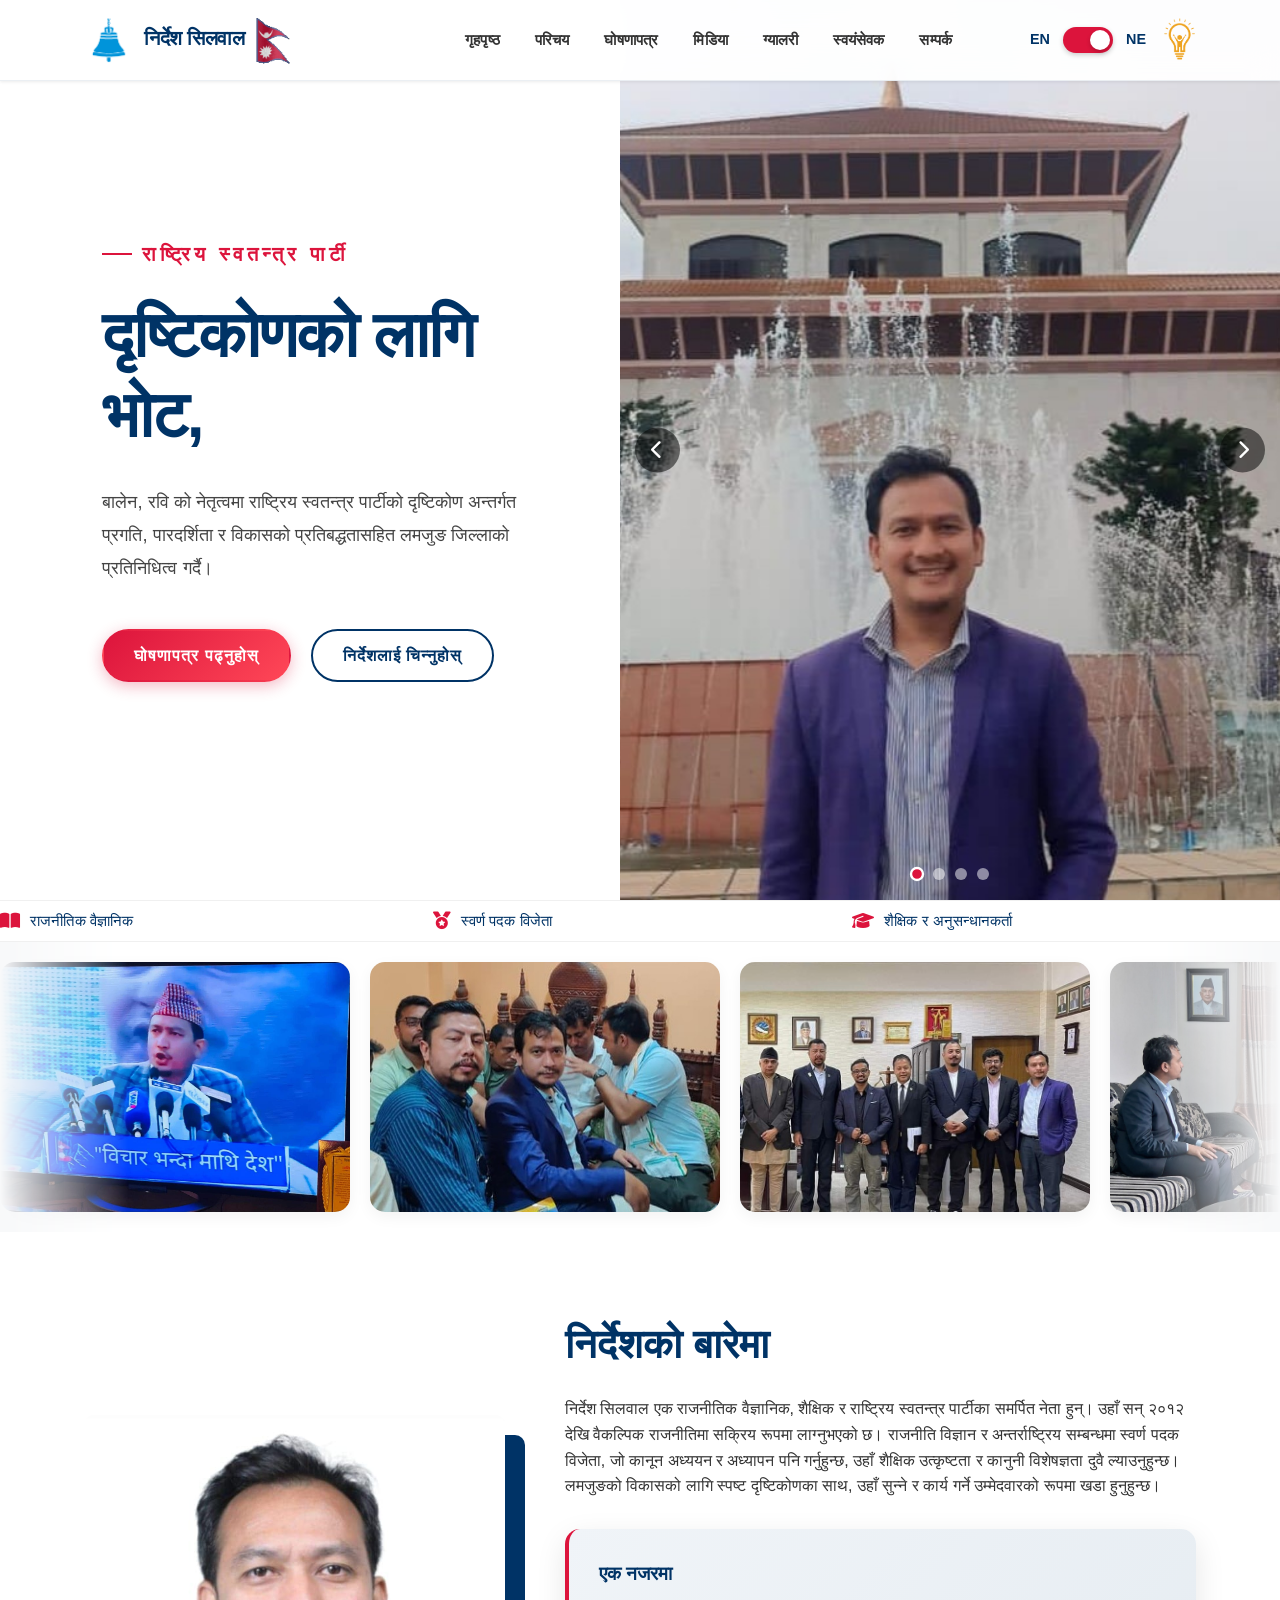
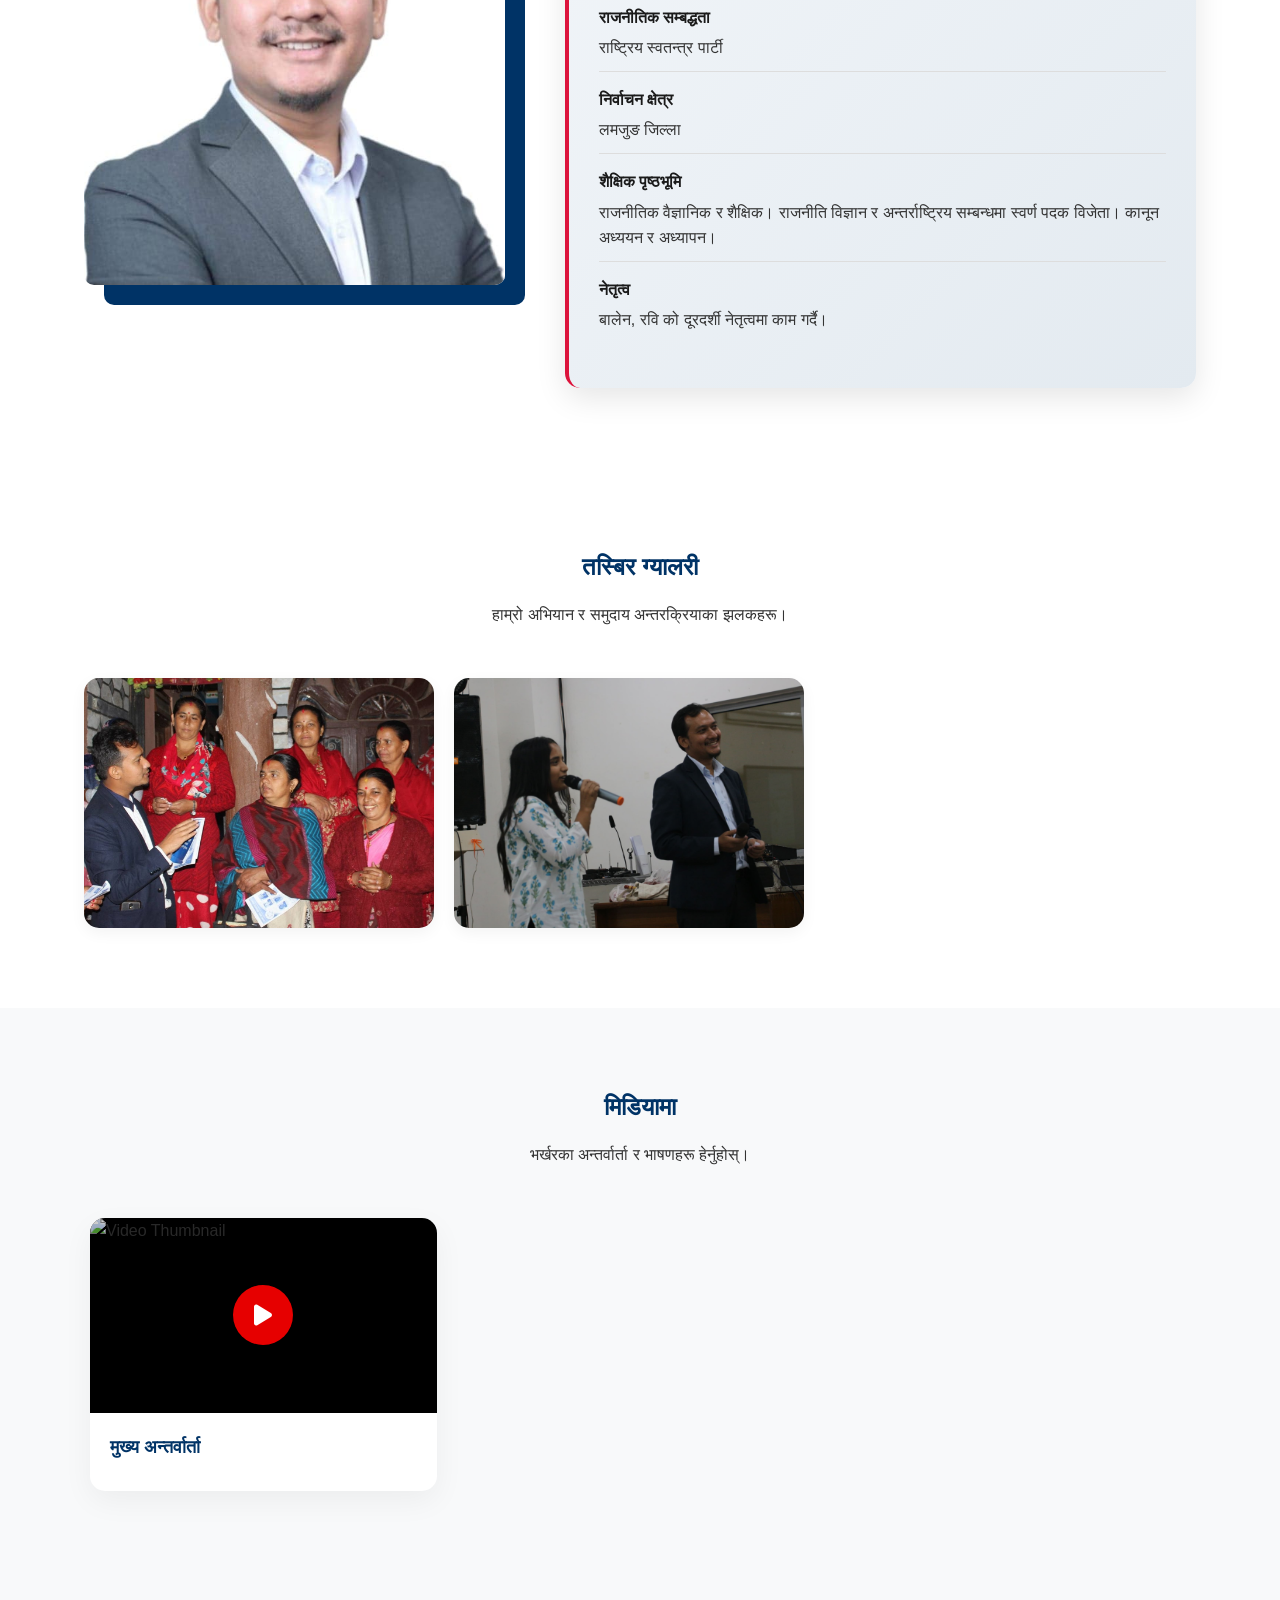
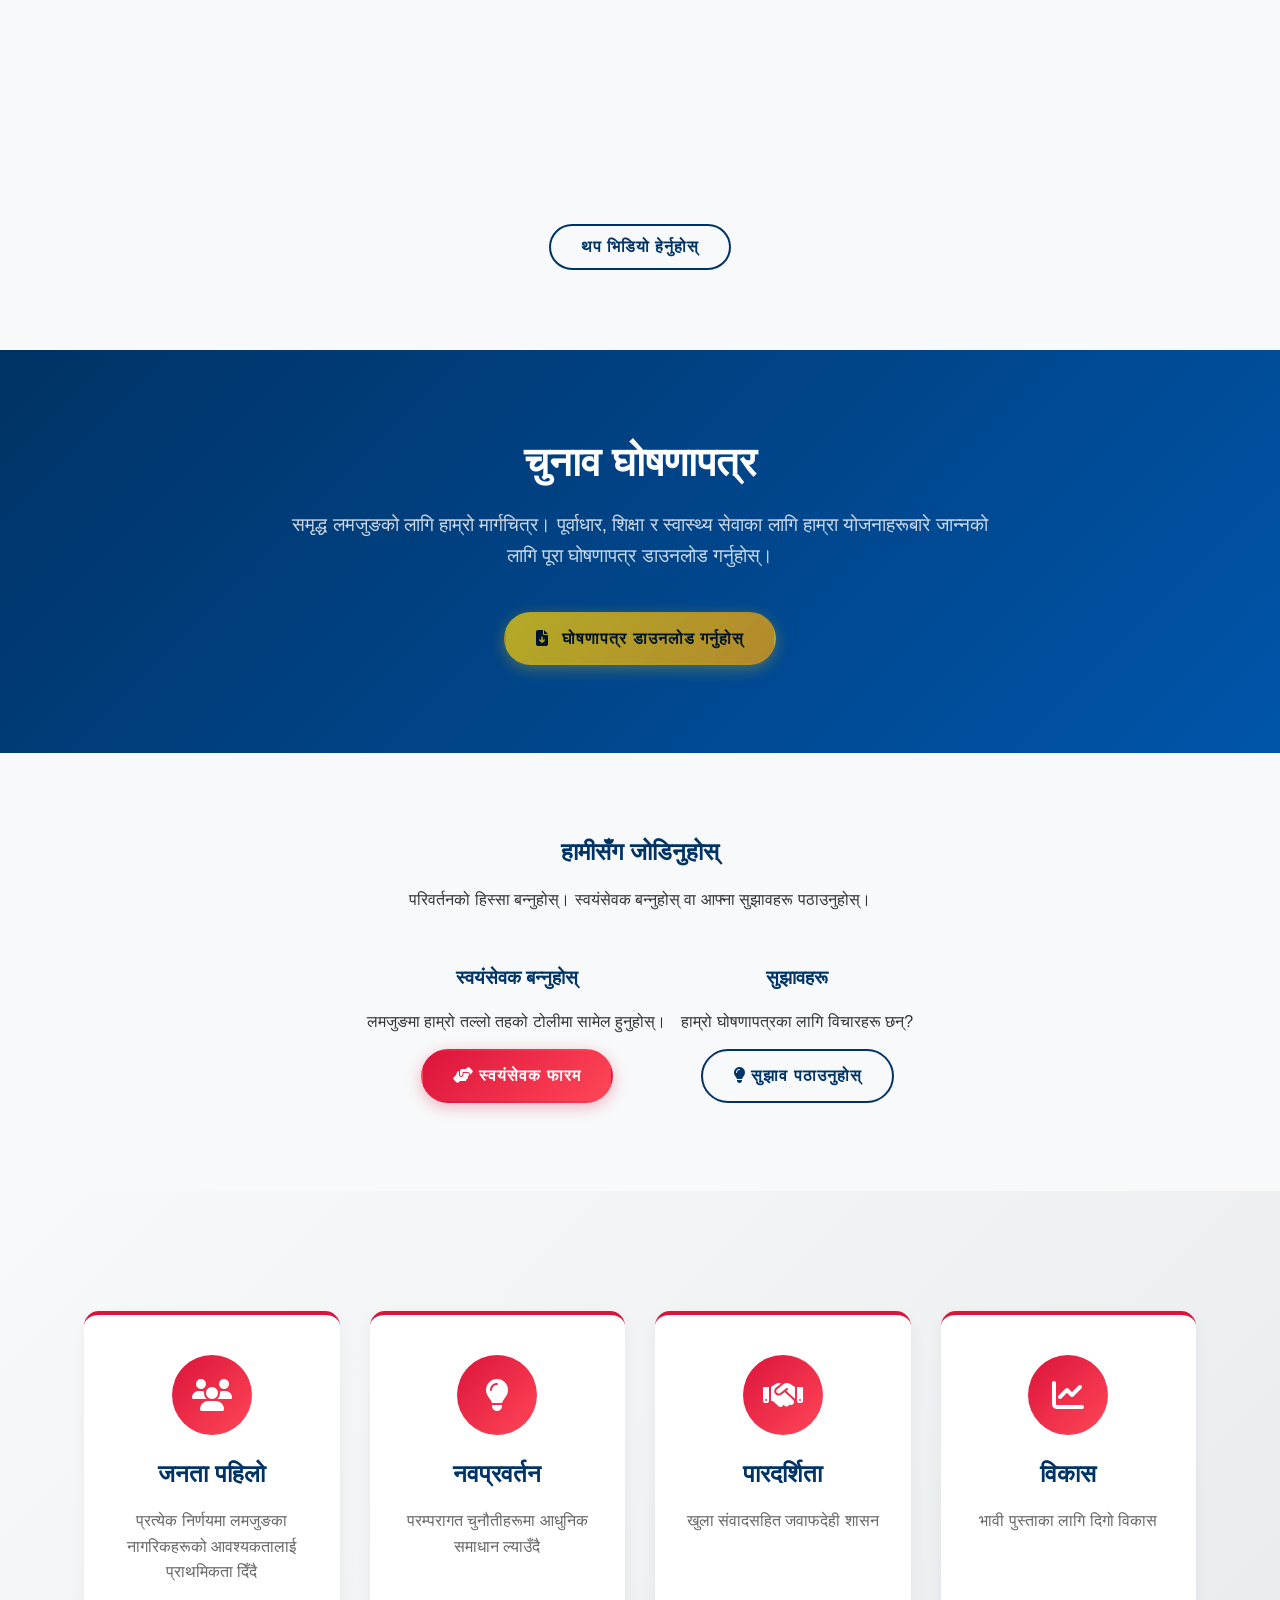
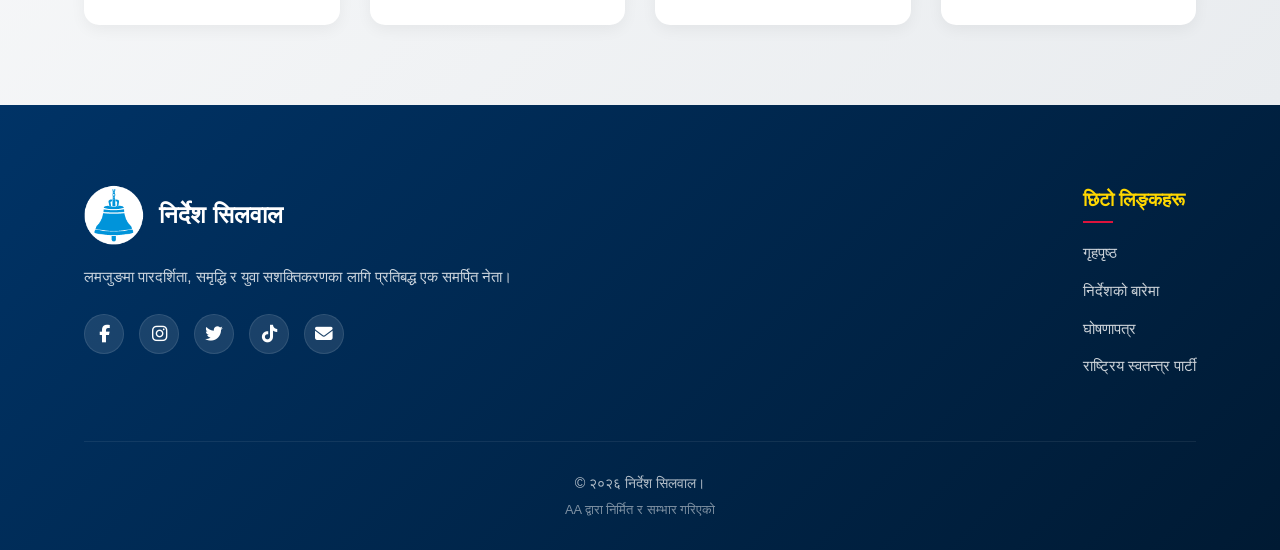
==== commit bc4a2e64: "Pushed Quick Links further to the right and optimized mobile footer layout. Also updated assets alig" ====
--- a/index.html
+++ b/index.html
@@ -5,9 +5,9 @@
     <meta charset="UTF-8">
     <meta name="viewport" content="width=device-width, initial-scale=1.0">
     <meta name="description"
-        content="Official website of Nirdesh Silwal, Rastriya Swatantra Party Candidate from Lamjung. Representing progress, transparency, and development under Balen, Kulman, Rabi's vision.">
+        content="Official website of Nirdesh Silwal, Rastriya Swatantra Party Candidate from Lamjung. Representing progress, transparency, and development under Balen, Rabi's vision.">
     <meta name="keywords"
-        content="Nirdesh Silwal, Rastriya Swatantra Party, Lamjung, Balen, Kulman, Rabi, Nepal Election, Politics, Development, Besishahar">
+        content="Nirdesh Silwal, Rastriya Swatantra Party, Lamjung, Balen, Rabi, Nepal Election, Politics, Development, Besishahar">
     <meta name="author" content="Nirdesh Silwal Campaign">
 
     <!-- Open Graph / Facebook -->
@@ -137,17 +137,16 @@
 
     <!-- Hero Section -->
     <section id="home" class="hero">
-        <div class="container hero-content">
+        <div class="hero-content">
             <div class="hero-text">
-                <h3 data-en="Rastriya Swatantra Party Candidate" data-ne="राष्ट्रिय स्वतन्त्र पार्टी उम्मेदवार">
-                    राष्ट्रिय स्वतन्त्र पार्टी
-                    उम्मेदवार</h3>
+                <h3 data-en="Rastriya Swatantra Party" data-ne="राष्ट्रिय स्वतन्त्र पार्टी">
+                    राष्ट्रिय स्वतन्त्र पार्टी</h3>
                 <h1 data-en="Vote for Vision," data-ne="दृष्टिकोणको लागि भोट,">दृष्टिकोणको लागि भोट,<br><span
                         data-en="Vote for " data-ne="भोट दिनुहोस् ">भोट दिनुहोस् </span><span
                         style="color: var(--secondary-color);">Nirdesh Silwal</span></h1>
-                <p data-en="Representing Lamjung District with a commitment to progress, transparency, and the Rastriya Swatantra Party vision under the leadership of Balen, Kulman, Rabi."
-                    data-ne="बालेन, कुलमान, रवि को नेतृत्वमा राष्ट्रिय स्वतन्त्र पार्टीको दृष्टिकोण अन्तर्गत प्रगति, पारदर्शिता र विकासको प्रतिबद्धतासहित लमजुङ जिल्लाको प्रतिनिधित्व गर्दै।">
-                    बालेन, कुलमान, रवि को नेतृत्वमा राष्ट्रिय स्वतन्त्र पार्टीको दृष्टिकोण अन्तर्गत प्रगति, पारदर्शिता र
+                <p data-en="Representing Lamjung District with a commitment to progress, transparency, and the Rastriya Swatantra Party vision under the leadership of Balen, Rabi."
+                    data-ne="बालेन, रवि को नेतृत्वमा राष्ट्रिय स्वतन्त्र पार्टीको दृष्टिकोण अन्तर्गत प्रगति, पारदर्शिता र विकासको प्रतिबद्धतासहित लमजुङ जिल्लाको प्रतिनिधित्व गर्दै।">
+                    बालेन, रवि को नेतृत्वमा राष्ट्रिय स्वतन्त्र पार्टीको दृष्टिकोण अन्तर्गत प्रगति, पारदर्शिता र
                     विकासको
                     प्रतिबद्धतासहित लमजुङ जिल्लाको प्रतिनिधित्व गर्दै।</p>
                 <div class="hero-btns">
@@ -157,47 +156,86 @@
                         data-ne="निर्देशलाई चिन्नुहोस्">निर्देशलाई चिन्नुहोस्</a>
                 </div>
 
-                <!-- Election Countdown Timer -->
-                <div class="election-countdown">
-                    <h4 class="countdown-title" data-en="Time Until Election Day" data-ne="चुनाव दिन सम्म समय">चुनाव दिन
-                        सम्म समय</h4>
-                    <div class="countdown-display" id="countdown-timer">
-                        <div class="time-box">
-                            <span class="time-value" id="days">00</span>
-                            <span class="time-label" data-en="Days" data-ne="दिन">दिन</span>
-                        </div>
-                        <div class="time-box">
-                            <span class="time-value" id="hours">00</span>
-                            <span class="time-label" data-en="Hours" data-ne="घण्टा">घण्टा</span>
-                        </div>
-                        <div class="time-box">
-                            <span class="time-value" id="minutes">00</span>
-                            <span class="time-label" data-en="Minutes" data-ne="मिनेट">मिनेट</span>
-                        </div>
-                        <div class="time-box">
-                            <span class="time-value" id="seconds">00</span>
-                            <span class="time-label" data-en="Seconds" data-ne="सेकेन्ड">सेकेन्ड</span>
-                        </div>
-                    </div>
-                    <p class="countdown-cta" data-en="Make Your Vote Count!" data-ne="आफ्नो मत गणना गर्नुहोस्!">आफ्नो मत
-                        गणना गर्नुहोस्!</p>
-                </div>
             </div>
             <div class="hero-image">
-                <img src="assets/normal/Banner.jpg" alt="Vote for Nirdesh Silwal">
-            </div>
-        </div>
-        <div class="scroll-indicator">
-            <div class="mouse">
-                <div class="wheel"></div>
-            </div>
-            <div class="arrow">
-                <span></span>
-                <span></span>
-                <span></span>
-            </div>
-        </div>
-    </section>
+                <div class="hero-slider">
+                    <div class="slider-container">
+                        <div class="slide active"><img src="assets/normal/NSSamsad.jpeg" alt="Nirdesh Silwal at Samsad"></div>
+                        <div class="slide"><img src="assets/normal/MUNn.jpg.jpeg" alt="Nirdesh Silwal at MUN"></div>
+                        <div class="slide"><img src="assets/normal/Ns-Discussion.jpg" alt="Nirdesh Silwal Discussion"></div>
+                        <div class="slide"><img src="assets/normal/NS-Mic.jpg" alt="Nirdesh Silwal Public Speech"></div>
+                    </div>
+                    <button class="slider-arrow prev" aria-label="Previous slide">
+                        <i class="fas fa-chevron-left"></i>
+                    </button>
+                    <button class="slider-arrow next" aria-label="Next slide">
+                        <i class="fas fa-chevron-right"></i>
+                    </button>
+                    <div class="slider-dots">
+                        <span class="dot active" data-slide="0"></span>
+                        <span class="dot" data-slide="1"></span>
+                        <span class="dot" data-slide="2"></span>
+                        <span class="dot" data-slide="3"></span>
+                    </div>
+                </div>
+            </div>
+        </div>
+    </section>
+
+    <!-- Info Slider -->
+    <section class="info-marquee-section">
+        <div class="info-marquee">
+            <div class="info-track">
+                <!-- Set 1 -->
+                <div class="info-item">
+                    <i class="fas fa-book-open"></i>
+                    <span data-en="Political Scientist" data-ne="राजनीतिक वैज्ञानिक">Political Scientist</span>
+                </div>
+                <div class="info-item">
+                    <i class="fas fa-medal"></i>
+                    <span data-en="Gold Medalist" data-ne="स्वर्ण पदक विजेता">Gold Medalist</span>
+                </div>
+                <div class="info-item">
+                    <i class="fas fa-graduation-cap"></i>
+                    <span data-en="Academic & Researcher" data-ne="शैक्षिक र अनुसन्धानकर्ता">Academic &
+                        Researcher</span>
+                </div>
+
+                <div class="info-item">
+                    <i class="fas fa-balance-scale"></i>
+                    <span data-en="Law Professor" data-ne="कानून प्राध्यापक">Law Professor</span>
+                </div>
+                <div class="info-item">
+                    <i class="fas fa-lightbulb"></i>
+                    <span data-en="Visionary Leader" data-ne="दूरदर्शी नेता">Visionary Leader</span>
+                </div>
+                <!-- Set 2 (Duplicates) -->
+                <div class="info-item">
+                    <i class="fas fa-book-open"></i>
+                    <span data-en="Political Scientist" data-ne="राजनीतिक वैज्ञानिक">Political Scientist</span>
+                </div>
+                <div class="info-item">
+                    <i class="fas fa-medal"></i>
+                    <span data-en="Gold Medalist" data-ne="स्वर्ण पदक विजेता">Gold Medalist</span>
+                </div>
+                <div class="info-item">
+                    <i class="fas fa-graduation-cap"></i>
+                    <span data-en="Academic & Researcher" data-ne="शैक्षिक र अनुसन्धानकर्ता">Academic &
+                        Researcher</span>
+                </div>
+
+                <div class="info-item">
+                    <i class="fas fa-balance-scale"></i>
+                    <span data-en="Law Professor" data-ne="कानून प्राध्यापक">Law Professor</span>
+                </div>
+                <div class="info-item">
+                    <i class="fas fa-lightbulb"></i>
+                    <span data-en="Visionary Leader" data-ne="दूरदर्शी नेता">Visionary Leader</span>
+                </div>
+            </div>
+        </div>
+    </section>
+
 
 
     <!-- Celebrity Images Slider (Slower) - Relocated -->
@@ -220,7 +258,7 @@
             <div class="gallery-item"><img src="assets/celibrety/NSKulman.jpg" alt="Kulman Ghising" loading="lazy">
             </div>
             <div class="gallery-item"><img src="assets/celibrety/Ravi-balen-kulman-1-1024x500-1.jpg"
-                    alt="Ravi Balen Kulman" loading="lazy"></div>
+                    alt="Ravi Balen" loading="lazy"></div>
             <div class="gallery-item"><img src="assets/celibrety/UjwalNS.jpeg" alt="Ujwal Thapa" loading="lazy">
             </div>
             <div class="gallery-item"><img src="assets/celibrety/balenmeet.jpg" alt="Balen Shah" loading="lazy">
@@ -252,7 +290,7 @@
             <div class="gallery-item"><img src="assets/celibrety/NSKulman.jpg" alt="Kulman Ghising" loading="lazy">
             </div>
             <div class="gallery-item"><img src="assets/celibrety/Ravi-balen-kulman-1-1024x500-1.jpg"
-                    alt="Ravi Balen Kulman" loading="lazy"></div>
+                    alt="Ravi Balen" loading="lazy"></div>
             <div class="gallery-item"><img src="assets/celibrety/UjwalNS.jpeg" alt="Ujwal Thapa" loading="lazy">
             </div>
             <div class="gallery-item"><img src="assets/celibrety/balenmeet.jpg" alt="Balen Shah" loading="lazy">
@@ -307,17 +345,11 @@
                     </div>
                     <div class="cv-item">
                         <h4 data-en="Leadership" data-ne="नेतृत्व">Leadership</h4>
-                        <p data-en="Working under the visionary leadership of Balen, Kulman, Rabi."
-                            data-ne="बालेन, कुलमान, रवि को दूरदर्शी नेतृत्वमा काम गर्दै।">Working under the visionary
-                            leadership of Balen, Kulman, Rabi.</p>
-                    </div>
-                    <div class="cv-item">
-                        <h4 data-en="Wikipedia (Demo)" data-ne="विकिपिडिया (डेमो)">Wikipedia (Demo)</h4>
-                        <p><a href="assets/User_InfoCompiler101_sandbox.pdf" target="_blank"
-                                style="color: var(--primary-color); font-weight: bold;"><i
-                                    class="fas fa-external-link-alt"></i> <span data-en="View Wikipedia Draft"
-                                    data-ne="विकिपिडिया ड्राफ्ट हेर्नुहोस्">View Wikipedia Draft</span></a></p>
-                    </div>
+                        <p data-en="Working under the visionary leadership of Balen, Rabi."
+                            data-ne="बालेन, रवि को दूरदर्शी नेतृत्वमा काम गर्दै।">Working under the visionary
+                            leadership of Balen, Rabi.</p>
+                    </div>
+
                 </div>
             </div>
         </div>
@@ -339,20 +371,15 @@
                         src="assets/normal/506293939_3173287696159343_5937658968192671114_n - Copy.jpg"
                         alt="Campaign Event" loading="lazy"></div>
 
-                <div class="gallery-item"><img src="assets/normal/NS-Mic.jpg" alt="Public Speech" loading="lazy"></div>
                 <div class="gallery-item"><img src="assets/normal/NS-debate.jpg" alt="Political Debate" loading="lazy">
                 </div>
                 <div class="gallery-item"><img src="assets/normal/NS-school.jpg" alt="School Visit" loading="lazy">
                 </div>
-                <div class="gallery-item"><img src="assets/normal/Ns-Discussion.jpg" alt="Public Discussion"
-                        loading="lazy"></div>
                 <div class="gallery-item"><img src="assets/normal/bhasan.jpg" alt="Speech" loading="lazy"></div>
                 <div class="gallery-item"><img src="assets/normal/public.jpg" alt="Public Event" loading="lazy"></div>
                 <div class="gallery-item"><img src="assets/normal/triveni - Copy.jpg" alt="Triveni" loading="lazy">
                 </div>
                 <div class="gallery-item"><img src="assets/normal/protest.jpeg" alt="Protest" loading="lazy"></div>
-                <div class="gallery-item"><img src="assets/normal/MUNn.jpg.jpeg" alt="Event" loading="lazy"></div>
-                <div class="gallery-item"><img src="assets/normal/NSSamsad.jpeg" alt="Samsad" loading="lazy"></div>
                 <div class="gallery-item"><img src="assets/normal/Bibeksheel - Copy.jpeg" alt="Bibeksheel"
                         loading="lazy"></div>
                 <div class="gallery-item"><img src="assets/normal/tika.jpeg" alt="Tika" loading="lazy"></div>
@@ -365,20 +392,15 @@
                         src="assets/normal/506293939_3173287696159343_5937658968192671114_n - Copy.jpg"
                         alt="Campaign Event" loading="lazy"></div>
 
-                <div class="gallery-item"><img src="assets/normal/NS-Mic.jpg" alt="Public Speech" loading="lazy"></div>
                 <div class="gallery-item"><img src="assets/normal/NS-debate.jpg" alt="Political Debate" loading="lazy">
                 </div>
                 <div class="gallery-item"><img src="assets/normal/NS-school.jpg" alt="School Visit" loading="lazy">
                 </div>
-                <div class="gallery-item"><img src="assets/normal/Ns-Discussion.jpg" alt="Public Discussion"
-                        loading="lazy"></div>
                 <div class="gallery-item"><img src="assets/normal/bhasan.jpg" alt="Speech" loading="lazy"></div>
                 <div class="gallery-item"><img src="assets/normal/public.jpg" alt="Public Event" loading="lazy"></div>
                 <div class="gallery-item"><img src="assets/normal/triveni - Copy.jpg" alt="Triveni" loading="lazy">
                 </div>
                 <div class="gallery-item"><img src="assets/normal/protest.jpeg" alt="Protest" loading="lazy"></div>
-                <div class="gallery-item"><img src="assets/normal/MUNn.jpg.jpeg" alt="Event" loading="lazy"></div>
-                <div class="gallery-item"><img src="assets/normal/NSSamsad.jpeg" alt="Samsad" loading="lazy"></div>
                 <div class="gallery-item"><img src="assets/normal/Bibeksheel - Copy.jpeg" alt="Bibeksheel"
                         loading="lazy"></div>
                 <div class="gallery-item"><img src="assets/normal/tika.jpeg" alt="Tika" loading="lazy"></div>
@@ -477,6 +499,17 @@
                     </div>
                     <div class="video-info">
                         <h4 data-en="Uncut Interview" data-ne="अन्तर्वार्ता">अन्तर्वार्ता</h4>
+                    </div>
+                </div>
+                <!-- Video 8 -->
+                <div class="video-card video-hidden">
+                    <div class="video-wrapper" data-src="https://www.youtube.com/embed/1Pvo2TktikA?autoplay=1">
+                        <img class="video-placeholder" src="https://img.youtube.com/vi/1Pvo2TktikA/maxresdefault.jpg"
+                            alt="Video Thumbnail" loading="lazy">
+                        <div class="play-button"><i class="fas fa-play"></i></div>
+                    </div>
+                    <div class="video-info">
+                        <h4 data-en="Latest Media Update" data-ne="ताजा मिडिया कुराकानी">ताजा मिडिया कुराकानी</h4>
                     </div>
                 </div>
             </div>
@@ -578,77 +611,61 @@
         </div>
     </section>
 
-    <!-- Contact / Socials / Support Merged -->
-    <section id="contact" class="contact">
+    <!-- Modern Footer Section -->
+    <footer id="contact" class="site-footer">
         <div class="container">
-            <!-- Flex Wrapper for Side-by-Side -->
-            <div class="contact-flex-wrapper">
-
-                <!-- Left Side: Connect Info -->
-                <div class="contact-left">
-                    <h2 data-en="Connect with Nirdesh" data-ne="निर्देशसँग जोडिनुहोस्">निर्देशसँग जोडिनुहोस्</h2>
-                    <p data-en="Follow the journey and join the movement."
-                        data-ne="यो यात्रा पछ्याउनुहोस् र अभियानमा सामेल हुनुहोस्।">यो यात्रा पछ्याउनुहोस् र अभियानमा
-                        सामेल हुनुहोस्।</p>
-
-                    <div class="social-links-compact">
-                        <a href="https://www.facebook.com/nirdesh.silwal" target="_blank" class="social-icon"
-                            title="Facebook"><i class="fab fa-facebook-f"></i></a>
-                        <a href="https://www.instagram.com/nirdeshsilwal" target="_blank" class="social-icon"
-                            title="Instagram"><i class="fab fa-instagram"></i></a>
-                        <a href="https://x.com/NirdeshSilwal" target="_blank" class="social-icon" title="Twitter/X"><i
+            <div class="footer-grid">
+                <!-- Column 1: Identity & Socials -->
+                <div class="footer-column bio-column">
+                    <div class="footer-logo-box">
+                        <img src="assets/party-logo.ico" alt="RSP Logo" class="footer-brand-logo">
+                        <h3 class="footer-brand-name" data-en="Nirdesh Silwal" data-ne="निर्देश सिलवाल">Nirdesh Silwal
+                        </h3>
+                    </div>
+                    <p class="footer-description"
+                        data-en="A dedicated leader committed to transparency, prosperity, and youth empowerment in Lamjung."
+                        data-ne="लमजुङमा पारदर्शिता, समृद्धि र युवा सशक्तिकरणका लागि प्रतिबद्ध एक समर्पित नेता।">
+                        लमजुङमा पारदर्शिता, समृद्धि र युवा सशक्तिकरणका लागि प्रतिबद्ध एक समर्पित नेता।
+                    </p>
+                    <div class="footer-social-links">
+                        <a href="https://www.facebook.com/nirdesh.silwal" target="_blank" title="Facebook"><i
+                                class="fab fa-facebook-f"></i></a>
+                        <a href="https://www.instagram.com/nirdeshsilwal" target="_blank" title="Instagram"><i
+                                class="fab fa-instagram"></i></a>
+                        <a href="https://x.com/NirdeshSilwal" target="_blank" title="Twitter/X"><i
                                 class="fab fa-twitter"></i></a>
-                        <a href="https://www.tiktok.com/@nirdeshsilwal77?lang=en-GB" target="_blank" class="social-icon"
-                            title="TikTok"><i class="fab fa-tiktok"></i></a>
-                        <a href="https://www.linkedin.com/in/nirdesh-silwal-6a256532/" target="_blank"
-                            class="social-icon" title="LinkedIn"><i class="fab fa-linkedin-in"></i></a>
-                        <a href="https://www.researchgate.net/profile/Nirdesh-Silwal" target="_blank"
-                            class="social-icon" title="ResearchGate"><i class="fas fa-graduation-cap"></i></a>
-                        <a href="https://southasianuniversity.academia.edu/NirdeshSilwal" target="_blank"
-                            class="social-icon" title="Academia"><i class="fas fa-book-open"></i></a>
-                        <a href="mailto:contact@nirdeshsilwal.com" class="social-icon" title="Email"><i
-                                class="fas fa-envelope"></i></a>
-                    </div>
-
-                    <div class="footer-branding" style="margin-bottom: 20px;">
-                        <img alt="Rastriya Swatantra Party" src="assets/rsp-logo-circular.png" width="180" height="auto"
-                            decoding="async" class="lawLogo-img" loading="lazy">
-                    </div>
-                    <div class="footer-links">
-                        <a href="https://www.rsp.org.np/" target="_blank">Rastriya Swatantra Party</a>
-                    </div>
-                </div>
-
-                <!-- Right Side: Support/QR -->
-                <div class="contact-right">
-                    <div class="support-integrated">
-                        <h3 style="font-size: 1.2rem; margin-bottom: 15px; color: var(--accent-color);"
-                            data-en="Support Our Campaign" data-ne="हाम्रो अभियानलाई सहयोग गर्नुहोस्">हाम्रो अभियानलाई
-                            सहयोग गर्नुहोस्</h3>
-                        <div class="qr-flex">
-                            <div class="qr-box" style="background: white; padding: 5px; border-radius: 8px;">
-                                <img src="assets/qr-code.png" alt="Sewa/Khalti QR Code">
-                            </div>
-                            <div class="qr-details">
-                                <p><strong>Bank/Wallet:</strong><br>eSewa / Khalti / Mobile Banking</p>
-                                <p><strong>Name:</strong> Nirdesh Silwal</p>
-                            </div>
-                        </div>
-                    </div>
-                </div>
-
-            </div> <!-- End Flex Wrapper -->
-
-            <!-- Footer Content (Bottom Full Width) -->
-            <div class="copyright-info">
-                <p>&copy; 2025 Nirdesh Silwal. All Rights Reserved.</p>
+                        <a href="https://www.tiktok.com/@nirdeshsilwal77?lang=en-GB" target="_blank" title="TikTok"><i
+                                class="fab fa-tiktok"></i></a>
+                        <a href="mailto:contact@nirdeshsilwal.com" title="Email"><i class="fas fa-envelope"></i></a>
+                    </div>
+                </div>
+
+                <!-- Column 2: Navigation -->
+                <div class="footer-column links-column">
+                    <h4 data-en="Quick Links" data-ne="छिटो लिङ्कहरू">छिटो लिङ्कहरू</h4>
+                    <ul class="footer-nav">
+                        <li><a href="#home" data-en="Home" data-ne="गृहपृष्ठ">गृहपृष्ठ</a></li>
+                        <li><a href="#about" data-en="About Nirdesh" data-ne="निर्देशको बारेमा">निर्देशको बारेमा</a>
+                        </li>
+                        <li><a href="#manifesto" data-en="Manifesto" data-ne="घोषणापत्र">घोषणापत्र</a></li>
+                        <li><a href="https://rspnepal.org/" target="_blank" data-en="Rastriya Swatantra Party"
+                                data-ne="राष्ट्रिय स्वतन्त्र पार्टी">Rastriya Swatantra Party</a></li>
+                    </ul>
+                </div>
+
+
+            </div>
+
+            <div class="footer-bottom">
+                <p data-en="© 2026 Nirdesh Silwal." data-ne="© २०२६ निर्देश सिलवाल।">&copy; 2026 Nirdesh Silwal.</p>
                 <p style="font-size: 0.8rem; margin-top: 5px; opacity: 0.7;" data-en="Made and Maintained by AA"
-                    data-ne="एए द्वारा निर्मित र सम्भार गरिएको">Made and Maintained by AA</p>
-            </div>
-        </div>
-    </section>
+                    data-ne="AA द्वारा निर्मित र सम्भार गरिएको">Made and Maintained by AA</p>
+            </div>
+        </div>
+    </footer>
+
 
     <script src="script.js"></script>
 </body>
 
-</html>+</html>
--- a/style.css
+++ b/style.css
@@ -129,8 +129,9 @@
     background: rgba(26, 26, 26, 1);
 }
 
-body.dark-mode .hero {
-    background: linear-gradient(135deg, #1a1a1a 0%, #0a0a0a 100%);
+body.dark-mode .hero,
+body.dark-mode .hero-text {
+    background: #0a0a0a;
 }
 
 body.dark-mode .hero-text h1 {
@@ -310,22 +311,30 @@
     width: 46px;
     height: 46px;
     border-radius: 50%;
-    border: none;
+    border: 1px solid rgba(255, 255, 255, 0.1);
     outline: none;
-    background: linear-gradient(135deg, var(--secondary-color), var(--primary-color));
+    background: #000;
     color: #fff;
     display: flex;
     align-items: center;
     justify-content: center;
     font-size: 1.1rem;
-    box-shadow: 0 10px 25px rgba(0, 0, 0, 0.25);
+    box-shadow: 0 5px 15px rgba(0, 0, 0, 0.3);
     cursor: pointer;
     opacity: 0;
     transform: translateY(20px);
     pointer-events: none;
-    transition: opacity 0.3s ease, transform 0.3s ease;
+    transition: all 0.3s ease, opacity 0.3s ease, transform 0.3s ease;
     z-index: 1500;
 }
+
+#scroll-top:hover {
+    background: #fff;
+    color: #000;
+    border-color: #000;
+    transform: translateY(-5px);
+}
+
 
 #scroll-top i {
     transform: translateY(1px);
@@ -562,121 +571,205 @@
     cursor: pointer;
 }
 
-/* Hero Section */
+/* Hero Section - Split Screen Layout */
 .hero {
-    height: 100vh;
-    min-height: 700px;
-    display: flex;
-    align-items: center;
-    background: linear-gradient(135deg, #f0f4f8 0%, #d9e2ec 100%);
+    min-height: 100vh;
+    display: flex;
+    align-items: stretch;
+    padding: 0;
+    margin: 0;
     position: relative;
     overflow: hidden;
-    padding-top: 150px;
-    /* Increased from 100px to prevent header cropping */
-}
-
-.hero::before {
-    display: none;
-    /* Remove overlay */
-}
-
-.hero::after {
+    background: #fff;
+}
+
+.hero-content {
+    display: flex;
+    width: 100%;
+    max-width: none;
+    padding: 0;
+    margin: 0;
+    flex-direction: row;
+}
+
+.hero-text {
+    flex: 1;
+    display: flex;
+    flex-direction: column;
+    justify-content: center;
+    padding: 140px 6% 80px 8%;
+    background: #fff;
+    z-index: 2;
+    animation: slideInLeft 1s ease-out;
+}
+
+
+.hero-text h3 {
+    color: var(--secondary-color);
+    font-size: 1.25rem;
+    margin-bottom: 25px;
+    font-weight: 800;
+    text-transform: uppercase;
+    letter-spacing: 4px;
+    display: inline-flex;
+    align-items: center;
+    gap: 10px;
+}
+
+.hero-text h3::before {
     content: '';
-    position: absolute;
-    bottom: -50%;
-    left: -50%;
+    width: 30px;
+    height: 2px;
+    background: var(--secondary-color);
+}
+
+.hero-text h1 {
+    font-size: clamp(2.8rem, 5vw, 4.5rem);
+    line-height: 1.25;
+    /* Improved for Nepali characters */
+    margin-bottom: 30px;
+    color: var(--primary-color);
+    font-weight: 900;
+    letter-spacing: -0.02em;
+}
+
+.hero-text h1 span {
+    color: var(--secondary-color);
+}
+
+.hero-text p {
+    font-size: 1.15rem;
+    color: #444;
+    margin-bottom: 45px;
+    max-width: 600px;
+    line-height: 1.8;
+}
+
+.hero-btns {
+    display: flex;
+    gap: 20px;
+    justify-content: flex-start;
+    flex-wrap: wrap;
+    margin-bottom: 40px;
+}
+
+.hero-image {
+    flex: 1.5;
+    padding: 0;
+    margin: 0;
+    position: relative;
+    overflow: hidden;
+    background: #e9f5ff;
+    /* Match the banner's background color */
+    display: flex;
+    align-items: center;
+    justify-content: center;
+}
+
+/* Hero Slider Styles */
+.hero-slider {
+    position: relative;
     width: 100%;
     height: 100%;
-    background: radial-gradient(circle, rgba(0, 51, 102, 0.05) 0%, transparent 70%);
-    animation: float 8s ease-in-out infinite reverse;
-}
-
-.hero-content {
-    display: grid;
-    grid-template-columns: 1.2fr 1fr;
-    /* Text left, Image right */
-    gap: 60px;
-    align-items: stretch;
+    overflow: hidden;
+}
+
+.slider-container {
+    display: flex;
+    width: 100%;
+    height: 100%;
+    transition: transform 0.5s ease-in-out;
+}
+
+.slide {
+    min-width: 100%;
+    height: 100%;
+    opacity: 0;
+    transition: opacity 0.5s ease-in-out;
+    position: absolute;
+    top: 0;
+    left: 0;
+}
+
+.slide.active {
+    opacity: 1;
     position: relative;
-    z-index: 1;
-    text-align: left;
-    /* Left align text */
-    max-width: 1200px;
-    margin: 0 auto;
-}
-
-.hero-image img {
-    border-radius: 20px;
-    box-shadow: 0 20px 50px rgba(0, 0, 0, 0.2);
-    animation: fadeIn 1s ease-out;
-}
-
-.hero-text {
-    animation: fadeIn 1s ease-out 0.2s backwards;
-}
-
-.hero-text h3 {
-    color: var(--secondary-color);
-    font-size: 1.5rem;
-    margin-bottom: 10px;
-    font-weight: 700;
-}
-
-.hero-text h1 {
-    font-size: 3.5rem;
-    line-height: 1.5;
-    margin-bottom: 20px;
-    padding: 10px 0;
-    color: var(--dark-bg);
-    background: linear-gradient(135deg, var(--primary-color), var(--secondary-color));
-    -webkit-background-clip: text;
-    -webkit-text-fill-color: transparent;
-    background-clip: text;
-    animation: slideUpReveal 1s ease-out;
-    letter-spacing: 0.5px;
-}
-
-.hero-text p {
-    font-size: 1.2rem;
-    color: #4a4a4a;
-    /* Professional dark grey */
-    margin-bottom: 35px;
-    max-width: 90%;
-    margin-left: 0;
-    margin-right: 0;
-    opacity: 0;
-    animation: slideUpReveal 1s ease-out 0.3s forwards;
-    font-weight: 500;
-    line-height: 1.7;
-}
-
-.hero-btns {
-    display: flex;
-    gap: 20px;
-    justify-content: flex-start;
-    /* Left align buttons */
-    flex-wrap: wrap;
-    opacity: 0;
-    animation: slideUpReveal 1s ease-out 0.6s forwards;
-}
-
-.hero-image {
-    position: relative;
-    z-index: 1;
-    border: none;
-    border-radius: 0;
-    box-shadow: none;
-    padding: 0;
-}
-
-.hero-image img {
-    border-radius: 0;
-    box-shadow: none;
+}
+
+.slide img {
     width: 100%;
     height: 100%;
     object-fit: cover;
-    /* mask-image: linear-gradient(to bottom, black 80%, transparent 100%); */
-}
+    object-position: center;
+}
+
+.slider-arrow {
+    position: absolute;
+    top: 50%;
+    transform: translateY(-50%);
+    background: rgba(0, 0, 0, 0.5);
+    color: #fff;
+    border: none;
+    width: 45px;
+    height: 45px;
+    border-radius: 50%;
+    cursor: pointer;
+    z-index: 10;
+    display: flex;
+    align-items: center;
+    justify-content: center;
+    font-size: 1.2rem;
+    transition: all 0.3s ease;
+}
+
+.slider-arrow:hover {
+    background: rgba(220, 20, 60, 0.8);
+    transform: translateY(-50%) scale(1.1);
+}
+
+.slider-arrow.prev {
+    left: 15px;
+}
+
+.slider-arrow.next {
+    right: 15px;
+}
+
+.slider-dots {
+    position: absolute;
+    bottom: 20px;
+    left: 50%;
+    transform: translateX(-50%);
+    display: flex;
+    gap: 10px;
+    z-index: 10;
+}
+
+.dot {
+    width: 12px;
+    height: 12px;
+    border-radius: 50%;
+    background: rgba(255, 255, 255, 0.5);
+    cursor: pointer;
+    transition: all 0.3s ease;
+    border: 2px solid transparent;
+}
+
+.dot:hover {
+    background: rgba(255, 255, 255, 0.8);
+}
+
+.dot.active {
+    background: var(--secondary-color);
+    border-color: #fff;
+    transform: scale(1.2);
+}
+
+.hero:hover .hero-image img {
+    transform: scale(1.02);
+}
+
+
 
 
 
@@ -873,6 +966,67 @@
 }
 
 
+
+/* Info Marquee Slider - Simple & Clean */
+.info-marquee-section {
+    background: #ffffff;
+    padding: 8px 0;
+    /* Reduced vertical breadth/height */
+    overflow: hidden;
+    position: relative;
+    border-top: 1px solid #f0f0f0;
+    border-bottom: 1px solid #f0f0f0;
+}
+
+.info-marquee {
+    overflow: hidden;
+    position: relative;
+    width: 100%;
+}
+
+.info-track {
+    display: flex;
+    width: fit-content;
+    gap: 300px;
+    /* Massive gap to ensure content isn't duplicated on screen */
+    animation: scroll-right-to-left 80s linear infinite;
+    /* Slower for longer track */
+    align-items: center;
+}
+
+.info-item {
+    display: flex;
+    align-items: center;
+    gap: 10px;
+    color: var(--primary-color);
+    white-space: nowrap;
+    font-weight: 500;
+    font-size: 0.95rem;
+    /* Smaller item size for a cleaner look */
+    font-family: var(--font-heading);
+    letter-spacing: 0.1px;
+}
+
+.info-item i {
+    color: var(--secondary-color);
+    font-size: 1.1rem;
+}
+
+.info-marquee-section:hover .info-track {
+    animation-play-state: paused;
+}
+
+@media (max-width: 768px) {
+    .info-item {
+        font-size: 0.95rem;
+        gap: 8px;
+    }
+
+    .info-track {
+        gap: 40px;
+    }
+}
+
 /* Gallery Section */
 .gallery {
     overflow: hidden;
@@ -1123,113 +1277,251 @@
     margin-bottom: 15px;
 }
 
-/* Social & Contact */
-.contact {
+/* Modern Site Footer */
+.site-footer {
     background: linear-gradient(135deg, var(--primary-color) 0%, #001a33 100%);
     color: #fff;
-    padding: 80px 0 20px;
-    /* Reduced bottom padding */
-    text-align: center;
-}
-
-/* ... existing styles ... */
-
-/* Footer */
-footer {
-    background: linear-gradient(135deg, var(--primary-color) 0%, #001a33 100%);
+    padding: 80px 0 30px;
+    font-family: var(--font-body);
+}
+
+.footer-grid {
+    display: flex;
+    justify-content: space-between;
+    gap: 40px;
+    margin-bottom: 50px;
+    flex-wrap: wrap;
+}
+
+.bio-column {
+    flex: 1;
+    max-width: 550px;
+}
+
+.links-column {
+    flex: 0 0 auto;
+    text-align: left;
+}
+
+
+
+.footer-column h4 {
+    color: var(--accent-color);
+    font-size: 1.2rem;
+    margin-bottom: 25px;
+    font-family: var(--font-heading);
+    position: relative;
+    display: inline-block;
+}
+
+.footer-column h4::after {
+    content: '';
+    position: absolute;
+    left: 0;
+    bottom: -8px;
+    width: 30px;
+    height: 2px;
+    background: var(--secondary-color);
+}
+
+.footer-logo-box {
+    display: flex;
+    align-items: center;
+    gap: 15px;
+    margin-bottom: 20px;
+}
+
+.footer-brand-logo {
+    width: 60px;
+    height: auto;
+}
+
+.footer-brand-name {
+    font-size: 1.5rem;
     color: #fff;
-    text-align: center;
-    padding: 10px 0 25px;
-    /* Reduced top padding */
+    margin: 0;
+}
+
+.footer-description {
     font-size: 0.95rem;
-    font-weight: 600;
-}
-
-.contact h2 {
-    color: #fff;
-    font-size: 2.5rem;
-    margin-bottom: 1rem;
-    animation: fadeIn 1s ease-out;
-}
-
-.contact p {
-    font-size: 1.1rem;
-    opacity: 0.9;
-    margin-bottom: 40px;
-}
-
-/* Compact Social Icons */
-.social-links-compact {
-    display: flex;
-    justify-content: center;
+    line-height: 1.6;
+    opacity: 0.8;
+    margin-bottom: 25px;
+    text-align: left;
+}
+
+.footer-social-links {
+    display: flex;
     gap: 15px;
-    margin: 40px 0;
-    flex-wrap: wrap;
-}
-
-.social-icon {
-    width: 50px;
-    height: 50px;
-    display: inline-flex;
+}
+
+.footer-social-links a {
+    width: 40px;
+    height: 40px;
+    background: rgba(255, 255, 255, 0.1);
+    border-radius: 50%;
+    display: flex;
     align-items: center;
     justify-content: center;
-    background: rgba(255, 255, 255, 0.1);
-    border-radius: 50%;
     color: #fff;
-    font-size: 1.3rem;
+    font-size: 1.1rem;
     transition: all 0.3s ease;
-    border: 2px solid rgba(255, 255, 255, 0.2);
-    position: relative;
-    overflow: hidden;
-}
-
-.social-icon::before {
-    content: '';
-    position: absolute;
-    top: 50%;
-    left: 50%;
-    width: 0;
-    height: 0;
-    border-radius: 50%;
+    border: 1px solid rgba(255, 255, 255, 0.1);
+    min-width: 40px !important;
+    min-height: 40px !important;
+}
+
+.footer-social-links a:hover {
     background: var(--secondary-color);
-    transition: all 0.4s ease;
-    transform: translate(-50%, -50%);
-    z-index: -1;
-}
-
-.social-icon:hover::before {
+    transform: translateY(-3px);
+    border-color: var(--secondary-color);
+    box-shadow: 0 5px 15px rgba(220, 20, 60, 0.3);
+}
+
+.footer-nav {
+    list-style: none;
+    padding: 0;
+    margin: 0;
+}
+
+.footer-nav li {
+    margin-bottom: 12px;
+}
+
+.footer-nav a {
+    color: #fff;
+    text-decoration: none;
+    opacity: 0.8;
+    transition: all 0.3s ease;
+    font-size: 0.95rem;
+    display: inline-block;
+}
+
+.footer-nav a:hover {
+    opacity: 1;
+    color: var(--accent-color);
+    padding-left: 5px;
+}
+
+.footer-qr-wrapper {
+    display: flex;
+    align-items: center;
+    gap: 20px;
+    background: rgba(255, 255, 255, 0.05);
+    padding: 15px;
+    border-radius: 12px;
+    border: 1px solid rgba(255, 255, 255, 0.1);
+}
+
+.qr-container-small {
+    background: #fff;
+    padding: 5px;
+    border-radius: 8px;
+    width: 80px;
+    height: 80px;
+    flex-shrink: 0;
+}
+
+.qr-container-small img {
     width: 100%;
     height: 100%;
-}
-
-.social-icon:hover {
-    transform: translateY(-5px) scale(1.1);
-    border-color: var(--secondary-color);
-    box-shadow: 0 10px 25px rgba(220, 20, 60, 0.4);
-}
-
-/* Footer Links */
-.footer-links {
-    margin-top: 30px;
-    font-size: 1rem;
-    opacity: 0.8;
-}
-
-.footer-links a {
-    color: #fff;
-    text-decoration: none;
-    transition: all 0.3s ease;
-    position: relative;
-}
-
-.footer-links a:hover {
-    color: var(--accent-color);
-}
-
-.footer-links span {
-    margin: 0 15px;
-    opacity: 0.5;
-}
+    display: block;
+}
+
+.support-details p {
+    margin: 0;
+    font-size: 0.9rem;
+    line-height: 1.4;
+    color: #eee;
+    text-align: left;
+}
+
+.footer-bottom {
+    border-top: 1px solid rgba(255, 255, 255, 0.1);
+    padding-top: 30px;
+    text-align: center;
+    font-size: 0.9rem;
+    opacity: 0.7;
+}
+
+@media (max-width: 992px) {
+    .footer-grid {
+        grid-template-columns: 1fr 1fr;
+        gap: 40px;
+    }
+
+    .bio-column {
+        grid-column: span 2;
+    }
+}
+
+@media (max-width: 768px) {
+    .site-footer {
+        padding: 60px 0 20px;
+    }
+
+    .footer-grid {
+        flex-direction: column;
+        align-items: center;
+        gap: 40px;
+        text-align: center;
+    }
+
+    .bio-column {
+        flex: 1 1 100%;
+        max-width: 100%;
+        margin-bottom: 30px;
+    }
+
+    .links-column {
+        text-align: center;
+        width: 100%;
+    }
+
+    .footer-logo-box,
+    .footer-social-links,
+    .footer-nav {
+        display: flex;
+        flex-direction: column;
+        align-items: center;
+        justify-content: center;
+    }
+
+    .footer-nav {
+        gap: 15px;
+    }
+
+    .footer-nav li {
+        margin-bottom: 0;
+    }
+
+    .footer-social-links {
+        flex-direction: row;
+        margin-top: 15px;
+        justify-content: center;
+    }
+
+    .footer-column h4::after {
+        left: 50%;
+        transform: translateX(-50%);
+    }
+
+    .footer-description {
+        text-align: center;
+        margin-bottom: 20px;
+    }
+
+    .footer-qr-wrapper {
+        flex-direction: column;
+        text-align: center;
+    }
+
+    .support-details p {
+        text-align: center;
+    }
+}
+
+
 
 /* Header Phone */
 .header-phone {
@@ -1411,77 +1703,7 @@
     background: var(--secondary-color);
 }
 
-.countdown-display {
-    display: grid;
-    grid-template-columns: repeat(4, 1fr);
-    gap: 16px;
-    margin-bottom: 8px;
-}
-
-.time-box {
-    position: relative;
-    background: #ffffff;
-    border-radius: 18px;
-    padding: 14px 10px 10px;
-    box-shadow: 0 12px 28px rgba(15, 23, 42, 0.12);
-}
-
-/* coloured rounded top strip like the design */
-.time-box::before {
-    content: '';
-    position: absolute;
-    top: 0;
-    left: 0;
-    right: 0;
-    height: 10px;
-    border-radius: 18px 18px 0 0;
-    background: #003366;
-}
-
-.time-box:nth-child(2)::before,
-.time-box:nth-child(4)::before {
-    background: #DC143C;
-}
-
-.time-value {
-    display: block;
-    font-size: 1.8rem;
-    line-height: 1;
-    margin-top: 4px;
-    margin-bottom: 2px;
-    font-weight: 800;
-    color: #222;
-    font-family: var(--font-heading);
-}
-
-.time-label {
-    display: block;
-    font-size: 0.8rem;
-    font-weight: 600;
-    color: #6b7280;
-}
-
-.countdown-cta {
-    font-size: 0.95rem;
-    font-weight: 800;
-    color: #111;
-    margin: 0 !important;
-    position: relative;
-    display: inline-block;
-    padding-bottom: 5px;
-}
-
-.countdown-cta::after {
-    content: '';
-    position: absolute;
-    left: 50%;
-    bottom: 0;
-    transform: translateX(-50%);
-    width: 80px;
-    height: 3px;
-    border-radius: 3px;
-    background: var(--secondary-color);
-}
+
 
 /* Dark mode adjustments */
 body.dark-mode .election-countdown {
@@ -1584,15 +1806,7 @@
     animation: slideInLeft 1s ease-out;
 }
 
-.hero-image {
-    animation: slideInRight 1s ease-out;
-}
-
-.hero-image img {
-    animation: float 3s ease-in-out infinite;
-    border-radius: 20px;
-    box-shadow: 0 20px 60px rgba(0, 0, 0, 0.3);
-}
+/* Redundant styles removed */
 
 .video-card {
     transition: all 0.3s ease;
@@ -1869,68 +2083,88 @@
         border-top-color: rgba(255, 255, 255, 0.1);
     }
 
-    /* Hero Section */
+    /* Hero Mobile - Enhanced Design */
     .hero {
-        height: auto;
         min-height: 100vh;
-        padding: 100px 0 50px;
-        display: block;
-        background-position: center top;
-        /* Keep the banner visible but adjust position if needed */
+        display: flex;
+        align-items: center;
+        padding: 100px 0 60px;
+        background: linear-gradient(180deg, var(--primary-color) 0%, #001a33 100%);
+    }
+
+    .hero::before {
+        display: none;
     }
 
     .hero-content {
-        grid-template-columns: 1fr;
-        gap: 30px;
+        flex-direction: column-reverse;
+        display: flex;
+        gap: 0;
+    }
+
+    .hero-text {
+        padding: 40px 20px 30px;
         text-align: center;
+        background: #ffffff;
+        border-radius: 30px 30px 0 0;
+        box-shadow: 0 -10px 40px rgba(0, 0, 0, 0.15);
+        flex: 1;
     }
 
     .hero-text h3 {
-        font-size: 1rem;
-        margin-bottom: 5px;
+        font-size: 0.85rem;
+        letter-spacing: 2px;
+        margin-bottom: 15px;
+        justify-content: center;
+    }
+
+    .hero-text h3::before {
+        width: 20px;
     }
 
     .hero-text h1 {
         font-size: 2rem;
-        line-height: 1.4;
+        line-height: 1.3;
         margin-bottom: 20px;
     }
 
     .hero-text p {
         font-size: 0.95rem;
-        margin: 15px 0;
+        line-height: 1.7;
+        margin-bottom: 30px;
         max-width: 100%;
+        color: #555;
     }
 
     .hero-btns {
-        flex-direction: column;
+        justify-content: center;
         gap: 15px;
-        align-items: center;
+        margin-bottom: 0;
     }
 
     .hero-btns .btn {
+        padding: 11px 24px;
+        font-size: 0.85rem;
+    }
+
+    .hero-image {
+        padding: 0;
+        display: flex;
+        justify-content: center;
+        align-items: flex-end;
+        background: transparent;
+    }
+
+    .hero-image img {
         width: 100%;
-        max-width: 300px;
-        margin: 0 auto;
-    }
-
-    .hero-image {
-        order: -1;
-        max-width: 300px;
-        margin: 0 auto;
-        border-radius: 20px;
-        overflow: visible;
+        max-width: 380px;
+        height: auto;
+        aspect-ratio: 3/4;
+        object-fit: cover;
+        object-position: center;
+        border-radius: 0;
         border: none;
         box-shadow: none;
-        width: auto;
-    }
-
-    .hero-image img {
-        width: 100%;
-        height: auto;
-        border-radius: 20px;
-        box-shadow: 0 15px 40px rgba(0, 0, 0, 0.2);
-        transform: none;
     }
 
     /* About Section */
@@ -2499,197 +2733,7 @@
     line-height: 1.6;
 }
 
-/* Hero Section */
-.hero {
-    padding: 180px 5% 100px;
-    background: linear-gradient(-45deg, #ffffff, var(--light-bg), #e6f3ff, #fff5f5);
-    background-size: 400% 400%;
-    animation: gradientBG 15s ease infinite;
-    position: relative;
-    overflow: hidden;
-}
-
-@keyframes gradientBG {
-    0% {
-        background-position: 0% 50%;
-    }
-
-    50% {
-        background-position: 100% 50%;
-    }
-
-    100% {
-        background-position: 0% 50%;
-    }
-}
-
-/* Branding Logo Styling */
-.lawLogo-img {
-    max-width: 120px;
-    /* Reduced specific for circular logo */
-    height: auto;
-    display: block;
-    transition: transform 0.3s ease;
-    filter: drop-shadow(0 10px 20px rgba(0, 0, 0, 0.1));
-    margin: 0 auto;
-}
-
-.lawLogo-img:hover {
-    transform: scale(1.1) rotate(5deg);
-}
-
-@media (max-width: 768px) {
-    .lawLogo-img {
-        max-width: 140px;
-        margin: 0 auto;
-    }
-}
-
-
-.hero::before {
-    content: '';
-    position: absolute;
-    top: -20%;
-    right: -10%;
-    width: 60%;
-    height: 120%;
-    background: radial-gradient(ellipse at center,
-            rgba(0, 51, 102, 0.08) 0%,
-            rgba(220, 20, 60, 0.05) 40%,
-            transparent 70%);
-    opacity: 0.6;
-    z-index: 0;
-    mix-blend-mode: normal;
-    filter: blur(40px);
-    animation: float 8s ease-in-out infinite;
-}
-
-.hero .container {
-    display: grid;
-    grid-template-columns: 1fr 1fr;
-    gap: 60px;
-    align-items: center;
-    position: relative;
-    z-index: 1;
-}
-
-/* Text Animations */
-.hero-text {
-    animation: fadeInUp 1s ease-out forwards;
-    opacity: 0;
-    /* Start hidden */
-}
-
-.hero-text h1 {
-    font-size: 3.5rem;
-    line-height: 1.2;
-    margin-bottom: 25px;
-    color: var(--primary-color);
-}
-
-.hero-text .highlight {
-    color: var(--accent-color);
-    position: relative;
-    display: inline-block;
-}
-
-.hero-text .highlight::after {
-    content: '';
-    position: absolute;
-    bottom: 5px;
-    left: 0;
-    width: 100%;
-    height: 10px;
-    background: rgba(220, 20, 60, 0.2);
-    z-index: -1;
-    transition: width 0.5s ease;
-}
-
-.hero-text:hover .highlight::after {
-    width: 110%;
-    /* Subtle interaction */
-}
-
-.hero-text p {
-    font-size: 1.2rem;
-    color: #666;
-    margin-bottom: 35px;
-    line-height: 1.8;
-    animation: fadeInUp 1s ease-out 0.3s forwards;
-    /* Staggered */
-    opacity: 0;
-}
-
-.cta-buttons {
-    /* Renamed to .hero-btns in the instruction, but keeping original name as it's not explicitly stated to rename */
-    display: flex;
-    gap: 20px;
-    animation: fadeInUp 1s ease-out 0.6s forwards;
-    /* Staggered */
-    opacity: 0;
-}
-
-@keyframes fadeInUp {
-    from {
-        opacity: 0;
-        transform: translateY(30px);
-    }
-
-    to {
-        opacity: 1;
-        transform: translateY(0);
-    }
-}
-
-/* Hero Image Slider (Mini) with Float Animation */
-.hero-image {
-    position: relative;
-    width: 100%;
-    height: 500px;
-    /* Fixed height for consistency */
-    border-radius: 20px;
-    overflow: hidden;
-    box-shadow: 0 20px 50px rgba(0, 0, 0, 0.2);
-    animation: floatImage 6s ease-in-out infinite;
-    border: 5px solid #fff;
-    /* Crisp border */
-}
-
-@keyframes floatImage {
-
-    0%,
-    100% {
-        transform: translateY(0);
-    }
-
-    50% {
-        transform: translateY(-15px);
-    }
-}
-
-.hero-image::before {
-    display: none;
-    /* Remove old border effect for cleaner look */
-}
-
-.mini-slider img {
-    position: absolute;
-    top: 0;
-    left: 0;
-    width: 100%;
-    height: 100%;
-    object-fit: cover;
-    opacity: 0;
-    transition: opacity 1.5s ease-in-out, transform 6s linear;
-    /* Add slow zoom effect */
-    transform: scale(1);
-}
-
-.mini-slider img.active {
-    opacity: 1;
-    transform: scale(1.1);
-    /* Slow zoom in when active */
-}
+/* Note: Duplicate Hero styles removed for consolidation */
 
 /* Responsive Adjustments */
 @media (max-width: 768px) {
@@ -2817,18 +2861,23 @@
         order: -90;
     }
 
-    /* Celebrity slider moves down to where main gallery was */
+    /* Info marquee stays after hero */
+    .info-marquee-section {
+        order: -88;
+    }
+
+    /* Celebrity slider moves to just before About section */
     .gallery-marquee {
-        order: -60;
+        order: -82;
     }
 
     .about {
         order: -80;
     }
 
-    /* Main gallery moves up to where celebrity slider was */
+    /* Main gallery moves after About */
     .gallery {
-        order: -85;
+        order: -75;
     }
 
     .media {
@@ -3071,121 +3120,29 @@
         bottom: 25px;
         transform: translateX(-50%) scale(0.85);
     }
-}
-
-/* Comprehensive Mobile Optimization for Hero Section */
-@media (max-width: 768px) {
-    .hero {
-        height: auto;
-        min-height: 70vh;
-        padding: 120px 0 20px;
-        /* Reduced bottom padding from 40px to 20px */
-    }
-
-    /* Reduce spacing for celebrity slider on mobile */
-    .gallery-marquee {
-        padding: 10px 0 !important;
-        /* Reduced from 20px */
-        margin-top: 0 !important;
-        margin-bottom: 0 !important;
-    }
-
-    /* Reduce gallery section padding on mobile */
-    .gallery {
-        padding: 30px 0 !important;
-        /* Reduced from default 80px */
-    }
-
-    .hero::before {
-        width: 100%;
-        height: 100%;
-        top: 0;
-        right: 0;
-        opacity: 0.25;
-        filter: blur(80px);
-    }
-
-    .hero .container {
-        grid-template-columns: 1fr;
-        gap: 0;
-        padding: 0 20px;
-    }
-
-    .hero-text {
-        order: 1;
-        text-align: center;
+
+    .hero-text h1 {
+        font-size: 1.75rem;
     }
 
     .hero-text h3 {
-        font-size: 1rem;
-        margin-bottom: 8px;
-    }
-
-    .hero-text h1 {
-        font-size: 1.85rem;
-        line-height: 1.25;
-        margin-bottom: 12px;
+        font-size: 0.8rem;
     }
 
     .hero-text p {
-        font-size: 0.95rem;
-        margin-bottom: 20px;
+        font-size: 0.88rem;
+    }
+
+    .hero-btns {
+        gap: 12px;
+    }
+
+    .hero-btns .btn {
+        padding: 10px 20px;
+        font-size: 0.8rem;
+    }
+
+    .hero-image img {
         max-width: 100%;
-        line-height: 1.5;
-    }
-
-    .hero-btns {
-        flex-direction: column;
-        gap: 12px;
-        width: 100%;
-        max-width: 280px;
-        margin: 0 auto;
-    }
-
-    .hero-btns .btn {
-        width: 100%;
-        padding: 13px 18px;
-        font-size: 0.9rem;
-    }
-
-    /* Hide the entire image slider on mobile */
-    .hero-image {
-        display: none !important;
-    }
-
-    /* Hide scroll indicator on mobile */
-    .scroll-indicator {
-        display: none;
-    }
-}
-
-/* Extra small devices optimization */
-@media (max-width: 480px) {
-    .hero {
-        padding: 100px 0 30px;
-        min-height: 80vh;
-    }
-
-    .hero-text h1 {
-        font-size: 1.65rem;
-    }
-
-    .hero-text h3 {
-        font-size: 0.95rem;
-    }
-
-    .hero-text p {
-        font-size: 0.9rem;
-    }
-
-    .hero-btns .btn {
-        padding: 12px 16px;
-        font-size: 0.85rem;
-    }
-
-    .mini-slider {
-        max-height: 240px;
-        max-width: 240px;
-        border: 3px solid #fff;
     }
 }
